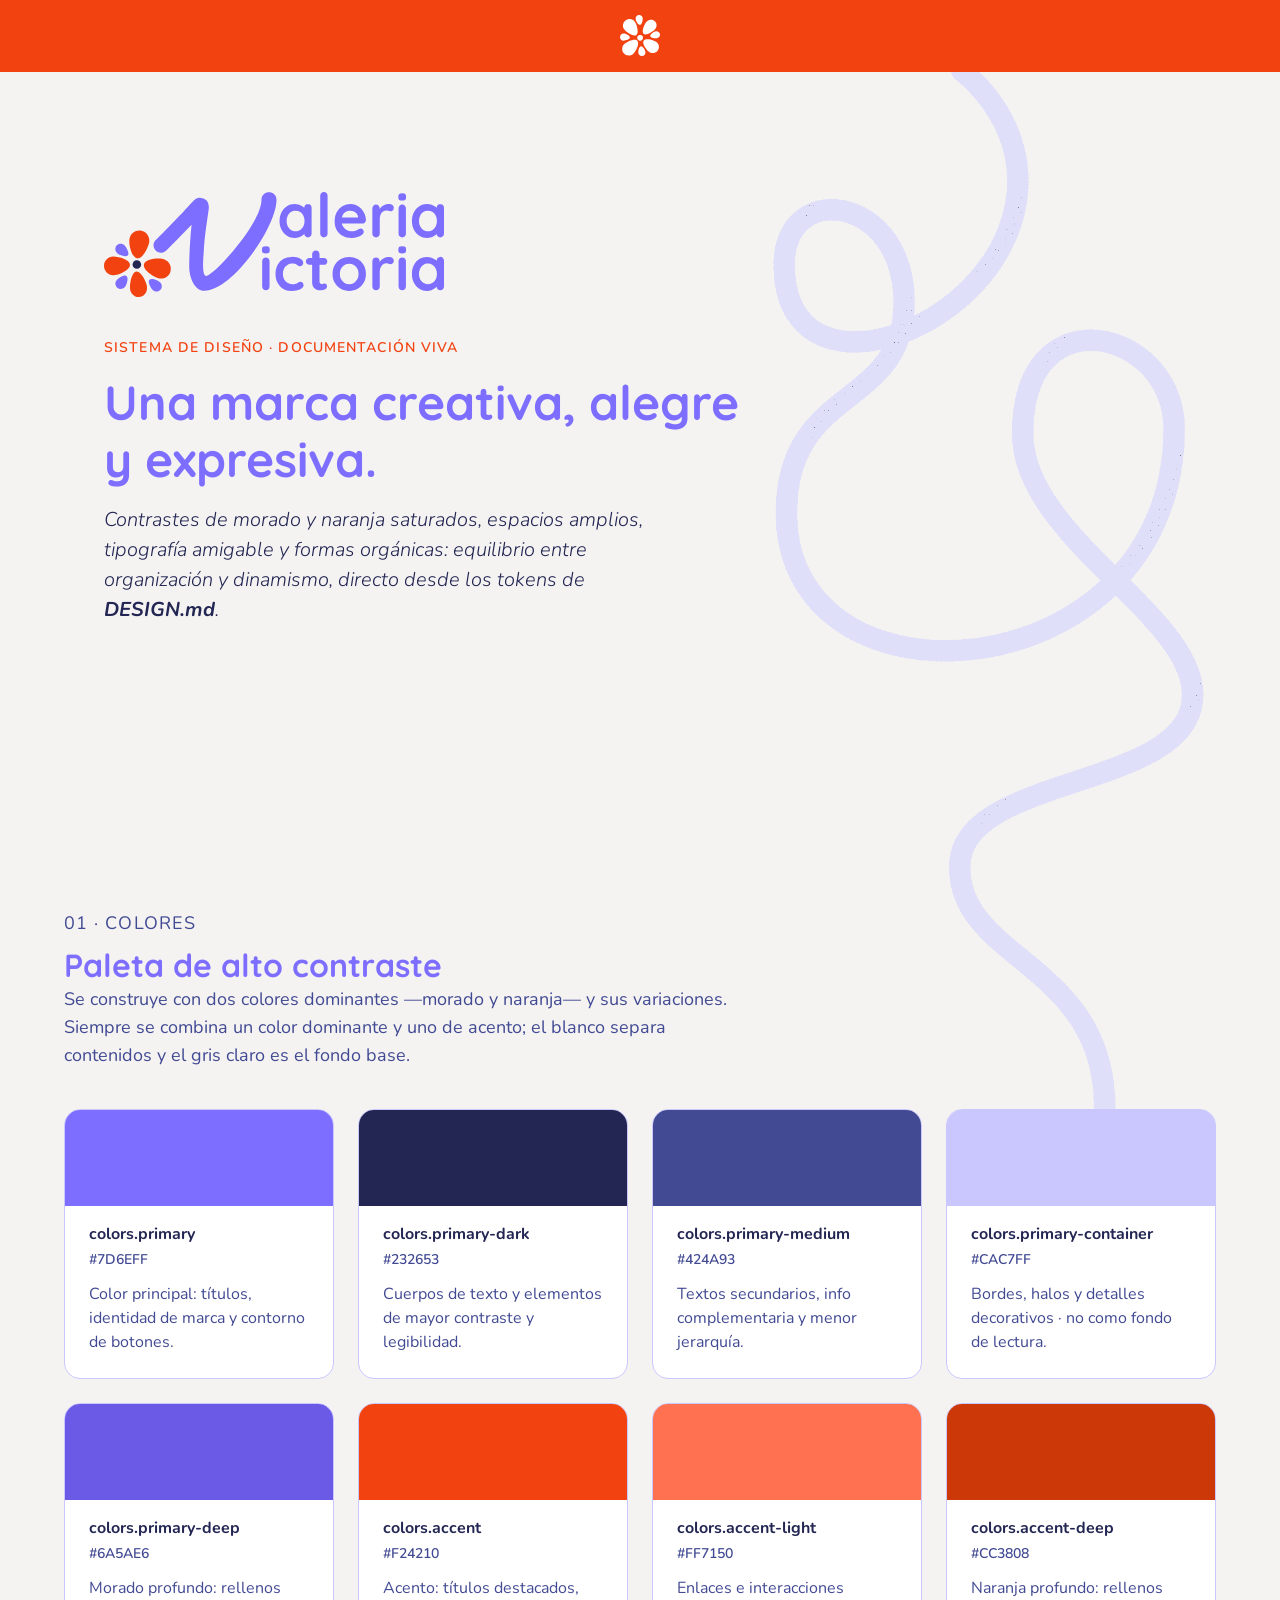
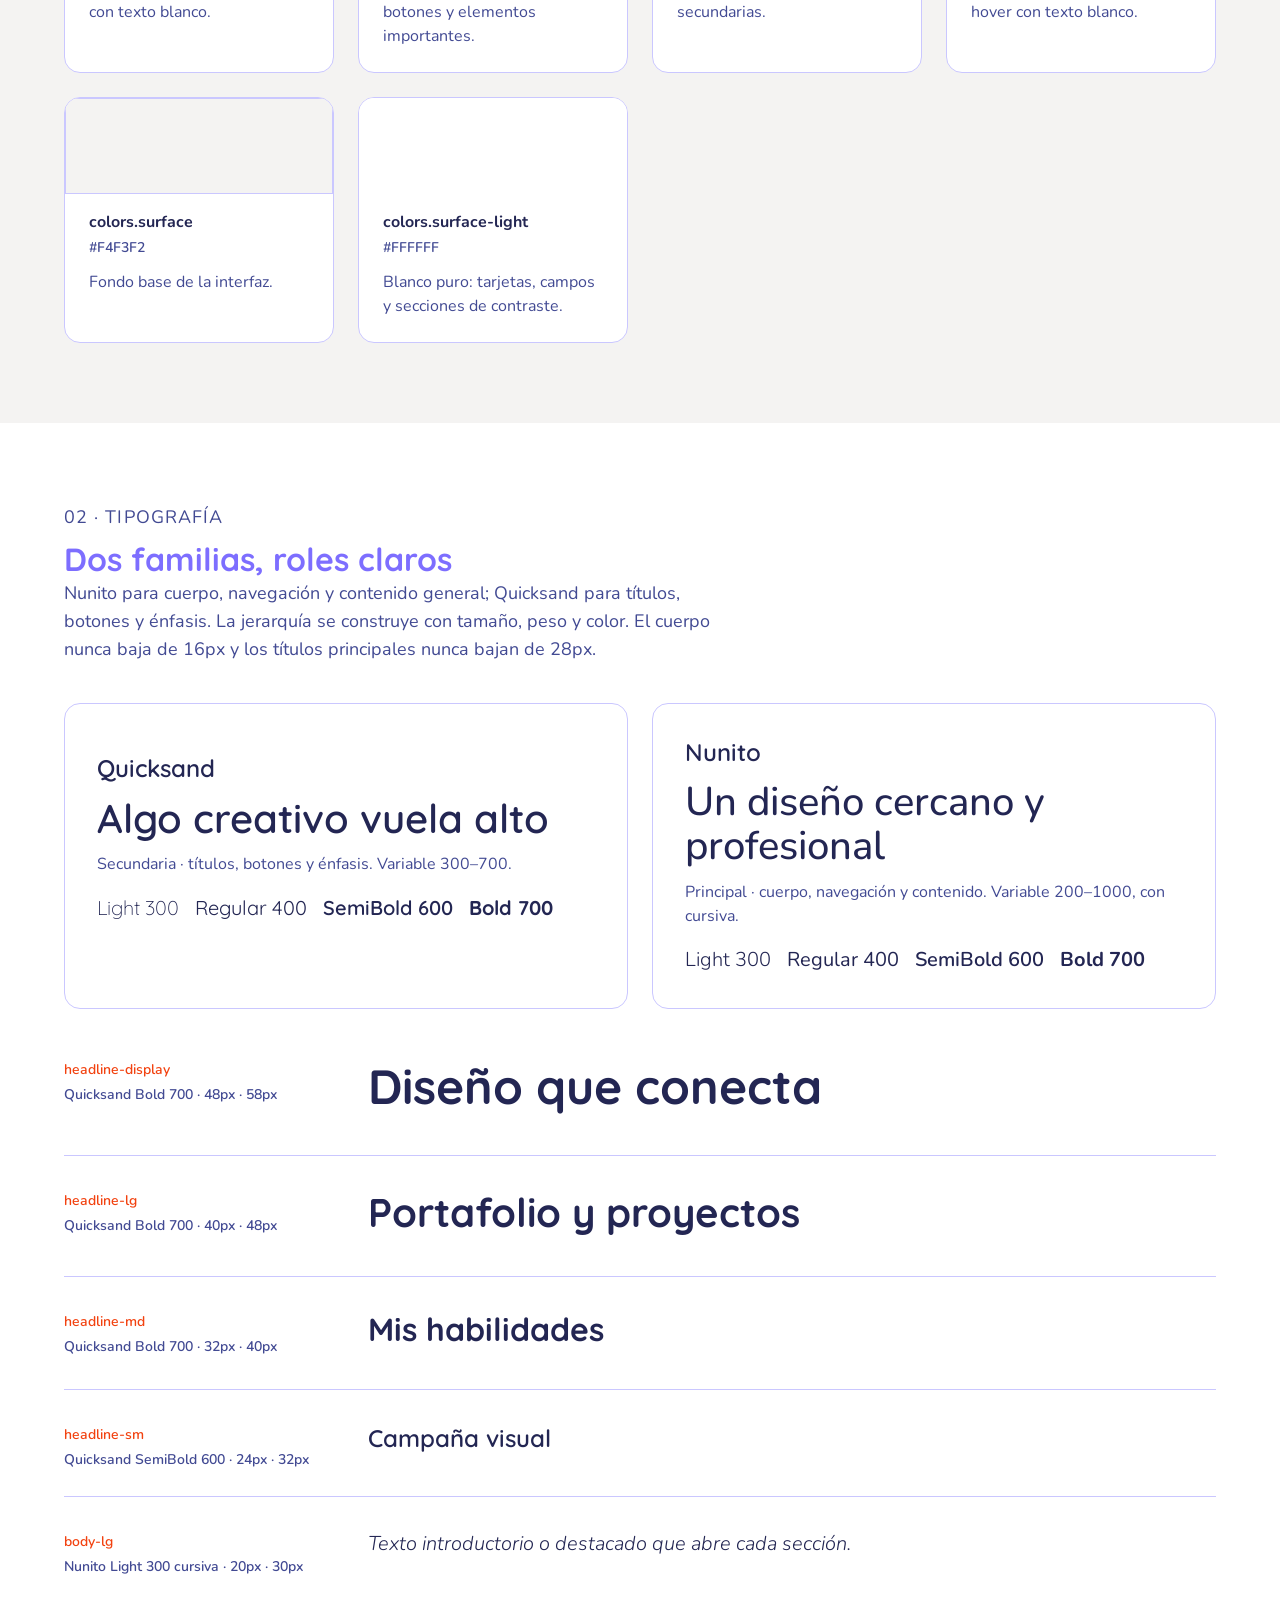
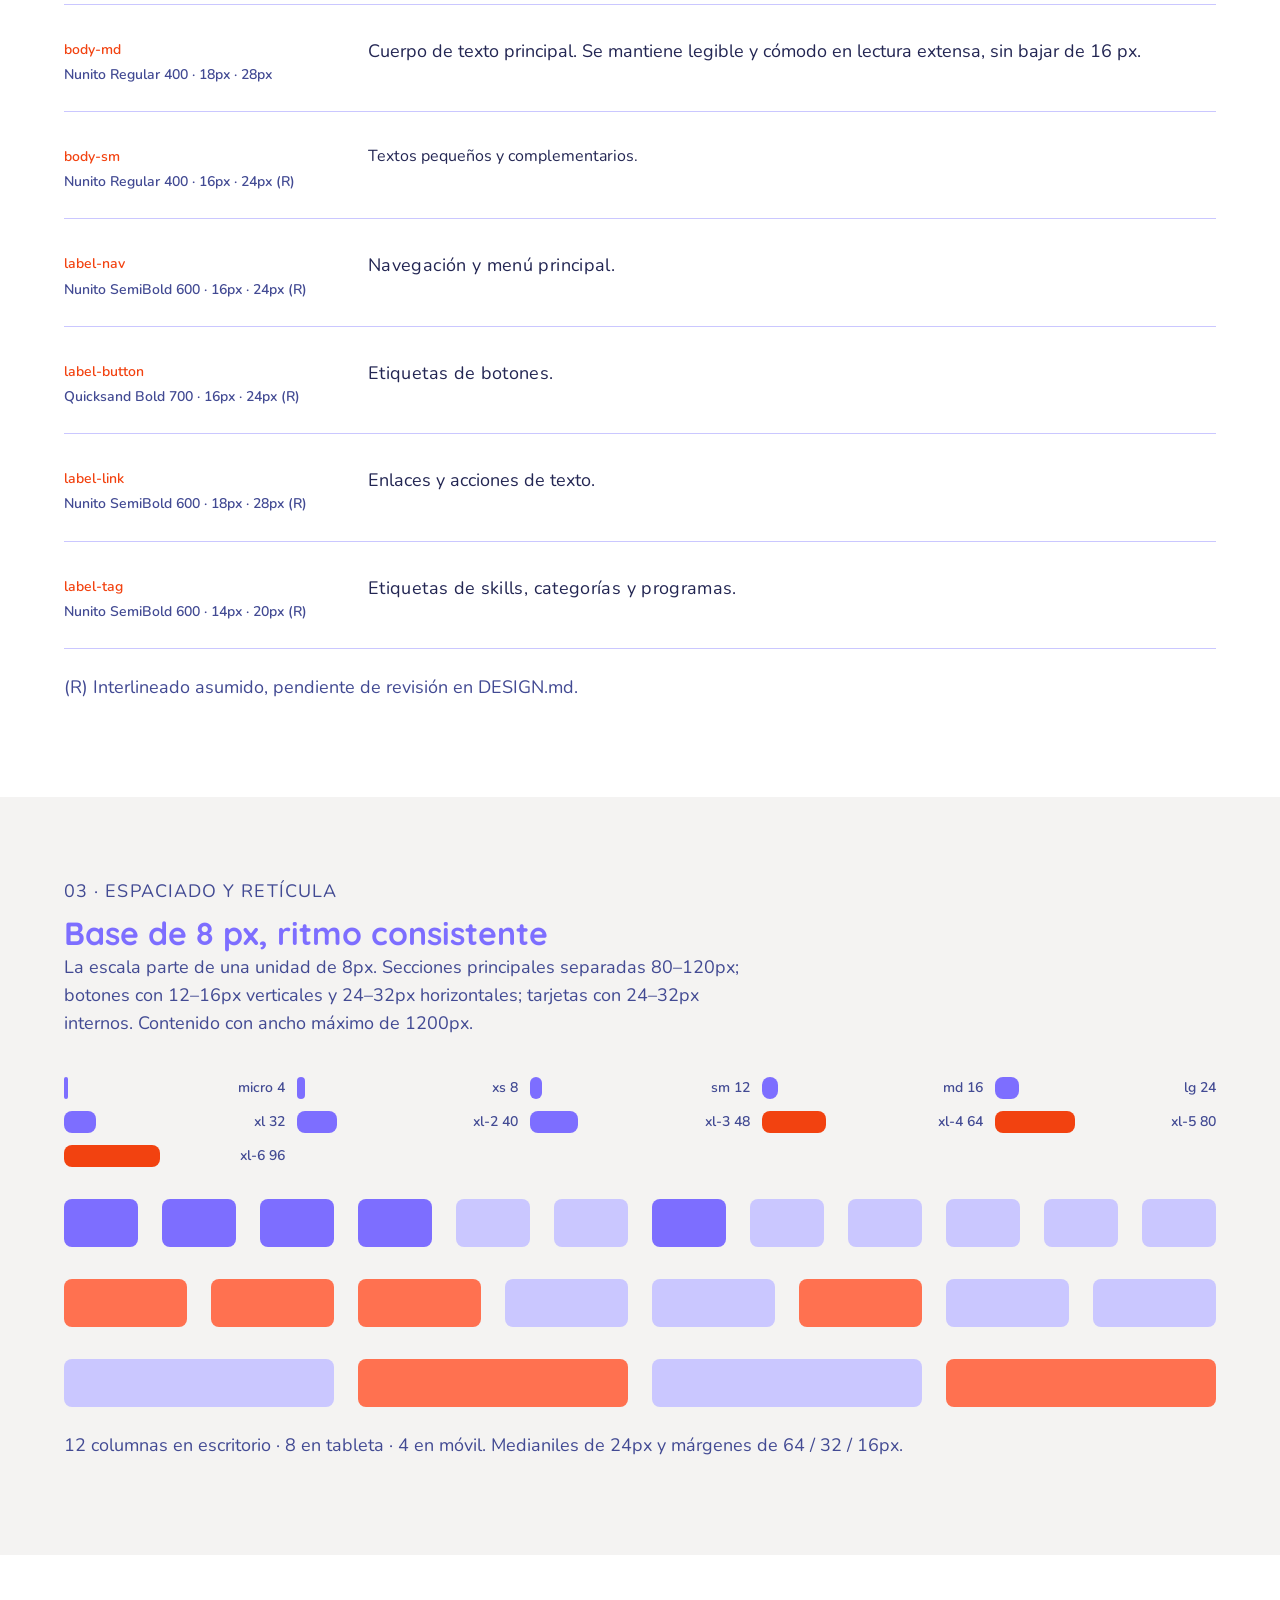
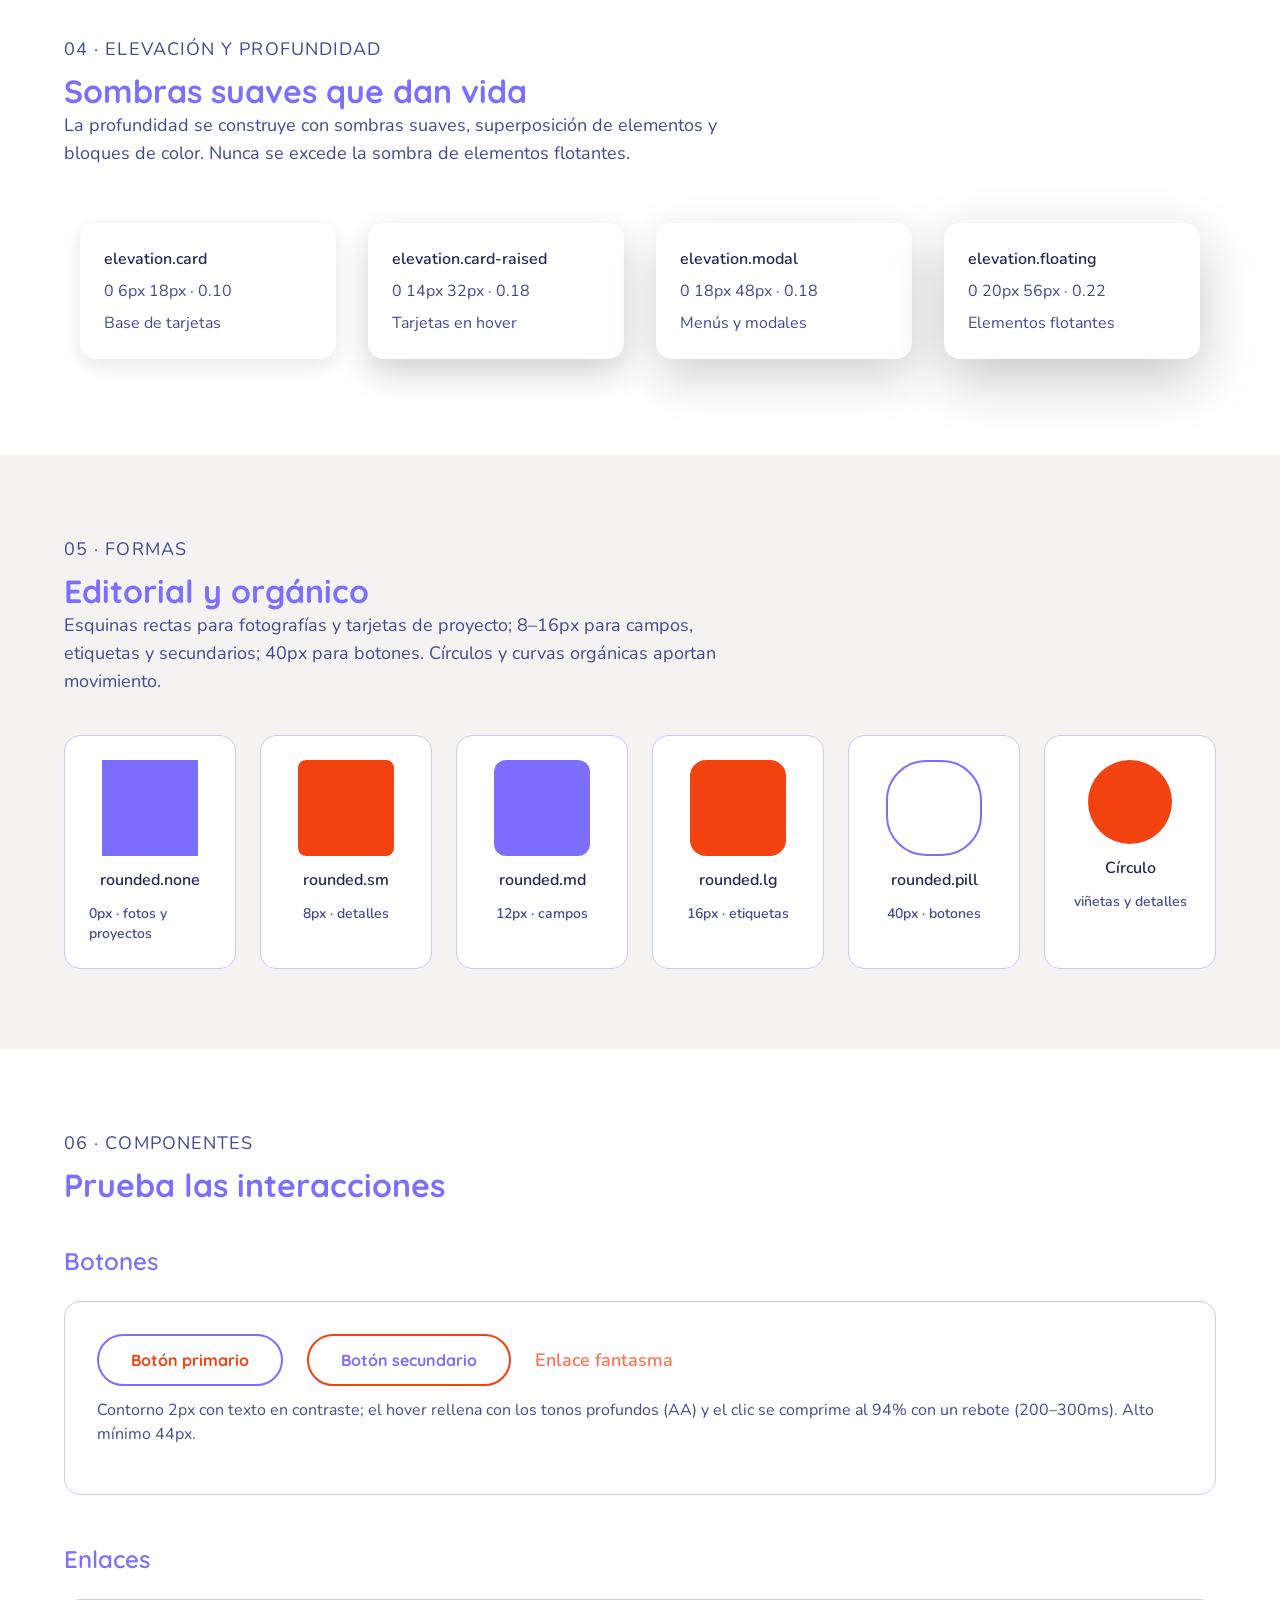
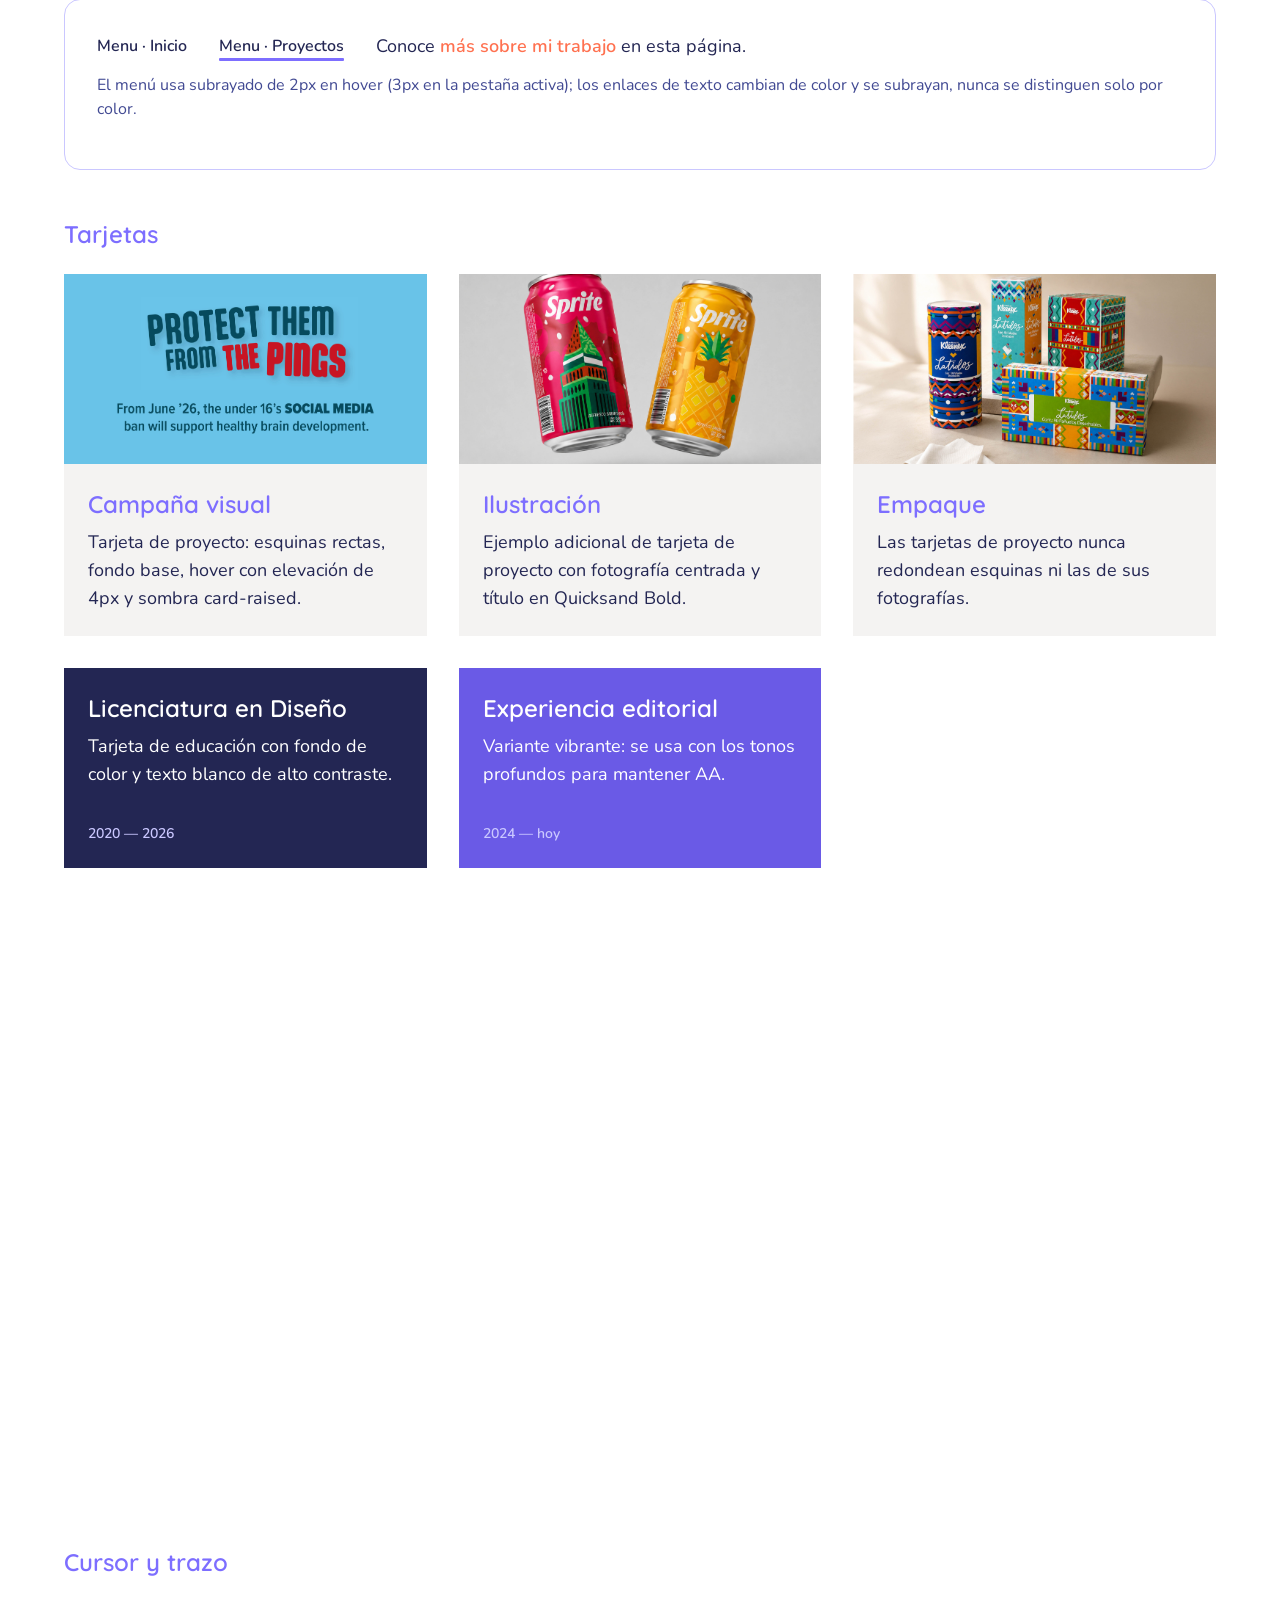
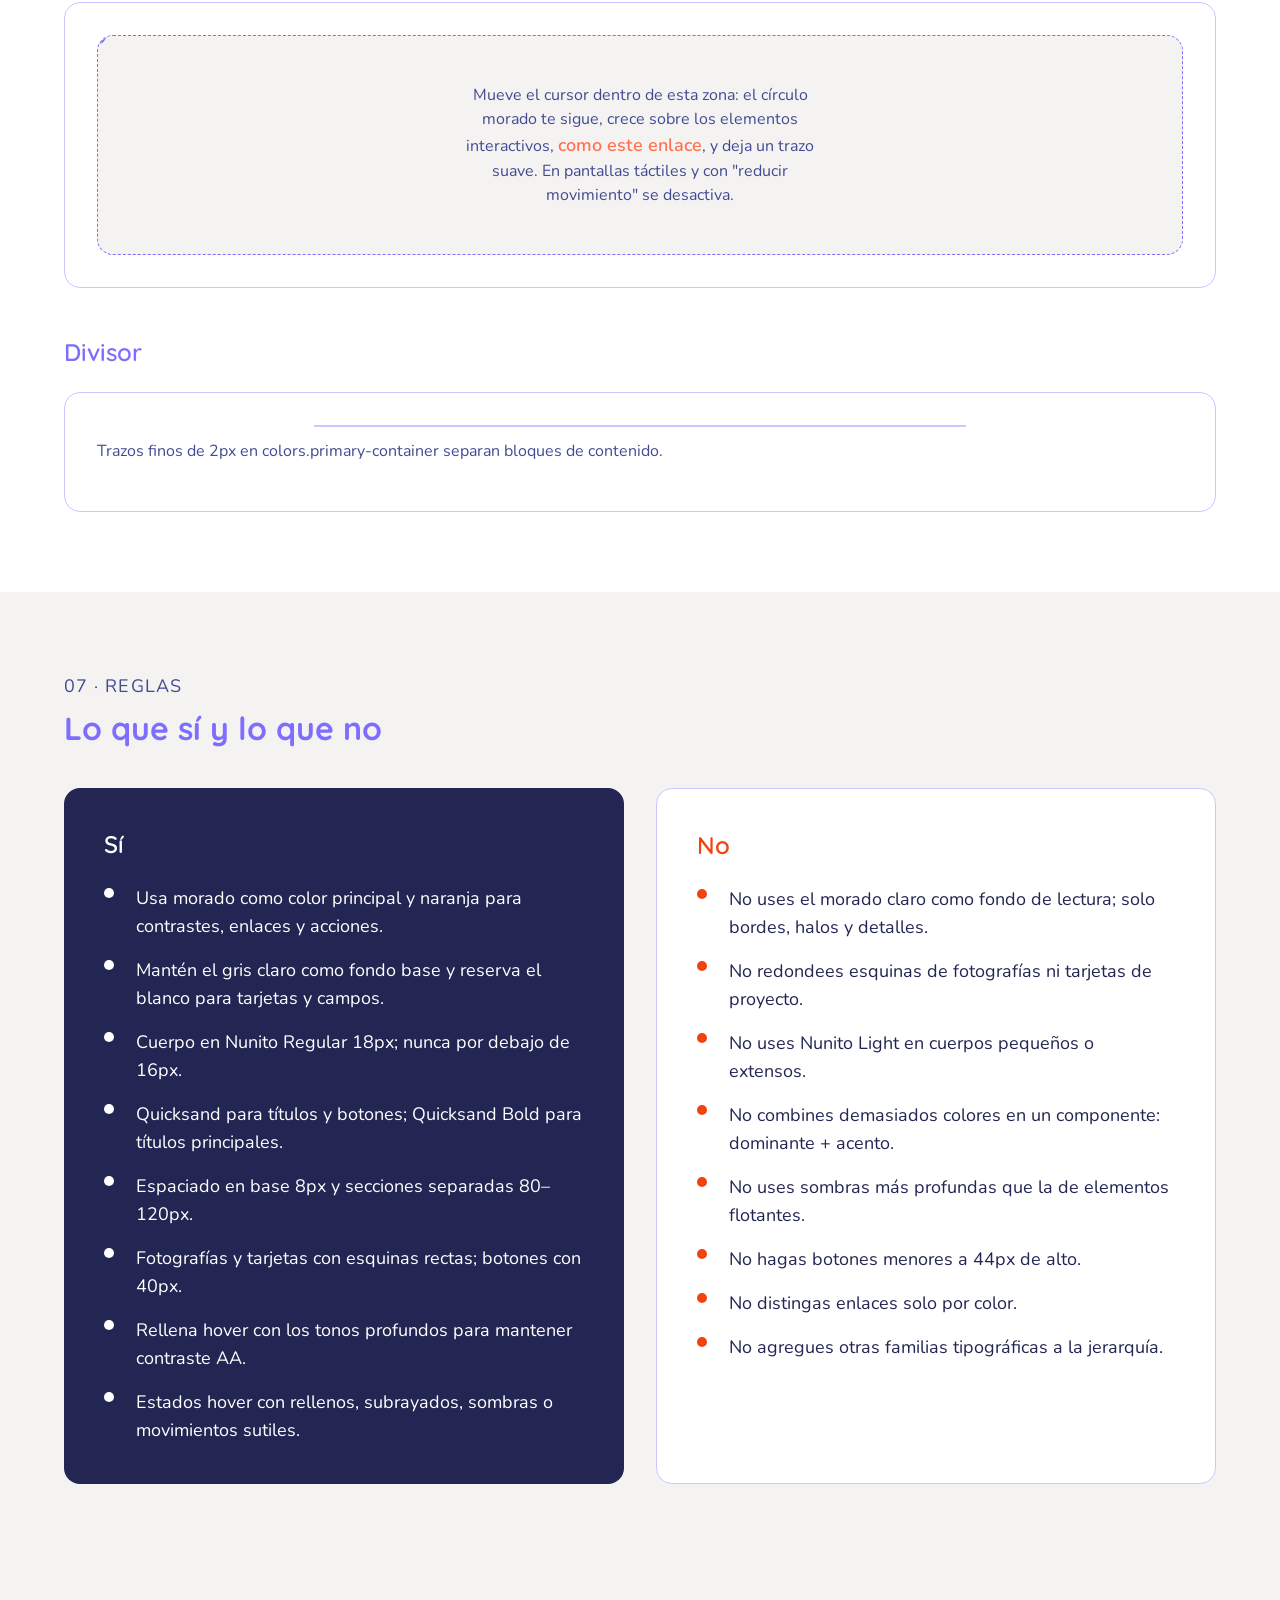
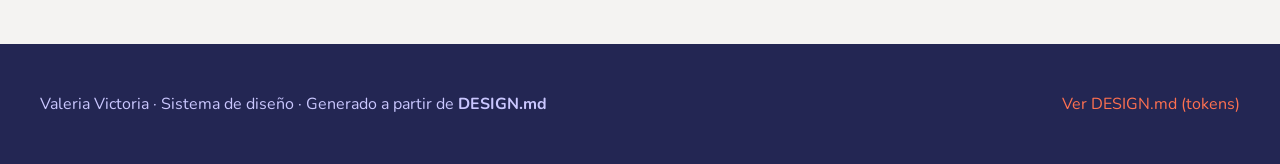
==== design.html @ 42f767d7 "Initial commit: sistema de diseño Valeria Victoria" ====
<!DOCTYPE html>
<html lang="es">
<head>
<meta charset="UTF-8">
<meta name="viewport" content="width=device-width, initial-scale=1">
<title>Valeria Victoria · Sistema de Diseño</title>
<meta name="description" content="Página de referencia del sistema de diseño Valeria Victoria: colores, tipografía, espaciado, elevación, formas y componentes.">
<style>
:root {
  --color-primary: #7d6eff;
  --color-primary-dark: #232653;
  --color-primary-medium: #424a93;
  --color-primary-container: #cac7ff;
  --color-primary-deep: #6a5ae6;
  --color-accent: #f24210;
  --color-accent-light: #ff7150;
  --color-accent-deep: #cc3808;
  --color-surface: #f4f3f2;
  --color-surface-light: #ffffff;
  --spacing-unit: 8px;
  --spacing-micro: 4px;
  --spacing-xs: 8px;
  --spacing-sm: 12px;
  --spacing-md: 16px;
  --spacing-lg: 24px;
  --spacing-xl: 32px;
  --spacing-xl-2: 40px;
  --spacing-xl-3: 48px;
  --spacing-xl-4: 64px;
  --spacing-xl-5: 80px;
  --spacing-xl-6: 96px;
  --spacing-xl-7: 120px;
  --spacing-content-width: 1200px;
  --spacing-gutter: 24px;
  --spacing-margin-desktop: 64px;
  --spacing-margin-tablet: 32px;
  --spacing-margin-mobile: 16px;
  --rounded-none: 0px;
  --rounded-sm: 8px;
  --rounded-md: 12px;
  --rounded-lg: 16px;
  --rounded-pill: 40px;
  --font-quicksand: 'Quicksand', 'Segoe UI', sans-serif;
  --font-nunito: 'Nunito', 'Segoe UI', sans-serif;
  --type-display: 700 48px/58px var(--font-quicksand);
  --type-h1: 700 40px/48px var(--font-quicksand);
  --type-h2: 700 32px/40px var(--font-quicksand);
  --type-h3: 600 24px/32px var(--font-quicksand);
  --type-body-lg: 300 20px/30px var(--font-nunito);
  --type-body-md: 400 18px/28px var(--font-nunito);
  --type-body-sm: 400 16px/24px var(--font-nunito);
  --type-label-nav: 600 16px/24px var(--font-nunito);
  --type-label-button: 700 16px/24px var(--font-quicksand);
  --type-label-link: 600 18px/28px var(--font-nunito);
  --type-label-tag: 600 14px/20px var(--font-nunito);
  --shadow-card: 0 6px 18px rgba(0, 0, 0, 0.10);
  --shadow-card-raised: 0 14px 32px rgba(0, 0, 0, 0.18);
  --shadow-modal: 0 18px 48px rgba(0, 0, 0, 0.18);
  --shadow-floating: 0 20px 56px rgba(0, 0, 0, 0.22);
  --text-on-primary-deep: #ffffff;
  --text-on-accent-deep: #ffffff;
  --text-on-primary-dark: #ffffff;
}

@font-face {
  font-family: 'Nunito';
  src: url('assets/fonts/Nunito-VariableFont_wght.woff2') format('woff2');
  font-weight: 200 1000;
  font-style: normal;
  font-display: swap;
}

@font-face {
  font-family: 'Nunito';
  src: url('assets/fonts/Nunito-Italic-VariableFont_wght.woff2') format('woff2');
  font-weight: 200 1000;
  font-style: italic;
  font-display: swap;
}

@font-face {
  font-family: 'Quicksand';
  src: url('assets/fonts/Quicksand-VariableFont_wght.woff2') format('woff2');
  font-weight: 300 700;
  font-style: normal;
  font-display: swap;
}

* { box-sizing: border-box; }

html { scroll-behavior: smooth; }
html, body { overflow-x: hidden; }
@supports (overflow: clip) { html, body { overflow-x: clip; } }

body {
  margin: 0;
  background: var(--color-surface);
  color: var(--color-primary-dark);
  font: var(--type-body-md);
  -webkit-font-smoothing: antialiased;
  line-height: 1.6;
}

html.is-preloading { overflow: hidden; }

.preloader {
  position: fixed;
  inset: 0;
  z-index: 1000;
  background: var(--color-accent);
  display: flex;
  align-items: center;
  justify-content: center;
  overflow: hidden;
  height: 100vh;
  transition: height .9s cubic-bezier(.4, .08, .2, 1);
  will-change: height;
}
.preloader__icon {
  width: 132px;
  height: auto;
  filter: brightness(0) invert(1);
  display: block;
  clip-path: circle(0% at 50% 50%);
  animation: preload-petals 1.4s cubic-bezier(.65, 0, .35, 1) .1s forwards;
  transition: width .8s cubic-bezier(.4, .08, .2, 1);
}
@keyframes preload-petals {
  from { clip-path: circle(0% at 50% 50%); transform: scale(.55); }
  55%  { transform: scale(1.12); }
  to   { clip-path: circle(62% at 50% 50%); transform: scale(1); }
}
.preloader.is-shrinking .preloader__icon {
  width: 40px;
  transform: scale(1);
  clip-path: none;
}
.preloader.is-done {
  opacity: 0;
  visibility: hidden;
  pointer-events: none;
  transition: opacity .5s ease, visibility 0s linear .5s;
}

@media (prefers-reduced-motion: reduce) {
  .preloader, .preloader__icon { display: none; animation: none; }
}

h1, h2, h3, h4 { font-family: var(--font-quicksand); color: var(--color-primary); margin: 0; }
h1 { font: 700 clamp(32px, 5vw, 48px)/1.2 var(--font-quicksand); }
h2 { font: var(--type-h2); }
h3 { font: var(--type-h3); color: var(--color-primary-dark); }

p { margin: 0 0 var(--spacing-md); }
a { color: var(--color-accent-light); font: var(--type-label-link); text-decoration: none; transition: color .2s ease; }
a:hover { color: var(--color-accent); text-decoration: underline; text-underline-offset: 4px; }

.skip-link {
  position: absolute;
  left: var(--spacing-sm);
  top: -60px;
  z-index: 100;
  background: var(--color-primary-dark);
  color: #fff;
  padding: var(--spacing-sm) var(--spacing-lg);
  border-radius: var(--rounded-pill);
  font: var(--type-label-button);
  transition: top .2s ease;
}
.skip-link:focus { top: var(--spacing-sm); text-decoration: none; color: #fff; }

:focus-visible {
  outline: none;
  box-shadow: 0 0 0 3px var(--color-surface), 0 0 0 6px var(--color-primary-dark);
  border-radius: var(--rounded-sm);
}

.site-header {
  position: sticky;
  top: 0;
  z-index: 50;
  background: var(--color-accent);
}
.site-header__inner {
  max-width: var(--spacing-content-width);
  margin: 0 auto;
  padding: var(--spacing-md) var(--spacing-margin-mobile);
  display: grid;
  grid-template-columns: 1fr auto 1fr;
  align-items: center;
  gap: var(--spacing-md);
}
@media (min-width: 1024px) {
  .site-header__inner { padding: var(--spacing-md) var(--spacing-margin-desktop); }
}
.brand { display: flex; align-items: center; justify-content: center; gap: var(--spacing-sm); }
.brand__logo-link { display: inline-flex; align-items: center; border-radius: var(--rounded-pill); }
.brand__logo { height: 40px; width: auto; filter: brightness(0) invert(1); display: block; }

.site-nav { font: var(--type-label-nav); }
.site-nav--left { justify-self: start; }
.site-nav--right { justify-self: end; }
.site-nav__list {
  list-style: none;
  margin: 0;
  padding: 0;
  display: flex;
  align-items: baseline;
  flex-wrap: wrap;
  gap: var(--spacing-md);
}
.site-nav--right .site-nav__list { justify-content: flex-end; }
.site-nav a { color: var(--color-surface-light); font: var(--type-label-nav); text-decoration: none; position: relative; transition: color .25s ease; }
.site-nav a::after {
  content: '';
  position: absolute;
  left: 0;
  bottom: -3px;
  width: 100%;
  height: 2px;
  background: var(--color-surface);
  transform: scaleX(0);
  transform-origin: left;
  transition: transform .3s ease;
}
.site-nav a:hover { color: var(--color-primary-container); text-decoration: none; }
.site-nav a:hover::after { transform: scaleX(1); }
.site-nav a[aria-current="true"] { color: var(--color-primary); }
.site-nav a[aria-current="true"]::after { transform: scaleX(1); height: 3px; }
.nav-toggle {
  display: none;
  background: transparent;
  border: 2px solid var(--color-surface-light);
  color: var(--color-surface-light);
  font: var(--type-label-button);
  border-radius: var(--rounded-pill);
  padding: var(--spacing-xs) var(--spacing-lg);
  cursor: pointer;
}
.nav-toggle:hover { background: var(--color-primary); color: #fff; border-color: var(--color-primary); }

main { display: block; }
main > section { scroll-margin-top: 96px; padding: var(--spacing-xl-5) var(--spacing-margin-mobile); }
@media (min-width: 1024px) { main > section { padding-left: var(--spacing-margin-desktop); padding-right: var(--spacing-margin-desktop); } }
.section { max-width: var(--spacing-content-width); margin: 0 auto; }
.section--editors { background: var(--color-surface-light); }
.section__head { max-width: 680px; margin-bottom: var(--spacing-xl-2); }
.section__kicker { font: var(--type-label-tag); color: var(--color-accent); text-transform: uppercase; letter-spacing: .06em; margin-bottom: var(--spacing-xs); }
.section__head h2 { color: var(--color-primary); }
.section__head p { color: var(--color-primary-medium); font: var(--type-body-md); }

.hero {
  background: var(--color-surface);
  position: relative;
}
.hero__inner {
  max-width: var(--spacing-content-width);
  margin: 0 auto;
  padding: var(--spacing-xl-6) var(--spacing-margin-mobile) var(--spacing-xl-5);
  position: relative;
  z-index: 2;
}
@media (min-width: 1024px) { .hero__inner { padding: var(--spacing-xl-7) var(--spacing-margin-desktop); } }
.hero__logo { width: min(340px, 80%); height: auto; margin-bottom: var(--spacing-xl); }
.hero__kicker { font: var(--type-label-tag); letter-spacing: .08em; text-transform: uppercase; color: var(--color-accent); }
.hero h1 { color: var(--color-primary); margin: var(--spacing-sm) 0 var(--spacing-md); }
.hero__lead { font: var(--type-body-lg); font-style: italic; color: var(--color-primary-dark); max-width: 560px; }
.hero__actions { display: flex; flex-wrap: wrap; gap: var(--spacing-md); margin-top: var(--spacing-xl); align-items: center; }
.hero__organic {
  position: absolute;
  right: -20px;
  top: -53px;
  width: auto;
  height: 155%;
  opacity: .55;
  z-index: 1;
  pointer-events: none;
}
#colores { position: relative; z-index: 2; }

.btn {
  display: inline-flex;
  align-items: center;
  justify-content: center;
  min-height: 44px;
  padding: var(--spacing-sm) var(--spacing-xl);
  border-radius: var(--rounded-pill);
  font: var(--type-label-button);
  text-decoration: none;
  cursor: pointer;
  border: 2px solid transparent;
  transition: transform .1s ease, background-color .2s ease, color .2s ease, border-color .2s ease, box-shadow .2s ease;
  will-change: transform;
}
.btn:focus-visible { box-shadow: 0 0 0 3px var(--color-surface), 0 0 0 6px var(--color-primary-dark); }
.btn-primary {
  background: transparent;
  border-color: var(--color-primary);
  color: var(--color-accent);
}
.btn-primary:hover { background: var(--color-primary-deep); border-color: var(--color-primary-deep); color: var(--text-on-primary-deep); }
.btn-secondary {
  background: transparent;
  border-color: var(--color-accent);
  color: var(--color-primary);
}
.btn-secondary:hover { background: var(--color-accent-deep); border-color: var(--color-accent-deep); color: var(--text-on-accent-deep); }
.btn-ghost { background: transparent; border: 0; color: var(--color-accent-light); font: var(--type-label-link); padding: 0; min-height: 0; }
.btn-ghost:hover { color: var(--color-accent); text-decoration: underline; text-underline-offset: 4px; }
.btn.is-pressed { transform: scale(.94) translateY(2px); }

.swatch-grid {
  display: grid;
  grid-template-columns: repeat(auto-fill, minmax(240px, 1fr));
  gap: var(--spacing-lg);
}
.swatch {
  background: var(--color-surface-light);
  border: 1px solid var(--color-primary-container);
  border-radius: var(--rounded-lg);
  overflow: hidden;
  display: flex;
  flex-direction: column;
}
.swatch__chip { height: 96px; position: relative; }
.swatch__chip--ring { box-shadow: inset 0 0 0 1px var(--color-primary-container); }
.swatch__body { padding: var(--spacing-md) var(--spacing-lg) var(--spacing-lg); display: flex; flex-direction: column; gap: var(--spacing-micro); flex: 1; }
.swatch__name { font: var(--type-label-button); color: var(--color-primary-dark); font-family: var(--font-nunito); font-weight: 700; }
.swatch__hex { font: var(--type-label-tag); color: var(--color-primary-medium); text-transform: uppercase; }
.swatch__role { font: var(--type-body-sm); color: var(--color-primary-medium); margin-top: var(--spacing-xs); }

.fam-grid { display: grid; gap: var(--spacing-lg); grid-template-columns: repeat(auto-fit, minmax(280px, 1fr)); }
.fam {
  background: var(--color-surface-light);
  border: 1px solid var(--color-primary-container);
  border-radius: var(--rounded-lg);
  padding: var(--spacing-xl);
}
.fam__sample { font-size: 40px; line-height: 1.1; margin: var(--spacing-sm) 0; color: var(--color-primary-dark); }
.fam--quicksand .fam__sample { font-family: var(--font-quicksand); font-weight: 600; }
.fam--nunito .fam__sample { font-family: var(--font-nunito); font-weight: 500; }
.fam__note { font: var(--type-body-sm); color: var(--color-primary-medium); }
.fam__weights { display: flex; gap: var(--spacing-md); flex-wrap: wrap; margin-top: var(--spacing-md); }
.fam__weights span { font-size: 20px; }
.fam--nunito .fam__weights span { font-family: var(--font-nunito); }
.fam--quicksand .fam__weights span { font-family: var(--font-quicksand); }

.type-list { display: grid; gap: var(--spacing-xl); }
.type-row {
  display: grid;
  grid-template-columns: minmax(160px, 280px) 1fr;
  gap: var(--spacing-lg);
  padding-bottom: var(--spacing-lg);
  border-bottom: 1px solid var(--color-primary-container);
  align-items: start;
}
@media (max-width: 640px) { .type-row { grid-template-columns: 1fr; } }
.type-row__spec { font: var(--type-label-tag); color: var(--color-primary-medium); line-height: 1.8; }
.type-row__spec code { font-family: var(--font-nunito); font-weight: 600; color: var(--color-accent); }
.type-row__sample { color: var(--color-primary-dark); }
.type-row__sample--display { font: var(--type-display); }
.type-row__sample--h1 { font: var(--type-h1); }
.type-row__sample--h2 { font: var(--type-h2); }
.type-row__sample--h3 { font: var(--type-h3); }
.type-row__sample--body-lg { font: var(--type-body-lg); font-style: italic; }
.type-row__sample--body-md { font: var(--type-body-md); }
.type-row__sample--body-sm { font: var(--type-body-sm); }
.type-row__sample--label-nav, .type-row__sample--label-button, .type-row__sample--label-tag { letter-spacing: .02em; }

.spacer-grid { display: grid; grid-template-columns: repeat(auto-fill, minmax(200px, 1fr)); gap: var(--spacing-sm); }
.spacer-item { display: flex; align-items: center; gap: var(--spacing-sm); }
.spacer-track { flex: 1; display: flex; flex-direction: column; gap: 2px; }
.spacer-track i { display: block; height: 22px; background: var(--color-primary); border-radius: var(--rounded-sm); max-width: 100%; }
.spacer-track i.is-accent { background: var(--color-accent); }
.spacer-item__label { font: var(--type-label-tag); color: var(--color-primary-medium); white-space: nowrap; }
.grid-demo { display: grid; gap: var(--spacing-gutter); margin-top: var(--spacing-xl); }
.grid-demo--12 { grid-template-columns: repeat(12, 1fr); }
.grid-demo--8 { grid-template-columns: repeat(8, 1fr); }
.grid-demo--4 { grid-template-columns: repeat(4, 1fr); }
.grid-demo i { display: block; height: 48px; border-radius: var(--rounded-sm); background: var(--color-primary-container); }
.grid-demo--12 i:nth-child(-n+4), .grid-demo--12 i:nth-child(7) { background: var(--color-primary); }
.grid-demo--8 i:nth-child(-n+3), .grid-demo--8 i:nth-child(6) { background: var(--color-accent-light); }
.grid-demo--4 i:nth-child(even) { background: var(--color-accent-light); }
.layout-notes { margin-top: var(--spacing-lg); color: var(--color-primary-medium); font: var(--type-body-md); }

.elev-grid { display: grid; grid-template-columns: repeat(auto-fit, minmax(220px, 1fr)); gap: var(--spacing-xl); padding: var(--spacing-md); }
.elev-card {
  background: var(--color-surface-light);
  border-radius: var(--rounded-lg);
  padding: var(--spacing-lg);
  font: var(--type-body-sm);
  color: var(--color-primary-medium);
  display: flex;
  flex-direction: column;
  gap: var(--spacing-xs);
}
.elev-card--card { box-shadow: var(--shadow-card); }
.elev-card--raised { box-shadow: var(--shadow-card-raised); }
.elev-card--modal { box-shadow: var(--shadow-modal); }
.elev-card--floating { box-shadow: var(--shadow-floating); }
.elev-card b { font: var(--type-label-nav); color: var(--color-primary-dark); }

.shape-grid { display: grid; grid-template-columns: repeat(auto-fit, minmax(160px, 1fr)); gap: var(--spacing-lg); }
.shape {
  background: var(--color-surface-light);
  border: 1px solid var(--color-primary-container);
  padding: var(--spacing-lg);
  display: flex;
  flex-direction: column;
  align-items: center;
  gap: var(--spacing-sm);
  border-radius: var(--rounded-lg);
}
.shape__box { width: 96px; height: 96px; background: var(--color-primary); }
.shape__box.is-accent { background: var(--color-accent); }
.shape__box.is-outline { background: transparent; border: 2px solid var(--color-primary); }
.shape--none .shape__box { border-radius: var(--rounded-none); }
.shape--sm .shape__box { border-radius: var(--rounded-sm); }
.shape--md .shape__box { border-radius: var(--rounded-md); }
.shape--lg .shape__box { border-radius: var(--rounded-lg); }
.shape--pill .shape__box { border-radius: var(--rounded-pill); }
.shape--circle .shape__box { border-radius: 50%; width: 84px; height: 84px; }
.shape__label { font: var(--type-label-tag); color: var(--color-primary-medium); }
.shape__value { font: var(--type-label-nav); color: var(--color-primary-dark); }

.comp-grid { display: grid; gap: var(--spacing-xl-3); }

.comp-block h3 { margin-bottom: var(--spacing-lg); color: var(--color-primary); }
.demo-panel {
  background: var(--color-surface-light);
  border: 1px solid var(--color-primary-container);
  border-radius: var(--rounded-lg);
  padding: var(--spacing-xl);
}
.demo-row { display: flex; flex-wrap: wrap; gap: var(--spacing-lg); align-items: center; }
.demo-caption { font: var(--type-body-sm); color: var(--color-primary-medium); margin-top: var(--spacing-sm); width: 100%; }

.links-demo { display: flex; flex-wrap: wrap; gap: var(--spacing-xl); align-items: center; }
.nav-link-demo { font: var(--type-label-nav); color: var(--color-primary-dark); text-decoration: none; position: relative; transition: color .25s ease; }
.nav-link-demo::after {
  content: '';
  position: absolute;
  left: 0;
  bottom: -3px;
  width: 100%;
  height: 2px;
  background: var(--color-accent);
  transform: scaleX(0);
  transform-origin: left;
  transition: transform .3s ease;
  border-radius: 1px;
}
.nav-link-demo:hover { color: var(--color-accent); text-decoration: none; }
.nav-link-demo:hover::after { transform: scaleX(1); }
.nav-link-demo.is-active { color: var(--color-primary-dark); }
.nav-link-demo.is-active::after { transform: scaleX(1); height: 3px; background: var(--color-primary); }
.link-inline-demo { font: var(--type-label-link); color: var(--color-accent-light); }
.link-inline-demo:hover { color: var(--color-accent); text-decoration: underline; }

.cards-demo { display: grid; grid-template-columns: repeat(auto-fit, minmax(280px, 1fr)); gap: var(--spacing-xl); }
.card-project {
  background: var(--color-surface);
  color: var(--color-primary-dark);
  border-radius: var(--rounded-none);
  overflow: hidden;
  box-shadow: none;
  transition: transform .25s ease, box-shadow .25s ease;
}
.card-project img { width: 100%; height: 190px; object-fit: cover; display: block; }
.card-project__body { padding: var(--spacing-lg); }
.card-project__title { font: var(--type-h3); color: var(--color-primary); margin-bottom: var(--spacing-xs); }
.card-project__text { font: var(--type-body-md); color: var(--color-primary-dark); margin: 0; }
.card-project:hover { transform: translateY(-4px); box-shadow: var(--shadow-card-raised); }
.card-education {
  background: var(--color-primary-dark);
  color: var(--text-on-primary-dark);
  border-radius: var(--rounded-none);
  padding: var(--spacing-lg);
  display: flex;
  flex-direction: column;
  justify-content: space-between;
  min-height: 200px;
}
.card-education.is-variant { background: var(--color-primary-deep); color: var(--text-on-primary-deep); }
.card-education h4 { font: var(--type-h3); color: #fff; margin-bottom: var(--spacing-xs); }
.card-education p { font: var(--type-body-md); margin: 0; color: #fff; }
.card-education__year { font: var(--type-label-tag); color: var(--color-primary-container); }

.tag-row { display: flex; flex-wrap: wrap; gap: var(--spacing-sm); }
.tag {
  background: var(--color-surface);
  color: var(--color-primary-dark);
  font: var(--type-label-tag);
  border: 1px solid var(--color-primary);
  border-radius: var(--rounded-lg);
  padding: 8px 12px;
  display: inline-flex;
  align-items: center;
  gap: 6px;
}
.tag[aria-hidden="true"] { position: absolute; width: 1px; height: 1px; overflow: hidden; clip-path: inset(50%); white-space: nowrap; }
.tag i { width: 8px; height: 8px; border-radius: 50%; background: var(--color-accent); display: inline-block; }
.tag i.is-primary { background: var(--color-primary); }

.field-demo { display: grid; gap: var(--spacing-md); max-width: 460px; }
.field-demo label { font: var(--type-label-nav); color: var(--color-primary-dark); }
.field-input {
  width: 100%;
  background: var(--color-surface-light);
  color: var(--color-primary-dark);
  font: var(--type-body-md);
  border: 2px solid var(--color-primary-container);
  border-radius: var(--rounded-md);
  padding: var(--spacing-sm) var(--spacing-md);
}
.field-input::placeholder { color: var(--color-primary-medium); }
.field-input:focus { outline: none; border-color: var(--color-primary); box-shadow: 0 0 0 4px rgba(125, 110, 255, 0.25); }
.field-note { font: var(--type-body-sm); color: var(--color-primary-medium); }

.divider-demo { height: 2px; background: var(--color-primary-container); width: 60%; margin: 0 auto; }

.cursor-demo {
  position: relative;
  background: var(--color-surface);
  border: 1px dashed var(--color-primary);
  border-radius: var(--rounded-lg);
  min-height: 220px;
  overflow: hidden;
  cursor: none;
  display: flex;
  align-items: center;
  justify-content: center;
  text-align: center;
  padding: var(--spacing-lg);
}
.cursor-demo p { font: var(--type-body-sm); color: var(--color-primary-medium); margin: 0; max-width: 380px; }
.cursor-demo .demo-hover { color: var(--color-accent-light); font: var(--type-label-link); }
.cursor__dot {
  position: absolute;
  top: 0;
  left: 0;
  width: 16px;
  height: 16px;
  border-radius: 50%;
  background: var(--color-primary);
  pointer-events: none;
  transform: translate(-50%, -50%);
  z-index: 3;
  transition: width .2s ease, height .2s ease, background-color .15s ease;
}
.cursor__dot.is-grow { width: 40px; height: 40px; background: var(--color-primary-deep); }
.cursor__dot.is-pressed { transform: translate(-50%, -50%) scale(.7); }
.cursor__trace {
  position: absolute;
  top: 0;
  left: 0;
  width: 16px;
  height: 16px;
  border-radius: 50%;
  background: var(--color-primary-container);
  pointer-events: none;
  z-index: 2;
  transform: translate(-50%, -50%);
  opacity: .7;
}
.cursor-demo.has-touch, .cursor-demo.has-touch * { cursor: auto; }

.rules-grid { display: grid; grid-template-columns: repeat(auto-fit, minmax(300px, 1fr)); gap: var(--spacing-xl); }
.rules-panel { border-radius: var(--rounded-lg); padding: var(--spacing-xl-2); }
.rules-panel--do { background: var(--color-primary-dark); color: #fff; }
.rules-panel--do h3 { color: #fff; margin-bottom: var(--spacing-lg); }
.rules-panel--dont { background: var(--color-surface-light); border: 1px solid var(--color-primary-container); color: var(--color-primary-dark); }
.rules-panel--dont h3 { color: var(--color-accent); margin-bottom: var(--spacing-lg); }
.rules-panel ul { list-style: none; margin: 0; padding: 0; display: grid; gap: var(--spacing-md); }
.rules-panel li { font: var(--type-body-md); padding-left: var(--spacing-xl); position: relative; }
.rules-panel li::before {
  position: absolute;
  left: 0;
  top: 4px;
  width: 10px;
  height: 10px;
  border-radius: 50%;
  background: var(--color-accent);
  content: '';
}
.rules-panel--do li::before { background: #fff; }

.site-footer {
  background: var(--color-primary-dark);
  color: var(--color-primary-container);
  padding: var(--spacing-xl-3) var(--spacing-margin-mobile);
  margin-top: var(--spacing-xl-5);
}
.site-footer__inner { max-width: var(--spacing-content-width); margin: 0 auto; display: flex; flex-direction: column; gap: var(--spacing-md); }
@media (min-width: 768px) { .site-footer__inner { flex-direction: row; justify-content: space-between; align-items: center; } }
.site-footer p { font: var(--type-body-sm); margin: 0; color: var(--color-primary-container); }
.site-footer a { font: var(--type-body-sm); color: var(--color-accent-light); }
.site-footer a:hover { color: var(--color-accent); }

@media (max-width: 767px) {
  .site-header__inner {
    display: flex;
    flex-wrap: wrap;
    align-items: center;
    justify-content: space-between;
    gap: var(--spacing-xs) var(--spacing-sm);
    padding: var(--spacing-sm) var(--spacing-margin-mobile);
  }
  .brand { order: 1; }
  .site-nav--right { order: 2; margin-left: auto; }
  .nav-toggle { display: inline-flex; }
  .site-nav__list { display: none; }
  .site-header.is-open .site-nav--left { order: 3; width: 100%; }
  .site-header.is-open .site-nav--right { order: 4; width: 100%; }
  .site-header.is-open .site-nav__list {
    display: flex;
    flex-direction: column;
    align-items: stretch;
    row-gap: var(--spacing-md);
    background: var(--color-surface-light);
    border: 1px solid var(--color-primary-container);
    border-radius: var(--rounded-lg);
    box-shadow: var(--shadow-card);
    padding: var(--spacing-lg);
    margin-top: var(--spacing-sm);
  }
}

.js-reveal .reveal {
  opacity: 0;
  transform: translateY(28px);
  transition: opacity 1s ease, transform 1s cubic-bezier(.22, .61, .36, 1);
}
.js-reveal .reveal.is-visible { opacity: 1; transform: none; }

.hero-reveal {
  opacity: 0;
  transform: translateX(-36px);
  transition: opacity 1.4s ease, transform 1.4s cubic-bezier(.22, .61, .36, 1);
}
.hero-reveal.is-visible { opacity: 1; transform: none; }

@media (prefers-reduced-motion: reduce) {
  html { scroll-behavior: auto; }
  *, *::before, *::after { animation: none !important; transition: none !important; }
}
</style>
</head>
<body>
<div class="preloader" id="preloader" aria-hidden="true">
  <img class="preloader__icon" src="assets/img/icon.svg" alt="">
</div>
<a class="skip-link" href="#principal">Saltar al contenido</a>

<header class="site-header">
  <div class="site-header__inner">
    <nav class="site-nav site-nav--left" aria-label="Secciones de la página">
      <ul class="site-nav__list" id="menu-izquierda">
        <li><a href="#colores">Colores</a></li>
        <li><a href="#tipografia">Tipografía</a></li>
        <li><a href="#layout">Espaciado</a></li>
      </ul>
    </nav>
    <div class="brand">
      <a class="brand__logo-link" href="#inicio" aria-label="Ir al inicio de la página">
        <img class="brand__logo" src="assets/img/icon.svg" alt="Ir al inicio">
      </a>
    </div>
    <nav class="site-nav site-nav--right" aria-label="Secciones de la página">
      <ul class="site-nav__list" id="menu-derecha">
        <li><a href="#elevacion">Elevación</a></li>
        <li><a href="#formas">Formas</a></li>
        <li><a href="#componentes">Componentes</a></li>
        <li><a href="#reglas">Reglas</a></li>
      </ul>
      <button class="nav-toggle" type="button" aria-expanded="false" aria-controls="menu-izquierda menu-derecha">Menú</button>
    </nav>
  </div>
</header>

<main id="principal">
  <div class="hero" id="inicio">
    <div class="hero__inner">
      <img class="hero__logo" src="assets/img/logo.svg" alt="Logotipo Valeria Victoria">
      <p class="hero__kicker">Sistema de diseño · Documentación viva</p>
      <h1>Una marca creativa, alegre<br>y expresiva.</h1>
      <p class="hero__lead">Contrastes de morado y naranja saturados, espacios amplios, tipografía amigable y formas orgánicas: equilibrio entre organización y dinamismo, directo desde los tokens de <strong>DESIGN.md</strong>.</p>
      <div class="hero__actions">
        <a class="btn btn-primary" href="#colores">Explorar colores</a>
        <a class="btn btn-ghost" href="#componentes">Ver componentes</a>
      </div>
    </div>
    <img class="hero__organic" src="assets/gif/forma-organica.gif" alt="" aria-hidden="true">
  </div>

  <section id="colores" aria-labelledby="colores-t">
    <div class="section">
      <div class="section__head">
        <p class="section__kicker">01 · Colores</p>
        <h2 id="colores-t">Paleta de alto contraste</h2>
        <p>Se construye con dos colores dominantes —morado y naranja— y sus variaciones. Siempre se combina un color dominante y uno de acento; el blanco separa contenidos y el gris claro es el fondo base.</p>
      </div>
      <div class="swatch-grid">
        <article class="swatch">
          <div class="swatch__chip" style="background:#7d6eff"></div>
          <div class="swatch__body">
            <span class="swatch__name">colors.primary</span>
            <span class="swatch__hex">#7D6EFF</span>
            <span class="swatch__role">Color principal: títulos, identidad de marca y contorno de botones.</span>
          </div>
        </article>
        <article class="swatch">
          <div class="swatch__chip" style="background:#232653"></div>
          <div class="swatch__body">
            <span class="swatch__name">colors.primary-dark</span>
            <span class="swatch__hex">#232653</span>
            <span class="swatch__role">Cuerpos de texto y elementos de mayor contraste y legibilidad.</span>
          </div>
        </article>
        <article class="swatch">
          <div class="swatch__chip" style="background:#424a93"></div>
          <div class="swatch__body">
            <span class="swatch__name">colors.primary-medium</span>
            <span class="swatch__hex">#424A93</span>
            <span class="swatch__role">Textos secundarios, info complementaria y menor jerarquía.</span>
          </div>
        </article>
        <article class="swatch">
          <div class="swatch__chip swatch__chip--ring" style="background:#cac7ff"></div>
          <div class="swatch__body">
            <span class="swatch__name">colors.primary-container</span>
            <span class="swatch__hex">#CAC7FF</span>
            <span class="swatch__role">Bordes, halos y detalles decorativos · no como fondo de lectura.</span>
          </div>
        </article>
        <article class="swatch">
          <div class="swatch__chip" style="background:#6a5ae6"></div>
          <div class="swatch__body">
            <span class="swatch__name">colors.primary-deep</span>
            <span class="swatch__hex">#6A5AE6</span>
            <span class="swatch__role">Morado profundo: rellenos con texto blanco.</span>
          </div>
        </article>
        <article class="swatch">
          <div class="swatch__chip" style="background:#f24210"></div>
          <div class="swatch__body">
            <span class="swatch__name">colors.accent</span>
            <span class="swatch__hex">#F24210</span>
            <span class="swatch__role">Acento: títulos destacados, botones y elementos importantes.</span>
          </div>
        </article>
        <article class="swatch">
          <div class="swatch__chip" style="background:#ff7150"></div>
          <div class="swatch__body">
            <span class="swatch__name">colors.accent-light</span>
            <span class="swatch__hex">#FF7150</span>
            <span class="swatch__role">Enlaces e interacciones secundarias.</span>
          </div>
        </article>
        <article class="swatch">
          <div class="swatch__chip" style="background:#cc3808"></div>
          <div class="swatch__body">
            <span class="swatch__name">colors.accent-deep</span>
            <span class="swatch__hex">#CC3808</span>
            <span class="swatch__role">Naranja profundo: rellenos hover con texto blanco.</span>
          </div>
        </article>
        <article class="swatch">
          <div class="swatch__chip swatch__chip--ring" style="background:#f4f3f2"></div>
          <div class="swatch__body">
            <span class="swatch__name">colors.surface</span>
            <span class="swatch__hex">#F4F3F2</span>
            <span class="swatch__role">Fondo base de la interfaz.</span>
          </div>
        </article>
        <article class="swatch">
          <div class="swatch__chip" style="background:#ffffff"></div>
          <div class="swatch__body">
            <span class="swatch__name">colors.surface-light</span>
            <span class="swatch__hex">#FFFFFF</span>
            <span class="swatch__role">Blanco puro: tarjetas, campos y secciones de contraste.</span>
          </div>
        </article>
      </div>
    </div>
  </section>

  <section id="tipografia" class="section--editors" aria-labelledby="tipografia-t">
    <div class="section">
      <div class="section__head">
        <p class="section__kicker">02 · Tipografía</p>
        <h2 id="tipografia-t">Dos familias, roles claros</h2>
        <p>Nunito para cuerpo, navegación y contenido general; Quicksand para títulos, botones y énfasis. La jerarquía se construye con tamaño, peso y color. El cuerpo nunca baja de 16px y los títulos principales nunca bajan de 28px.</p>
      </div>

      <div class="fam-grid">
        <div class="fam fam--quicksand">
          <p class="trivial" aria-hidden="true"></p>
          <h3>Quicksand</h3>
          <p class="fam__sample">Algo creativo vuela alto</p>
          <p class="fam__note">Secundaria · títulos, botones y énfasis. Variable 300–700.</p>
          <div class="fam__weights"><span style="font-weight:300">Light 300</span><span style="font-weight:400">Regular 400</span><span style="font-weight:600">SemiBold 600</span><span style="font-weight:700">Bold 700</span></div>
        </div>
        <div class="fam fam--nunito">
          <h3>Nunito</h3>
          <p class="fam__sample">Un diseño cercano y profesional</p>
          <p class="fam__note">Principal · cuerpo, navegación y contenido. Variable 200–1000, con cursiva.</p>
          <div class="fam__weights"><span style="font-weight:300">Light 300</span><span style="font-weight:400">Regular 400</span><span style="font-weight:600">SemiBold 600</span><span style="font-weight:700">Bold 700</span></div>
        </div>
      </div>

      <div class="type-list" style="margin-top: var(--spacing-xl-3);">
        <div class="type-row">
          <div class="type-row__spec"><code>headline-display</code><br>Quicksand Bold 700 · 48px · 58px</div>
          <p class="type-row__sample type-row__sample--display">Diseño que conecta</p>
        </div>
        <div class="type-row">
          <div class="type-row__spec"><code>headline-lg</code><br>Quicksand Bold 700 · 40px · 48px</div>
          <p class="type-row__sample type-row__sample--h1">Portafolio y proyectos</p>
        </div>
        <div class="type-row">
          <div class="type-row__spec"><code>headline-md</code><br>Quicksand Bold 700 · 32px · 40px</div>
          <p class="type-row__sample type-row__sample--h2">Mis habilidades</p>
        </div>
        <div class="type-row">
          <div class="type-row__spec"><code>headline-sm</code><br>Quicksand SemiBold 600 · 24px · 32px</div>
          <p class="type-row__sample type-row__sample--h3">Campaña visual</p>
        </div>
        <div class="type-row">
          <div class="type-row__spec"><code>body-lg</code><br>Nunito Light 300 cursiva · 20px · 30px</div>
          <p class="type-row__sample type-row__sample--body-lg">Texto introductorio o destacado que abre cada sección.</p>
        </div>
        <div class="type-row">
          <div class="type-row__spec"><code>body-md</code><br>Nunito Regular 400 · 18px · 28px</div>
          <p class="type-row__sample type-row__sample--body-md">Cuerpo de texto principal. Se mantiene legible y cómodo en lectura extensa, sin bajar de 16 px.</p>
        </div>
        <div class="type-row">
          <div class="type-row__spec"><code>body-sm</code><br>Nunito Regular 400 · 16px · 24px (R)</div>
          <p class="type-row__sample type-row__sample--body-sm">Textos pequeños y complementarios.</p>
        </div>
        <div class="type-row">
          <div class="type-row__spec"><code>label-nav</code><br>Nunito SemiBold 600 · 16px · 24px (R)</div>
          <p class="type-row__sample type-row__sample--label-nav">Navegación y menú principal.</p>
        </div>
        <div class="type-row">
          <div class="type-row__spec"><code>label-button</code><br>Quicksand Bold 700 · 16px · 24px (R)</div>
          <p class="type-row__sample type-row__sample--label-button">Etiquetas de botones.</p>
        </div>
        <div class="type-row">
          <div class="type-row__spec"><code>label-link</code><br>Nunito SemiBold 600 · 18px · 28px (R)</div>
          <p class="type-row__sample type-row__sample--label-link">Enlaces y acciones de texto.</p>
        </div>
        <div class="type-row">
          <div class="type-row__spec"><code>label-tag</code><br>Nunito SemiBold 600 · 14px · 20px (R)</div>
          <p class="type-row__sample type-row__sample--label-tag">Etiquetas de skills, categorías y programas.</p>
        </div>
      </div>
      <p class="layout-notes">(R) Interlineado asumido, pendiente de revisión en DESIGN.md.</p>
    </div>
  </section>

  <section id="layout" aria-labelledby="layout-t">
    <div class="section">
      <div class="section__head">
        <p class="section__kicker">03 · Espaciado y retícula</p>
        <h2 id="layout-t">Base de 8 px, ritmo consistente</h2>
        <p>La escala parte de una unidad de 8px. Secciones principales separadas 80–120px; botones con 12–16px verticales y 24–32px horizontales; tarjetas con 24–32px internos. Contenido con ancho máximo de 1200px.</p>
      </div>

      <div class="spacer-grid">
        <div class="spacer-item">
          <div class="spacer-track"><i style="width:4px"></i></div>
          <span class="spacer-item__label">micro 4</span>
        </div>
        <div class="spacer-item">
          <div class="spacer-track"><i style="width:8px"></i></div>
          <span class="spacer-item__label">xs 8</span>
        </div>
        <div class="spacer-item">
          <div class="spacer-track"><i style="width:12px"></i></div>
          <span class="spacer-item__label">sm 12</span>
        </div>
        <div class="spacer-item">
          <div class="spacer-track"><i style="width:16px"></i></div>
          <span class="spacer-item__label">md 16</span>
        </div>
        <div class="spacer-item">
          <div class="spacer-track"><i style="width:24px"></i></div>
          <span class="spacer-item__label">lg 24</span>
        </div>
        <div class="spacer-item">
          <div class="spacer-track"><i style="width:32px"></i></div>
          <span class="spacer-item__label">xl 32</span>
        </div>
        <div class="spacer-item">
          <div class="spacer-track"><i style="width:40px"></i></div>
          <span class="spacer-item__label">xl-2 40</span>
        </div>
        <div class="spacer-item">
          <div class="spacer-track"><i style="width:48px"></i></div>
          <span class="spacer-item__label">xl-3 48</span>
        </div>
        <div class="spacer-item">
          <div class="spacer-track"><i style="width:64px" class="is-accent"></i></div>
          <span class="spacer-item__label">xl-4 64</span>
        </div>
        <div class="spacer-item">
          <div class="spacer-track"><i style="width:80px" class="is-accent"></i></div>
          <span class="spacer-item__label">xl-5 80</span>
        </div>
        <div class="spacer-item">
          <div class="spacer-track"><i style="width:96px" class="is-accent"></i></div>
          <span class="spacer-item__label">xl-6 96</span>
        </div>
        <div class="spacer-item">
          <div class="spacer-track"><i style="width:120px" class="is-accent"></i></div>
          <span class="spacer-item__label">xl-7 120</span>
        </div>
      </div>

      <div class="grid-demo grid-demo--12" aria-hidden="true">
        <i></i><i></i><i></i><i></i><i></i><i></i><i></i><i></i><i></i><i></i><i></i><i></i>
      </div>
      <div class="grid-demo grid-demo--8" aria-hidden="true">
        <i></i><i></i><i></i><i></i><i></i><i></i><i></i><i></i>
      </div>
      <div class="grid-demo grid-demo--4" aria-hidden="true">
        <i></i><i></i><i></i><i></i>
      </div>
      <p class="layout-notes">12 columnas en escritorio · 8 en tableta · 4 en móvil. Medianiles de 24px y márgenes de 64 / 32 / 16px.</p>
    </div>
  </section>

  <section id="elevacion" class="section--editors" aria-labelledby="elevacion-t">
    <div class="section">
      <div class="section__head">
        <p class="section__kicker">04 · Elevación y profundidad</p>
        <h2 id="elevacion-t">Sombras suaves que dan vida</h2>
        <p>La profundidad se construye con sombras suaves, superposición de elementos y bloques de color. Nunca se excede la sombra de elementos flotantes.</p>
      </div>
      <div class="elev-grid">
        <div class="elev-card elev-card--card">
          <b>elevation.card</b>
          <span>0 6px 18px · 0.10</span>
          <span>Base de tarjetas</span>
        </div>
        <div class="elev-card elev-card--raised">
          <b>elevation.card-raised</b>
          <span>0 14px 32px · 0.18</span>
          <span>Tarjetas en hover</span>
        </div>
        <div class="elev-card elev-card--modal">
          <b>elevation.modal</b>
          <span>0 18px 48px · 0.18</span>
          <span>Menús y modales</span>
        </div>
        <div class="elev-card elev-card--floating">
          <b>elevation.floating</b>
          <span>0 20px 56px · 0.22</span>
          <span>Elementos flotantes</span>
        </div>
      </div>
    </div>
  </section>

  <section id="formas" aria-labelledby="formas-t">
    <div class="section">
      <div class="section__head">
        <p class="section__kicker">05 · Formas</p>
        <h2 id="formas-t">Editorial y orgánico</h2>
        <p>Esquinas rectas para fotografías y tarjetas de proyecto; 8–16px para campos, etiquetas y secundarios; 40px para botones. Círculos y curvas orgánicas aportan movimiento.</p>
      </div>
      <div class="shape-grid">
        <div class="shape shape--none">
          <div class="shape__box"></div>
          <span class="shape__value">rounded.none</span>
          <span class="shape__label">0px · fotos y proyectos</span>
        </div>
        <div class="shape shape--sm">
          <div class="shape__box is-accent"></div>
          <span class="shape__value">rounded.sm</span>
          <span class="shape__label">8px · detalles</span>
        </div>
        <div class="shape shape--md">
          <div class="shape__box"></div>
          <span class="shape__value">rounded.md</span>
          <span class="shape__label">12px · campos</span>
        </div>
        <div class="shape shape--lg">
          <div class="shape__box is-accent"></div>
          <span class="shape__value">rounded.lg</span>
          <span class="shape__label">16px · etiquetas</span>
        </div>
        <div class="shape shape--pill">
          <div class="shape__box is-outline"></div>
          <span class="shape__value">rounded.pill</span>
          <span class="shape__label">40px · botones</span>
        </div>
        <div class="shape shape--circle">
          <div class="shape__box is-accent"></div>
          <span class="shape__value">Círculo</span>
          <span class="shape__label">viñetas y detalles</span>
        </div>
      </div>
    </div>
  </section>

  <section id="componentes" class="section--editors" aria-labelledby="componentes-t">
    <div class="section">
      <div class="section__head">
        <p class="section__kicker">06 · Componentes</p>
        <h2 id="componentes-t">Prueba las interacciones</h2>
      </div>

      <div class="comp-grid">
        <div class="comp-block">
          <h3>Botones</h3>
          <div class="demo-panel">
            <div class="demo-row">
              <button class="btn btn-primary" type="button">Botón primario</button>
              <button class="btn btn-secondary" type="button">Botón secundario</button>
              <button class="btn btn-ghost" type="button">Enlace fantasma</button>
            </div>
            <p class="demo-caption">Contorno 2px con texto en contraste; el hover rellena con los tonos profundos (AA) y el clic se comprime al 94% con un rebote (200–300ms). Alto mínimo 44px.</p>
          </div>
        </div>

        <div class="comp-block">
          <h3>Enlaces</h3>
          <div class="demo-panel">
            <div class="links-demo">
              <a class="nav-link-demo" href="#" onclick="return false">Menu · Inicio</a>
              <a class="nav-link-demo is-active" href="#" onclick="return false" aria-current="true">Menu · Proyectos</a>
              <span>Conoce <a class="link-inline-demo" href="#" onclick="return false">más sobre mi trabajo</a> en esta página.</span>
            </div>
            <p class="demo-caption">El menú usa subrayado de 2px en hover (3px en la pestaña activa); los enlaces de texto cambian de color y se subrayan, nunca se distinguen solo por color.</p>
          </div>
        </div>

        <div class="comp-block">
          <h3>Tarjetas</h3>
          <div class="cards-demo">
            <article class="card-project">
                <img src="assets/img/campaña-01.jpg" alt="Fotografía del proyecto de campaña publicitaria">
                <div class="card-project__body">
                  <h4 class="card-project__title">Campaña visual</h4>
                  <p class="card-project__text">Tarjeta de proyecto: esquinas rectas, fondo base, hover con elevación de 4px y sombra card-raised.</p>
                </div>
              </article>
              <article class="card-project">
                <img src="assets/img/ilustracion-01.jpg" alt="Ilustración digital del proyecto">
                <div class="card-project__body">
                  <h4 class="card-project__title">Ilustración</h4>
                  <p class="card-project__text">Ejemplo adicional de tarjeta de proyecto con fotografía centrada y título en Quicksand Bold.</p>
                </div>
              </article>
              <article class="card-project">
                <img src="assets/img/empaque-01.jpg" alt="Fotografía del proyecto de empaque">
                <div class="card-project__body">
                  <h4 class="card-project__title">Empaque</h4>
                  <p class="card-project__text">Las tarjetas de proyecto nunca redondean esquinas ni las de sus fotografías.</p>
                </div>
              </article>
              <article class="card-education">
                <div>
                  <h4>Licenciatura en Diseño</h4>
                  <p>Tarjeta de educación con fondo de color y texto blanco de alto contraste.</p>
                </div>
                <span class="card-education__year">2020 — 2026</span>
              </article>
              <article class="card-education is-variant">
                <div>
                  <h4>Experiencia editorial</h4>
                  <p>Variante vibrante: se usa con los tonos profundos para mantener AA.</p>
                </div>
                <span class="card-education__year">2024 — hoy</span>
              </article>
          </div>
        </div>

        <div class="comp-block">
          <h3>Etiquetas y tags</h3>
          <div class="demo-panel">
            <div class="tag-row">
              <span class="tag"><i class="is-accent" aria-hidden="true"></i>Ilustración</span>
              <span class="tag"><i class="is-accent" aria-hidden="true"></i>Edición</span>
              <span class="tag"><i class="is-primary" aria-hidden="true"></i>Branding</span>
              <span class="tag"><i class="is-primary" aria-hidden="true"></i>Diseño editorial</span>
              <span class="tag"><i class="is-accent" aria-hidden="true"></i>Motion</span>
            </div>
            <p class="demo-caption">Fondo base, texto morado oscuro, contorno morado y redondeo de 16px. Los círculos pequeños actúan como viñetas.</p>
          </div>
        </div>

        <div class="comp-block">
          <h3>Campos y formularios</h3>
          <div class="demo-panel">
            <div class="field-demo">
              <label for="campo-nombre">Tu nombre</label>
              <input class="field-input" id="campo-nombre" type="text" placeholder="¿Cómo te llamas?" autocomplete="name">
              <p class="field-note">Borde morado claro de 2px, redondeo de 12px; al enfocar el borde cambia a morado vibrante con un halo suave. El placeholder usa morado medio.</p>
            </div>
          </div>
        </div>

        <div class="comp-block">
          <h3>Cursor y trazo</h3>
          <div class="demo-panel">
            <div class="cursor-demo" id="cursor-demo" data-cursor>
              <p>Mueve el cursor dentro de esta zona: el círculo morado te sigue, crece sobre los elementos interactivos, <a class="demo-hover" href="#" onclick="return false">como este enlace</a>, y deja un trazo suave. En pantallas táctiles y con "reducir movimiento" se desactiva.</p>
            </div>
          </div>
        </div>

        <div class="comp-block">
          <h3>Divisor</h3>
          <div class="demo-panel">
            <div class="divider-demo" role="presentation"></div>
            <p class="demo-caption">Trazos finos de 2px en colors.primary-container separan bloques de contenido.</p>
          </div>
        </div>
      </div>
    </div>
  </section>

  <section id="reglas" aria-labelledby="reglas-t">
    <div class="section">
      <div class="section__head">
        <p class="section__kicker">07 · Reglas</p>
        <h2 id="reglas-t">Lo que sí y lo que no</h2>
      </div>
      <div class="rules-grid">
        <div class="rules-panel rules-panel--do">
          <h3>Sí</h3>
          <ul>
            <li>Usa morado como color principal y naranja para contrastes, enlaces y acciones.</li>
            <li>Mantén el gris claro como fondo base y reserva el blanco para tarjetas y campos.</li>
            <li>Cuerpo en Nunito Regular 18px; nunca por debajo de 16px.</li>
            <li>Quicksand para títulos y botones; Quicksand Bold para títulos principales.</li>
            <li>Espaciado en base 8px y secciones separadas 80–120px.</li>
            <li>Fotografías y tarjetas con esquinas rectas; botones con 40px.</li>
            <li>Rellena hover con los tonos profundos para mantener contraste AA.</li>
            <li>Estados hover con rellenos, subrayados, sombras o movimientos sutiles.</li>
          </ul>
        </div>
        <div class="rules-panel rules-panel--dont">
          <h3>No</h3>
          <ul>
            <li>No uses el morado claro como fondo de lectura; solo bordes, halos y detalles.</li>
            <li>No redondees esquinas de fotografías ni tarjetas de proyecto.</li>
            <li>No uses Nunito Light en cuerpos pequeños o extensos.</li>
            <li>No combines demasiados colores en un componente: dominante + acento.</li>
            <li>No uses sombras más profundas que la de elementos flotantes.</li>
            <li>No hagas botones menores a 44px de alto.</li>
            <li>No distingas enlaces solo por color.</li>
            <li>No agregues otras familias tipográficas a la jerarquía.</li>
          </ul>
        </div>
      </div>
    </div>
  </section>
</main>

<footer class="site-footer">
  <div class="site-footer__inner">
    <p>Valeria Victoria · Sistema de diseño · Generado a partir de <strong>DESIGN.md</strong></p>
    <a href="DESIGN.md">Ver DESIGN.md (tokens)</a>
  </div>
</footer>

<script>
(function () {
  var reduceMotion = window.matchMedia('(prefers-reduced-motion: reduce)').matches;
  var anyHover = window.matchMedia('(hover: hover) and (pointer: fine)').matches;

  var preloader = document.getElementById('preloader');
  if (preloader && !reduceMotion) {
    var headerEl = document.querySelector('.site-header');
    var doc = document.documentElement;
    var scrollPad = window.innerWidth - doc.clientWidth;
    var heroEls = document.querySelectorAll('.hero__logo, .hero__kicker, .hero h1, .hero__lead, .hero__actions');
    heroEls.forEach(function (el) { el.classList.add('hero-reveal'); });
    doc.classList.add('is-preloading');
    if (scrollPad > 0) doc.style.paddingRight = scrollPad + 'px';
    window.setTimeout(function () {
      preloader.classList.add('is-shrinking');
      if (headerEl) preloader.style.height = (headerEl.offsetHeight) + 'px';
      heroEls.forEach(function (el, i) {
        window.setTimeout(function () { el.classList.add('is-visible'); }, i * 240);
      });
    }, 1700);
    window.setTimeout(function () {
      preloader.classList.add('is-done');
      doc.classList.remove('is-preloading');
      if (scrollPad > 0) doc.style.paddingRight = '0';
    }, 2700);
  }

  var header = document.querySelector('.site-header');
  var toggler = document.querySelector('.nav-toggle');
  if (toggler) {
    toggler.addEventListener('click', function () {
      var open = header.classList.toggle('is-open');
      toggler.setAttribute('aria-expanded', open ? 'true' : 'false');
    });
    header.querySelectorAll('.site-nav a').forEach(function (link) {
      link.addEventListener('click', function () {
        header.classList.remove('is-open');
        toggler.setAttribute('aria-expanded', 'false');
      });
    });
    document.addEventListener('keydown', function (e) {
      if (e.key === 'Escape' && header.classList.contains('is-open')) {
        header.classList.remove('is-open');
        toggler.setAttribute('aria-expanded', 'false');
        toggler.focus();
      }
    });
  }

  var buttons = document.querySelectorAll('.btn:not(.btn-ghost)');
  buttons.forEach(function (btn) {
    ['pointerdown', 'mousedown'].forEach(function (ev) {
      btn.addEventListener(ev, function () {
        if (reduceMotion) return;
        btn.classList.add('is-pressed');
        window.setTimeout(function () { btn.classList.remove('is-pressed'); }, 160);
      });
    });
  });

  if (!reduceMotion && 'IntersectionObserver' in window) {
    var revealEls = Array.prototype.filter.call(document.querySelectorAll('.section__head, #colores .swatch, .fam, .spacer-item, .elev-card, .shape, .comp-block, .rules-panel'), function (el) {
      return !(el.classList.contains('comp-block') && el.querySelector('.cards-demo'));
    });
    document.documentElement.classList.add('js-reveal');
    revealEls.forEach(function (el) { el.classList.add('reveal'); });
    var revealObserver = new IntersectionObserver(function (entries) {
      entries.forEach(function (entry, i) {
        if (entry.isIntersecting) {
          (function (el, delay) {
            window.setTimeout(function () { el.classList.add('is-visible'); }, delay);
          })(entry.target, i * 110);
          revealObserver.unobserve(entry.target);
        }
      });
    }, { threshold: 0.15, rootMargin: '0px 0px -6% 0px' });
    revealEls.forEach(function (el) { revealObserver.observe(el); });
  }

  var demo = document.getElementById('cursor-demo');
  if (demo && anyHover && !reduceMotion) {
    var dot = document.createElement('span');
    dot.className = 'cursor__dot';
    dot.setAttribute('aria-hidden', 'true');
    var trace = document.createElement('span');
    trace.className = 'cursor__trace';
    trace.setAttribute('aria-hidden', 'true');
    demo.appendChild(dot);
    demo.appendChild(trace);

    var pos = { x: 0, y: 0 };
    var dotPos = { x: 0, y: 0 };
    var tracePos = { x: 0, y: 0 };
    var inDemo = false;
    var raf = null;

    function update() {
      dotPos.x += (pos.x - dotPos.x) * 0.4;
      dotPos.y += (pos.y - dotPos.y) * 0.4;
      tracePos.x += (pos.x - tracePos.x) * 0.18;
      tracePos.y += (pos.y - tracePos.y) * 0.18;
      dot.style.left = dotPos.x + 'px';
      dot.style.top = dotPos.y + 'px';
      trace.style.left = tracePos.x + 'px';
      trace.style.top = tracePos.y + 'px';
      raf = requestAnimationFrame(update);
    }

    demo.addEventListener('pointerenter', function () {
      inDemo = true;
      dot.style.opacity = '1';
      trace.style.opacity = '0.7';
      raf = raf || requestAnimationFrame(update);
    });
    demo.addEventListener('pointerleave', function () {
      inDemo = false;
      dot.style.opacity = '0';
      trace.style.opacity = '0';
      if (raf) cancelAnimationFrame(raf);
      raf = null;
    });
    demo.addEventListener('pointermove', function (e) {
      var r = demo.getBoundingClientRect();
      pos.x = e.clientX - r.left;
      pos.y = e.clientY - r.top;
    });
    demo.addEventListener('pointerdown', function () {
      dot.classList.add('is-pressed');
      window.setTimeout(function () { dot.classList.remove('is-pressed'); }, 140);
    });
    demo.addEventListener('pointerover', function (e) {
      if (e.target.closest('a, button')) dot.classList.add('is-grow');
    });
    demo.addEventListener('pointerout', function (e) {
      if (e.target.closest('a, button')) dot.classList.remove('is-grow');
    });
  }

  var navLinks = document.querySelectorAll('.site-nav a');
  var sections = navLinks.map(function (a) {
    return document.querySelector(a.getAttribute('href'));
  }).filter(Boolean);
  if ('IntersectionObserver' in window) {
    var io = new IntersectionObserver(function (entries) {
      entries.forEach(function (entry) {
        if (!entry.isIntersecting) return;
        var id = '#' + entry.target.id;
        navLinks.forEach(function (a) {
          var active = a.getAttribute('href') === id;
          a.setAttribute('aria-current', active ? 'true' : 'false');
        });
      });
    }, { rootMargin: '-40% 0px -55% 0px' });
    sections.forEach(function (s) { io.observe(s); });
  }
})();
</script>
</body>
</html>
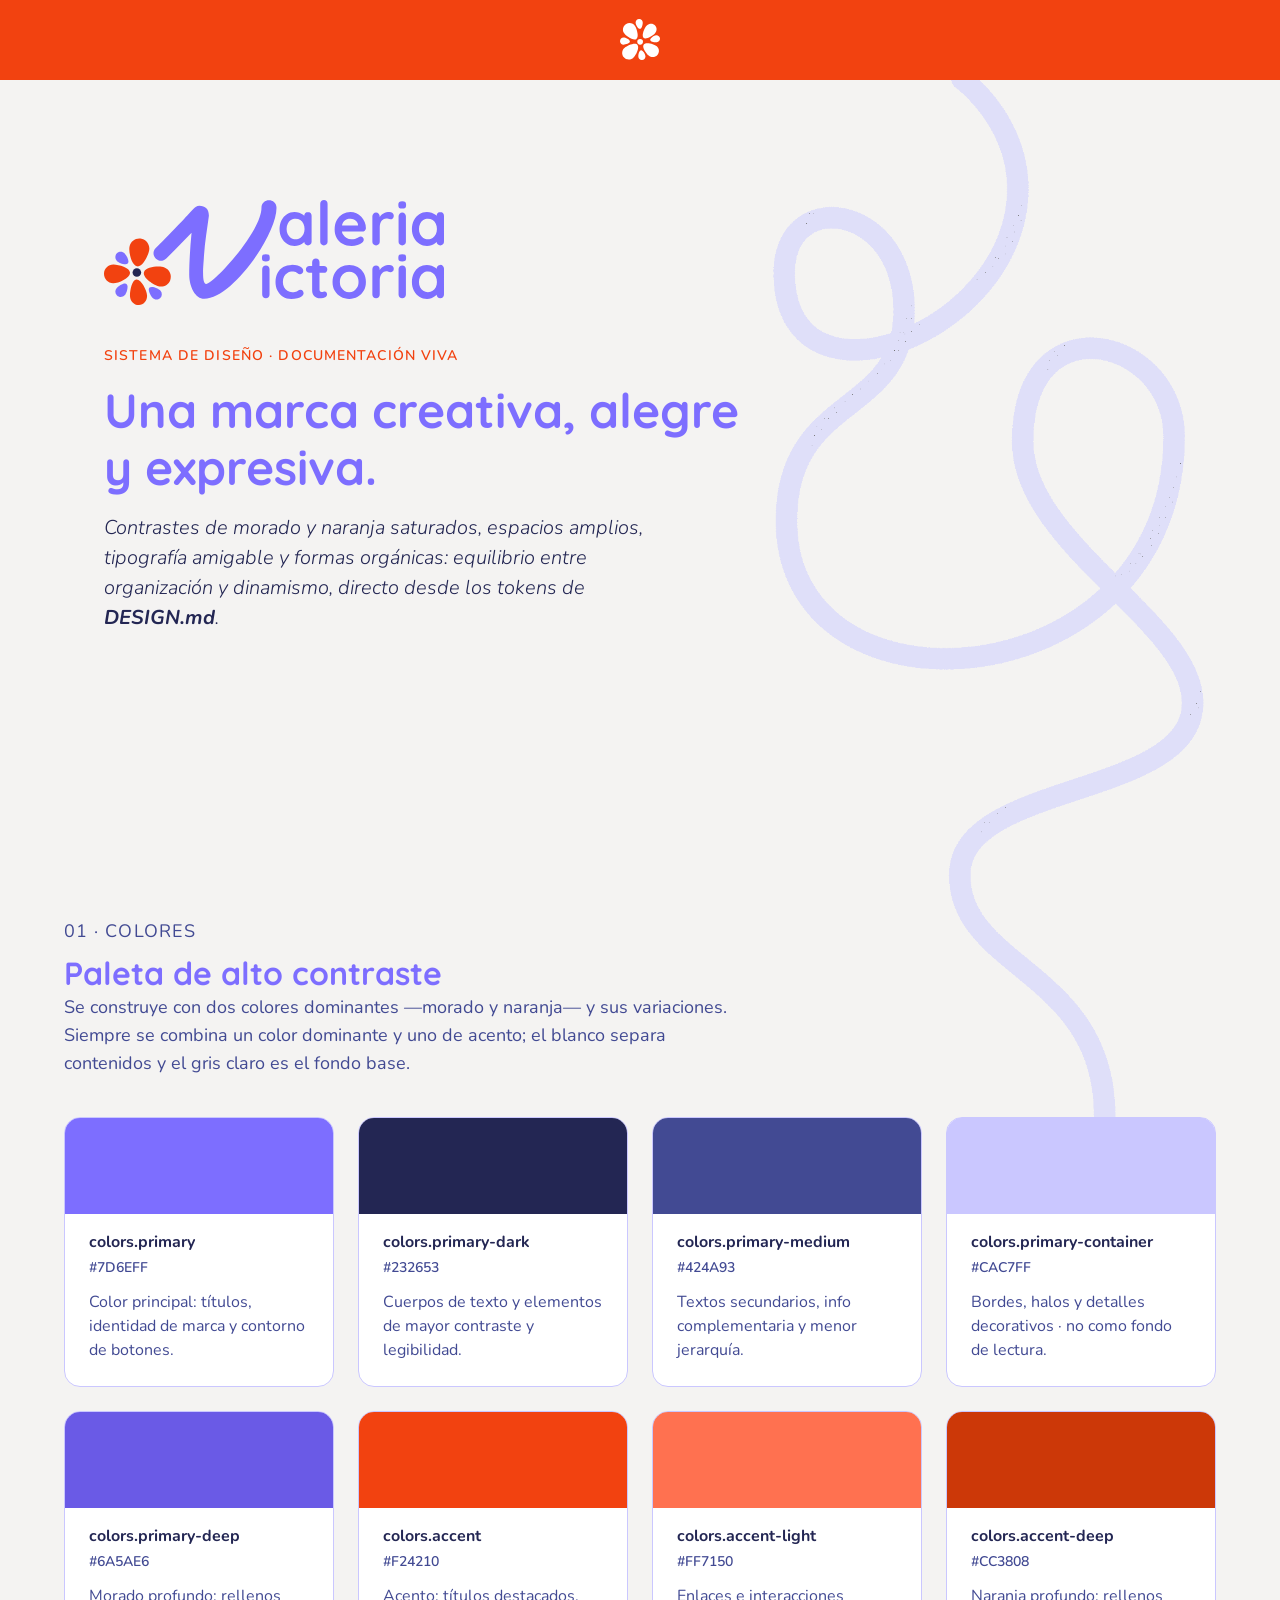
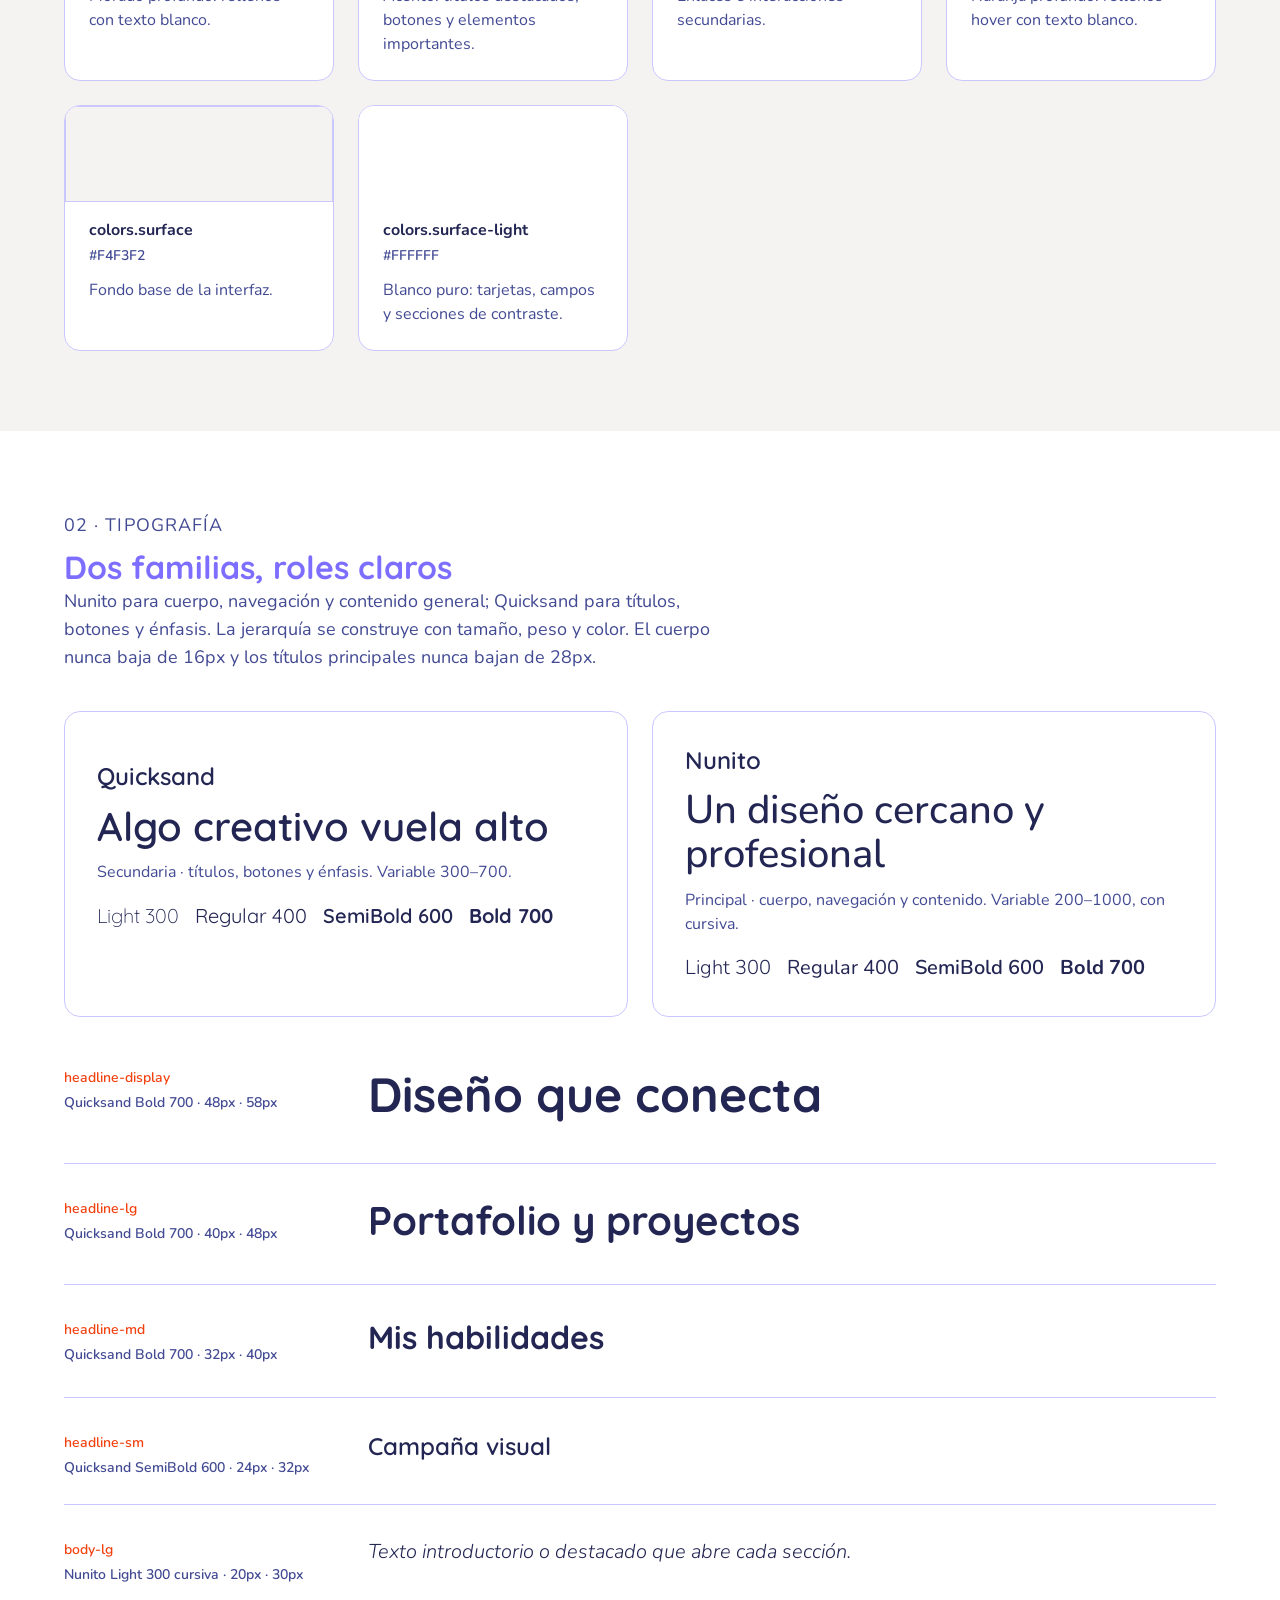
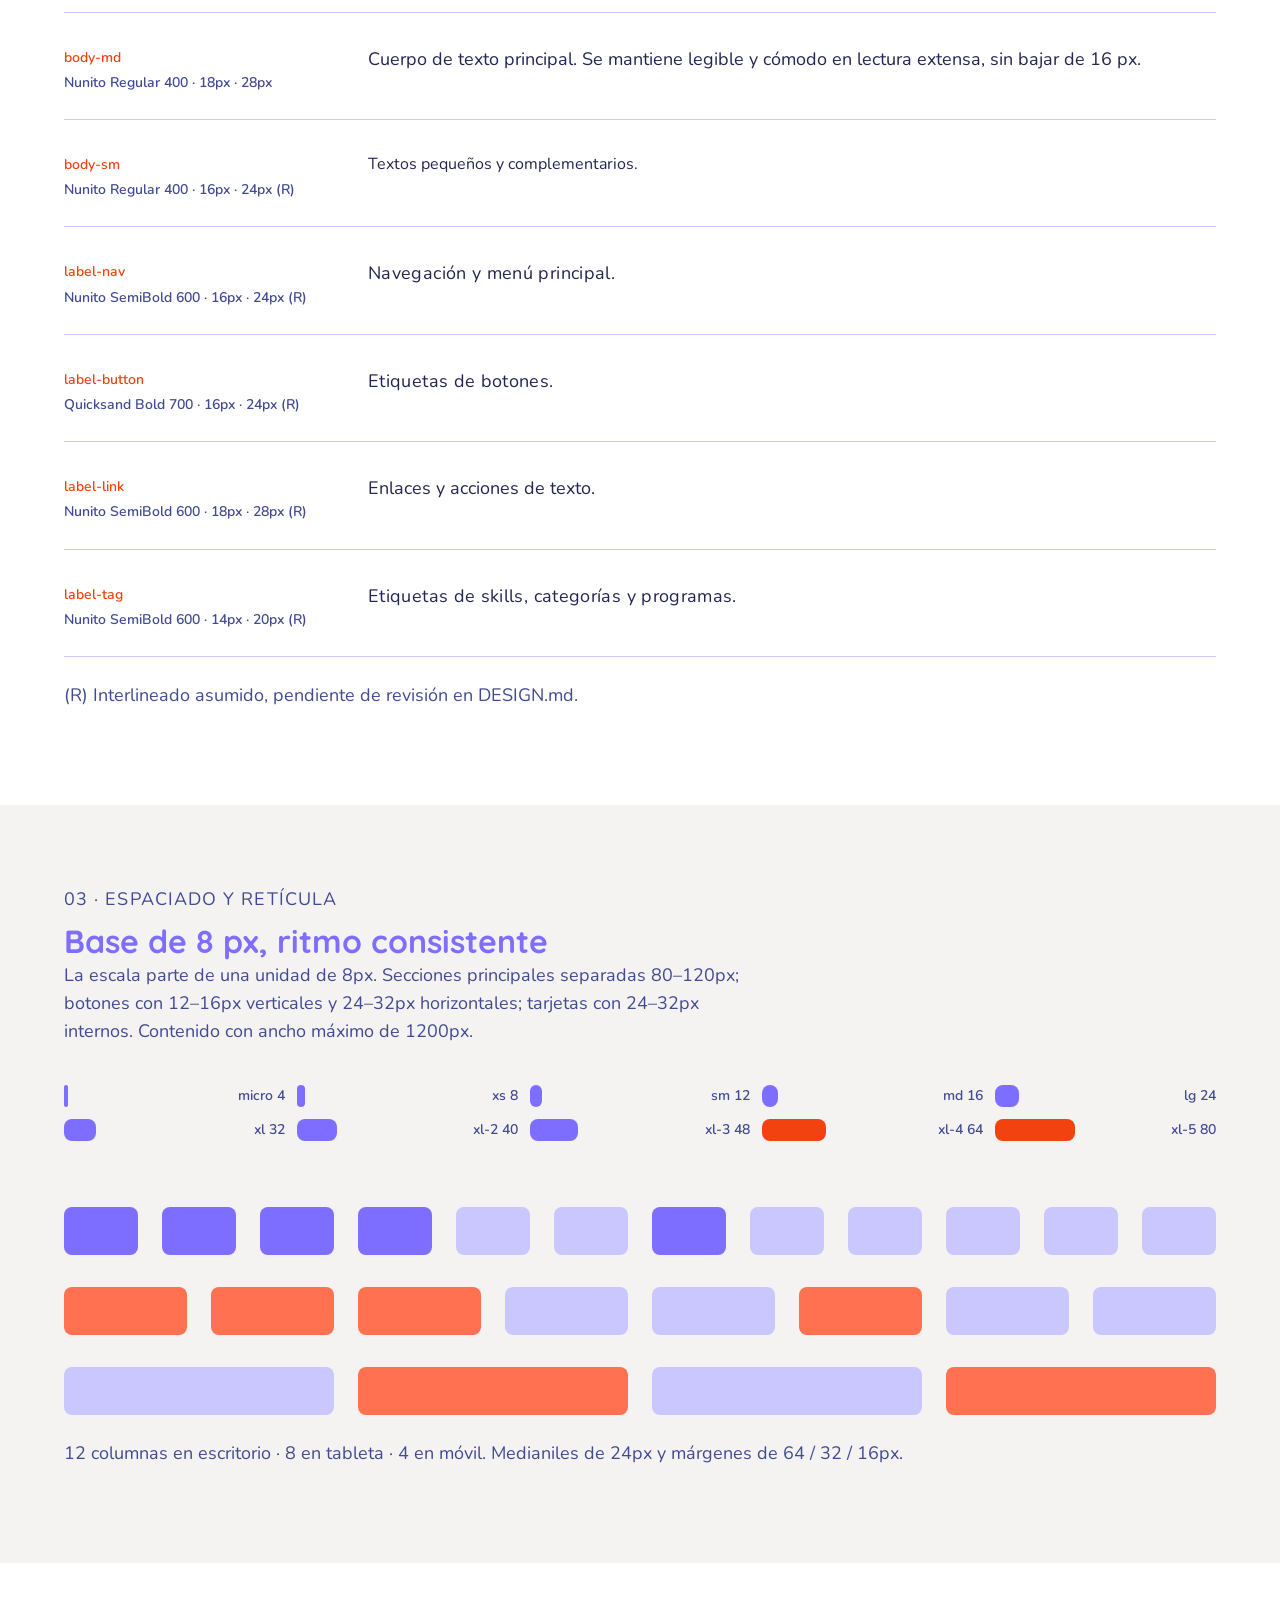
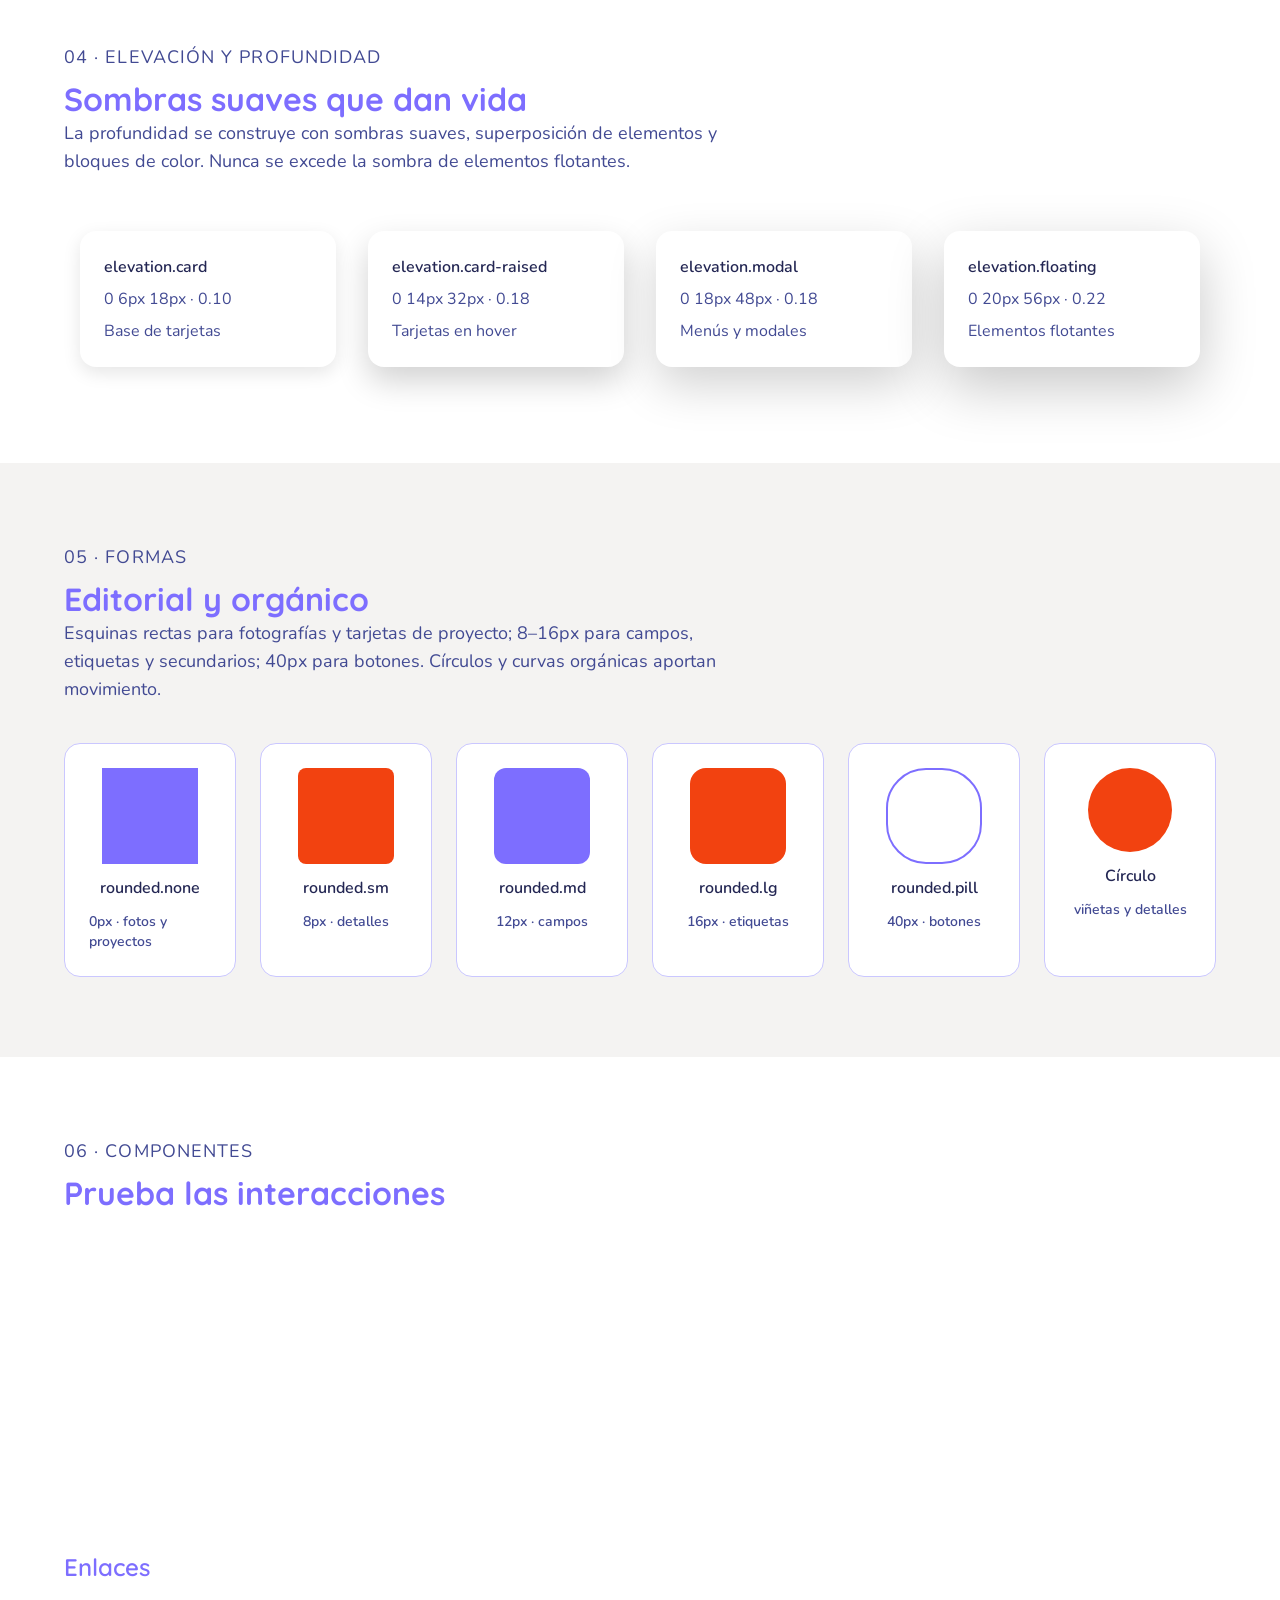
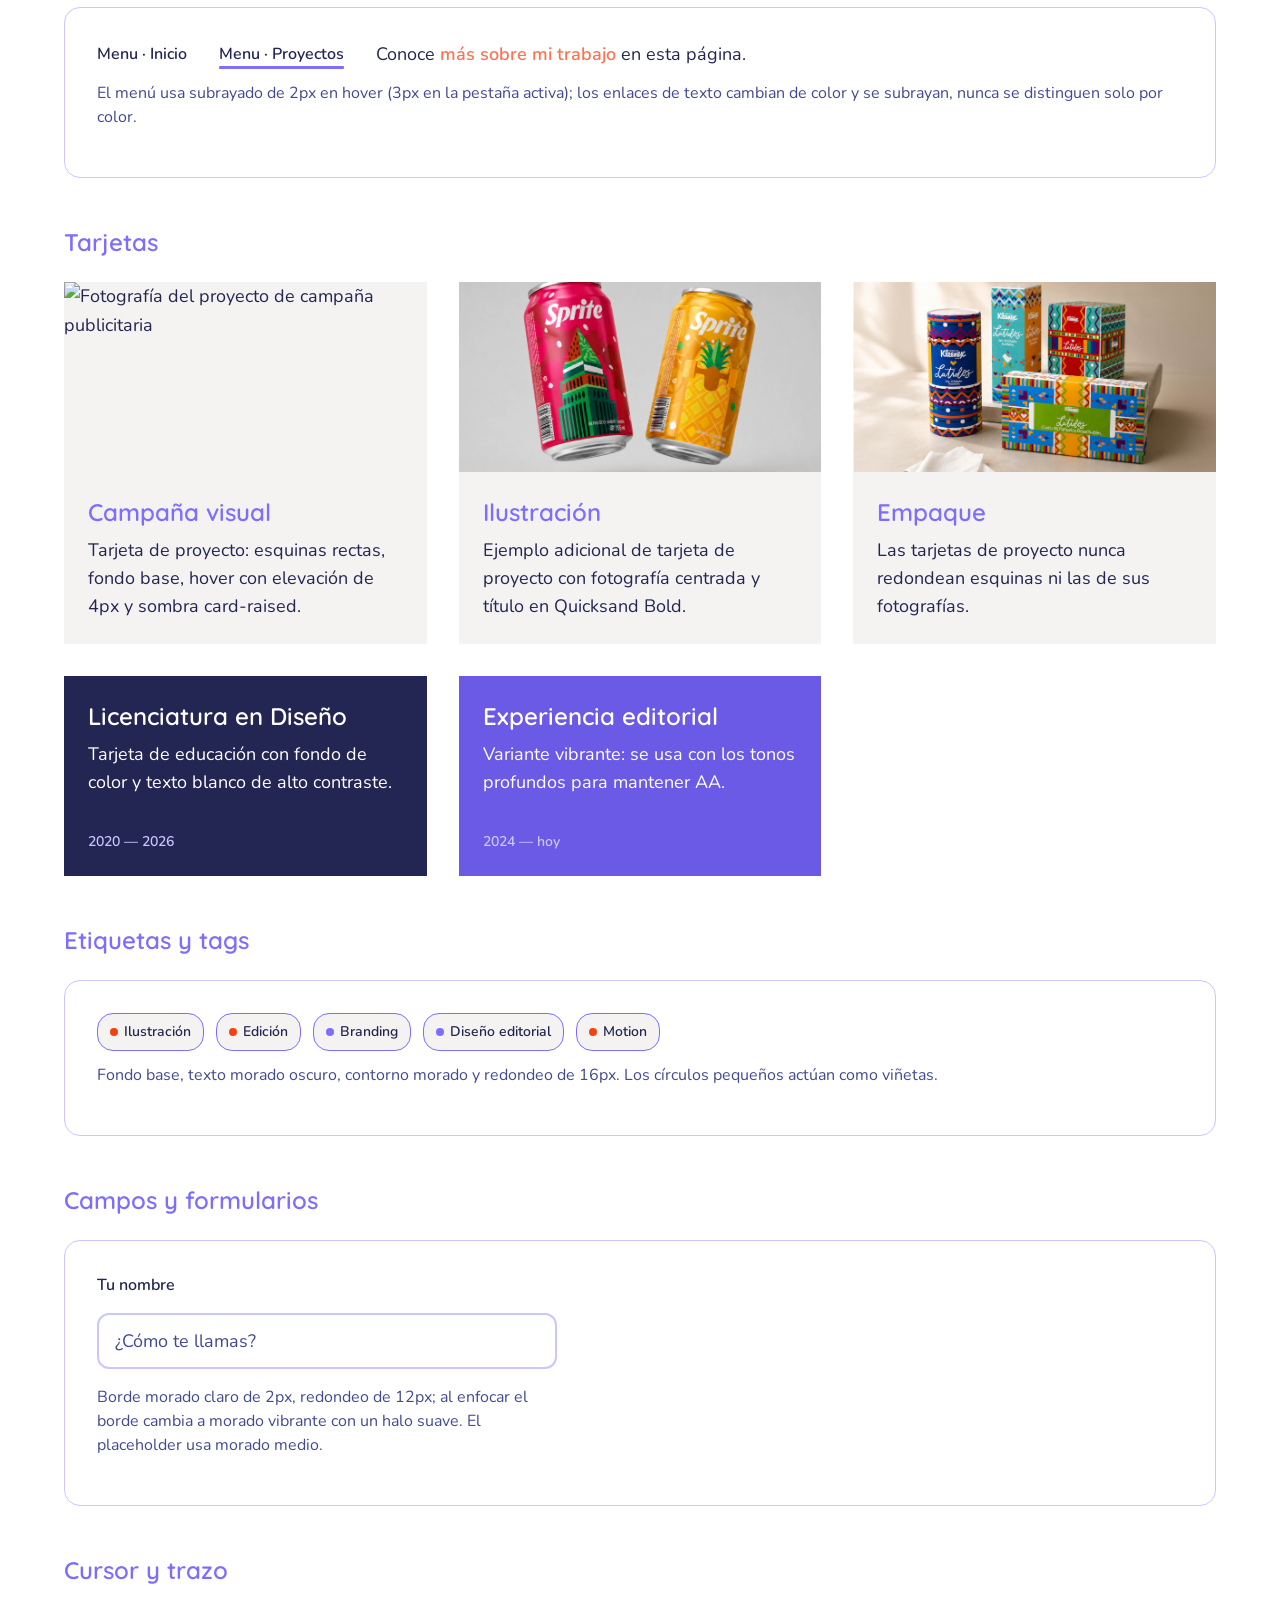
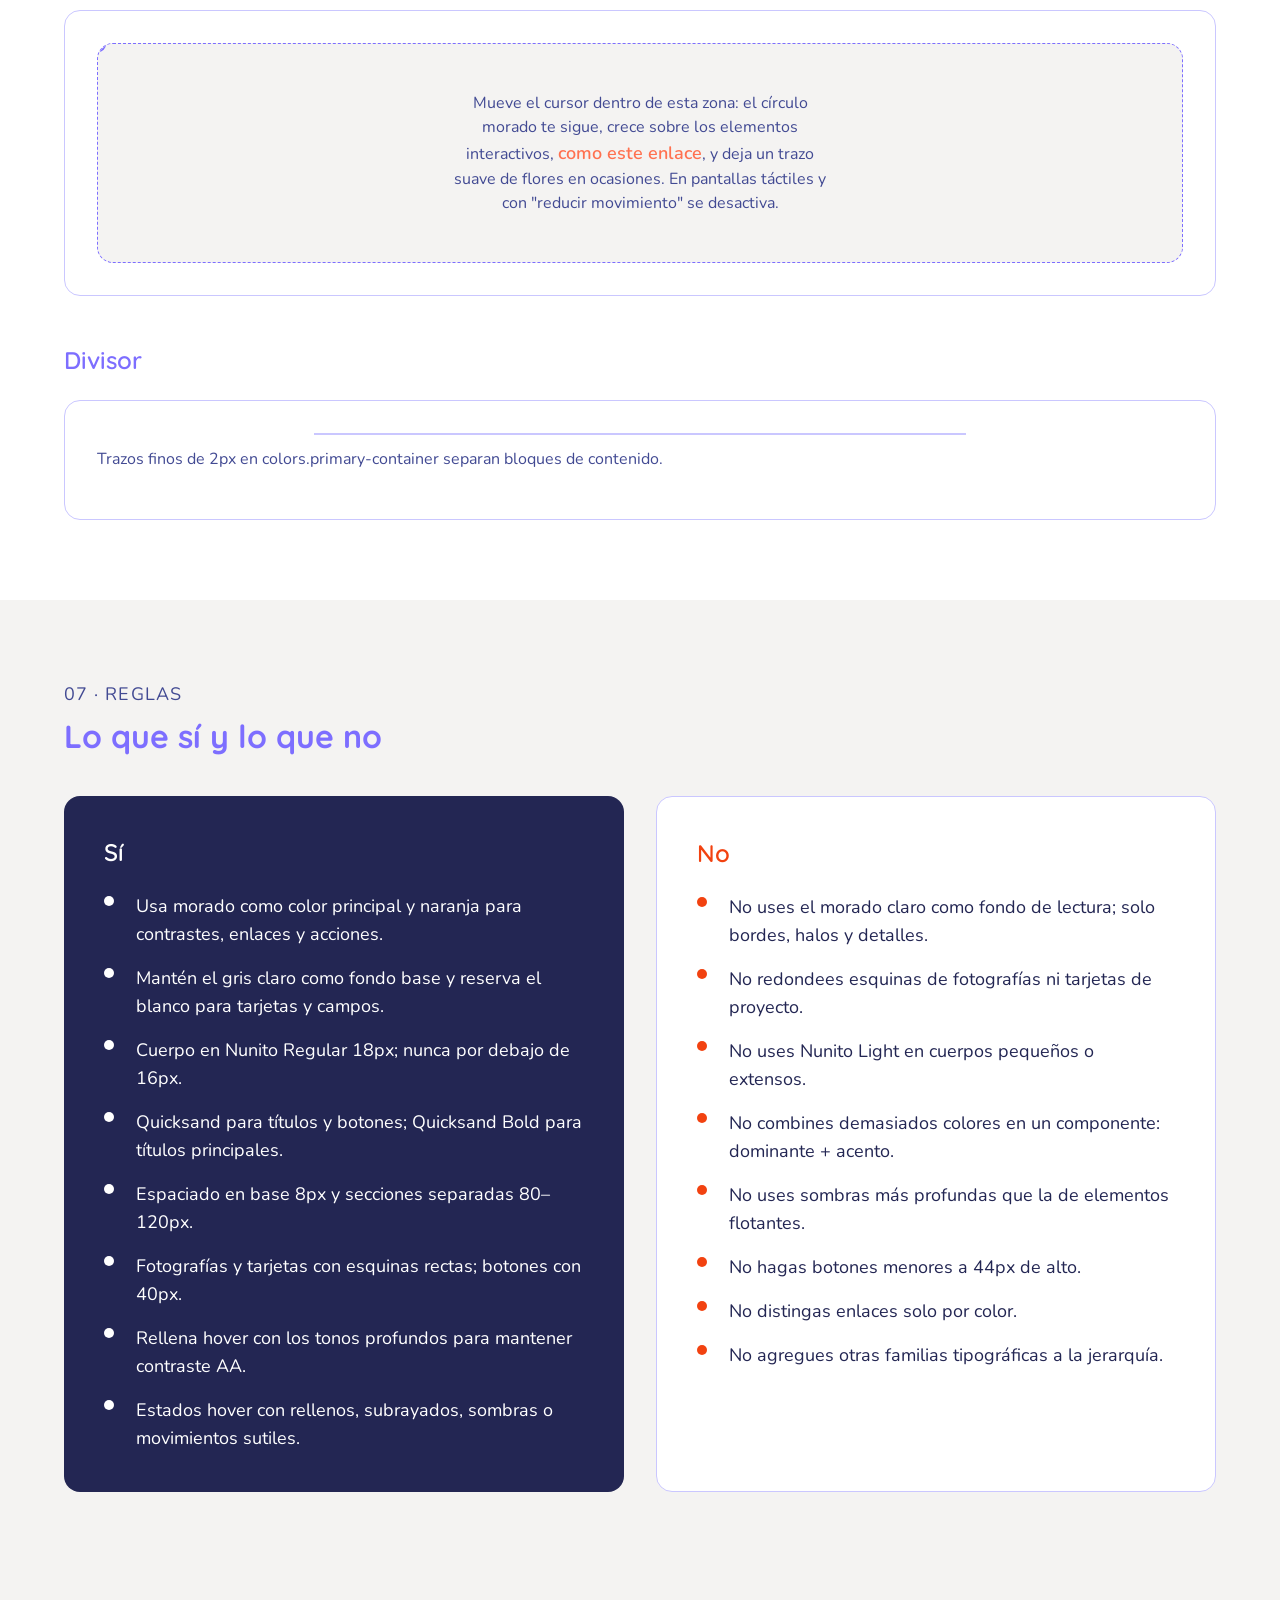
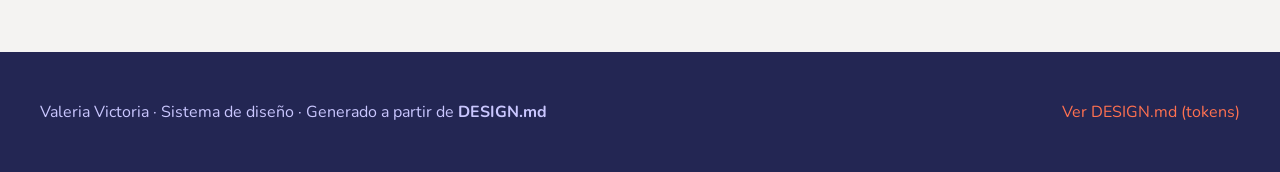
==== commit ece4638d: "Design.html alineado al index: trazo de flores en demo, tilt del ícono, favicon y menú fijo idéntico" ====
--- a/design.html
+++ b/design.html
@@ -4,6 +4,7 @@
 <meta charset="UTF-8">
 <meta name="viewport" content="width=device-width, initial-scale=1">
 <title>Valeria Victoria · Sistema de Diseño</title>
+<link rel="icon" href="assets/img/icon.svg" type="image/svg+xml">
 <meta name="description" content="Página de referencia del sistema de diseño Valeria Victoria: colores, tipografía, espaciado, elevación, formas y componentes.">
 <style>
 :root {
@@ -194,7 +195,13 @@
   .site-header__inner { padding: var(--spacing-md) var(--spacing-margin-desktop); }
 }
 .brand { display: flex; align-items: center; justify-content: center; gap: var(--spacing-sm); }
-.brand__logo-link { display: inline-flex; align-items: center; border-radius: var(--rounded-pill); }
+.brand__logo-link {
+  display: inline-flex; align-items: center;
+  border-radius: var(--rounded-pill);
+  padding: var(--spacing-micro, 4px);
+  transition: transform 0.3s cubic-bezier(0.22, 1, 0.36, 1);
+}
+.brand__logo-link:hover { transform: translateY(-3px) rotate(-6deg); }
 .brand__logo { height: 40px; width: auto; filter: brightness(0) invert(1); display: block; }
 
 .site-nav { font: var(--type-label-nav); }
@@ -225,19 +232,22 @@
 }
 .site-nav a:hover { color: var(--color-primary-container); text-decoration: none; }
 .site-nav a:hover::after { transform: scaleX(1); }
-.site-nav a[aria-current="true"] { color: var(--color-primary); }
+.site-nav a[aria-current="true"] { color: var(--color-primary-container); }
 .site-nav a[aria-current="true"]::after { transform: scaleX(1); height: 3px; }
 .nav-toggle {
   display: none;
+  width: 44px; height: 44px;
+  border: 2px solid var(--color-surface-light);
+  border-radius: var(--rounded-sm);
   background: transparent;
-  border: 2px solid var(--color-surface-light);
   color: var(--color-surface-light);
-  font: var(--type-label-button);
-  border-radius: var(--rounded-pill);
-  padding: var(--spacing-xs) var(--spacing-lg);
   cursor: pointer;
-}
-.nav-toggle:hover { background: var(--color-primary); color: #fff; border-color: var(--color-primary); }
+  place-items: center;
+}
+.nav-toggle svg { width: 22px; height: 22px; stroke: currentColor; fill: none; }
+.nav-toggle .icon-close { display: none; }
+.nav-toggle[aria-expanded='true'] .icon-open { display: none; }
+.nav-toggle[aria-expanded='true'] .icon-close { display: block; }
 
 main { display: block; }
 main > section { scroll-margin-top: 96px; padding: var(--spacing-xl-5) var(--spacing-margin-mobile); }
@@ -564,6 +574,22 @@
   opacity: .7;
 }
 .cursor-demo.has-touch, .cursor-demo.has-touch * { cursor: auto; }
+
+/* Trazo de flores (igual que en index.html) */
+.cursor__flower {
+  position: absolute;
+  z-index: 2;
+  width: 44px; height: 44px;
+  margin: -22px 0 0 -22px;
+  pointer-events: none;
+  opacity: 0;
+  animation: demo-flower-fade 1.15s ease-out forwards;
+}
+@keyframes demo-flower-fade {
+  0%   { opacity: 0; transform: scale(calc(var(--sc, 1) * 0.4)) rotate(0deg); }
+  18%  { opacity: 0.95; }
+  100% { opacity: 0; transform: scale(var(--sc, 1)) rotate(var(--rot, 0deg)) translateY(-22px); }
+}
 
 .rules-grid { display: grid; grid-template-columns: repeat(auto-fit, minmax(300px, 1fr)); gap: var(--spacing-xl); }
 .rules-panel { border-radius: var(--rounded-lg); padding: var(--spacing-xl-2); }
@@ -608,21 +634,44 @@
   }
   .brand { order: 1; }
   .site-nav--right { order: 2; margin-left: auto; }
-  .nav-toggle { display: inline-flex; }
+  .nav-toggle { display: grid; padding: 0; justify-items: center; }
   .site-nav__list { display: none; }
-  .site-header.is-open .site-nav--left { order: 3; width: 100%; }
+  .site-header.is-open .site-nav--left { order: 3; width: 100%; margin-top: var(--spacing-sm); }
   .site-header.is-open .site-nav--right { order: 4; width: 100%; }
+  /* Panel desplegable único, como en index.html */
   .site-header.is-open .site-nav__list {
     display: flex;
     flex-direction: column;
     align-items: stretch;
-    row-gap: var(--spacing-md);
+    row-gap: 0;
     background: var(--color-surface-light);
+    box-shadow: var(--shadow-card);
     border: 1px solid var(--color-primary-container);
-    border-radius: var(--rounded-lg);
-    box-shadow: var(--shadow-card);
-    padding: var(--spacing-lg);
-    margin-top: var(--spacing-sm);
+  }
+  .site-header.is-open .site-nav--left .site-nav__list {
+    border-radius: var(--rounded-lg) var(--rounded-lg) 0 0;
+    border-bottom: 0;
+    padding: var(--spacing-sm) var(--spacing-lg) 0;
+  }
+  .site-header.is-open .site-nav--right .site-nav__list {
+    border-radius: 0 0 var(--rounded-lg) var(--rounded-lg);
+    border-top: 0;
+    padding: 0 var(--spacing-lg) var(--spacing-sm);
+  }
+  .site-header.is-open .site-nav a {
+    min-height: 44px;
+    display: flex;
+    align-items: center;
+    color: var(--color-primary-dark);
+    font: var(--type-label-button);
+    border-bottom: 1px solid var(--color-primary-container);
+  }
+  .site-header.is-open .site-nav a::after { display: none; }
+  .site-header.is-open .site-nav a:hover { color: var(--color-accent); }
+  .site-header.is-open .site-nav--right .site-nav__list li:last-child a { border-bottom: 0; }
+  .site-header.is-open .site-nav a[aria-current="true"] {
+    color: var(--color-primary-container);
+    border-left: 4px solid var(--color-primary);
   }
 }
 
@@ -673,7 +722,10 @@
         <li><a href="#componentes">Componentes</a></li>
         <li><a href="#reglas">Reglas</a></li>
       </ul>
-      <button class="nav-toggle" type="button" aria-expanded="false" aria-controls="menu-izquierda menu-derecha">Menú</button>
+      <button class="nav-toggle" type="button" aria-expanded="false" aria-controls="menu-izquierda menu-derecha" aria-label="Abrir menú">
+        <svg class="icon-open" viewBox="0 0 24 24" stroke-linecap="round" aria-hidden="true"><path d="M4 7h16M4 12h16M4 17h16"/></svg>
+        <svg class="icon-close" viewBox="0 0 24 24" stroke-linecap="round" aria-hidden="true"><path d="M6 6l12 12M18 6L6 18"/></svg>
+      </button>
     </nav>
   </div>
 </header>
@@ -1107,7 +1159,7 @@
           <h3>Cursor y trazo</h3>
           <div class="demo-panel">
             <div class="cursor-demo" id="cursor-demo" data-cursor>
-              <p>Mueve el cursor dentro de esta zona: el círculo morado te sigue, crece sobre los elementos interactivos, <a class="demo-hover" href="#" onclick="return false">como este enlace</a>, y deja un trazo suave. En pantallas táctiles y con "reducir movimiento" se desactiva.</p>
+              <p>Mueve el cursor dentro de esta zona: el círculo morado te sigue, crece sobre los elementos interactivos, <a class="demo-hover" href="#" onclick="return false">como este enlace</a>, y deja un trazo suave de flores en ocasiones. En pantallas táctiles y con "reducir movimiento" se desactiva.</p>
             </div>
           </div>
         </div>
@@ -1262,8 +1314,23 @@
     var pos = { x: 0, y: 0 };
     var dotPos = { x: 0, y: 0 };
     var tracePos = { x: 0, y: 0 };
+    var lastFX = -999, lastFY = -999;
     var inDemo = false;
     var raf = null;
+
+    function spawnFlower(x, y) {
+      if (demo.querySelectorAll('.cursor__flower').length >= 22) return;
+      var f = document.createElement('img');
+      f.src = 'assets/img/icon.svg';
+      f.alt = '';
+      f.className = 'cursor__flower';
+      f.style.left = x + 'px';
+      f.style.top = y + 'px';
+      f.style.setProperty('--rot', (Math.random() * 60 - 30).toFixed(1) + 'deg');
+      f.style.setProperty('--sc', (0.75 + Math.random() * 0.5).toFixed(2));
+      f.addEventListener('animationend', function () { f.remove(); });
+      demo.appendChild(f);
+    }
 
     function update() {
       dotPos.x += (pos.x - dotPos.x) * 0.4;
@@ -1294,6 +1361,12 @@
       var r = demo.getBoundingClientRect();
       pos.x = e.clientX - r.left;
       pos.y = e.clientY - r.top;
+      /* Trazo de flores: brotan cada cierto recorrido del cursor */
+      var dx = pos.x - lastFX, dy = pos.y - lastFY;
+      if (dx * dx + dy * dy > 90 * 90) {
+        lastFX = pos.x; lastFY = pos.y;
+        spawnFlower(pos.x, pos.y);
+      }
     });
     demo.addEventListener('pointerdown', function () {
       dot.classList.add('is-pressed');
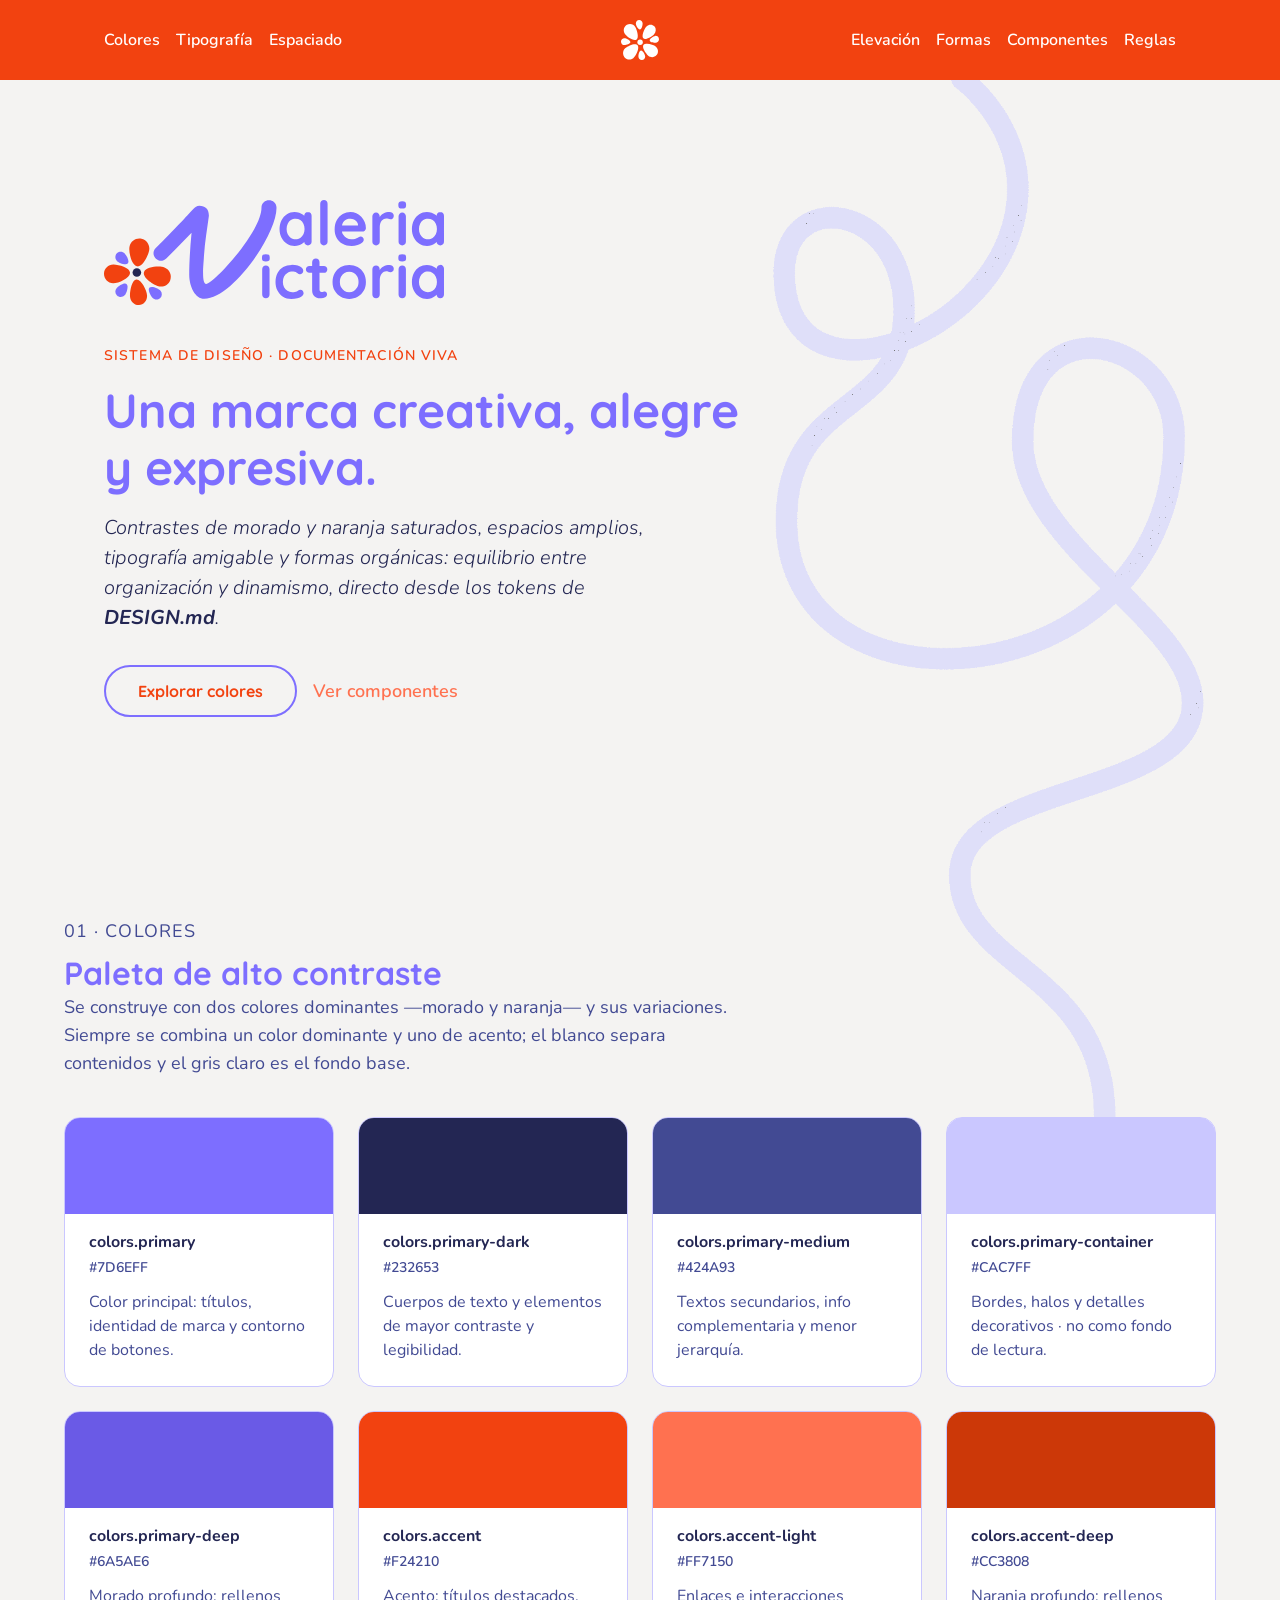
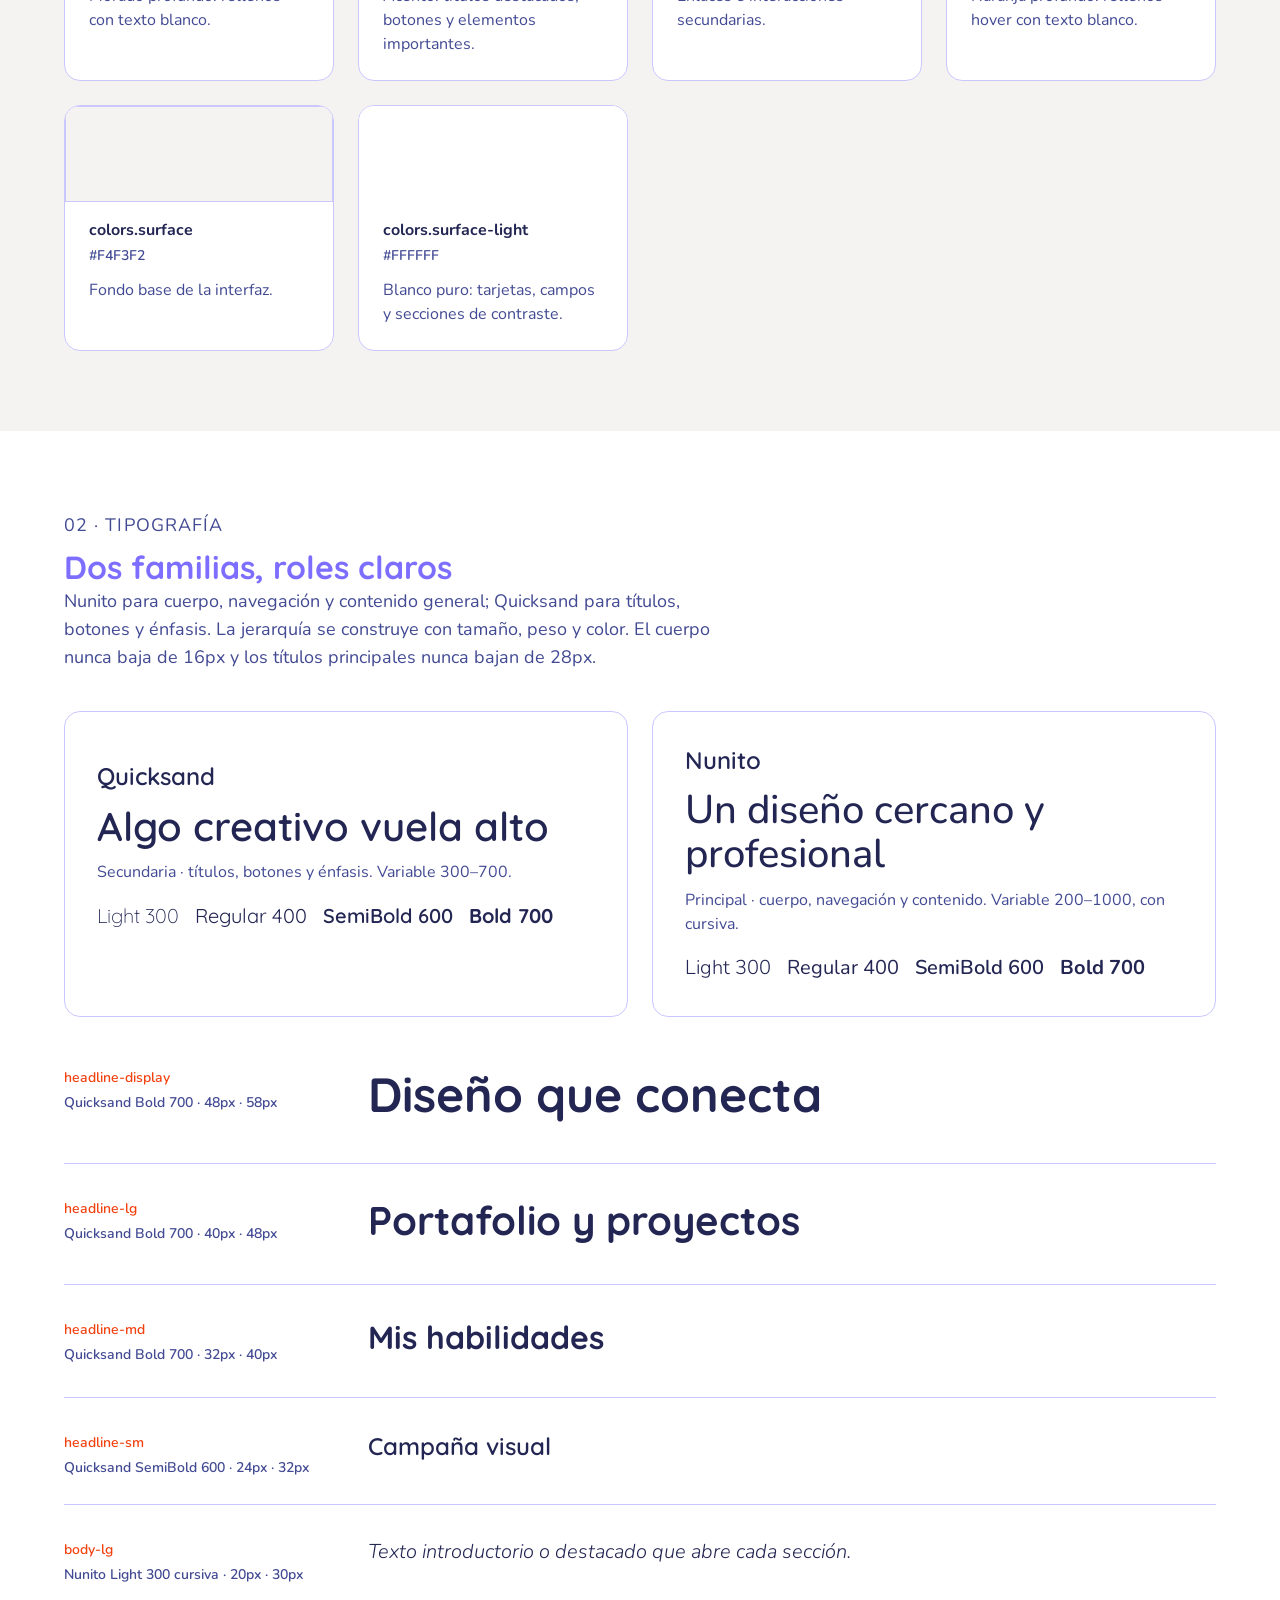
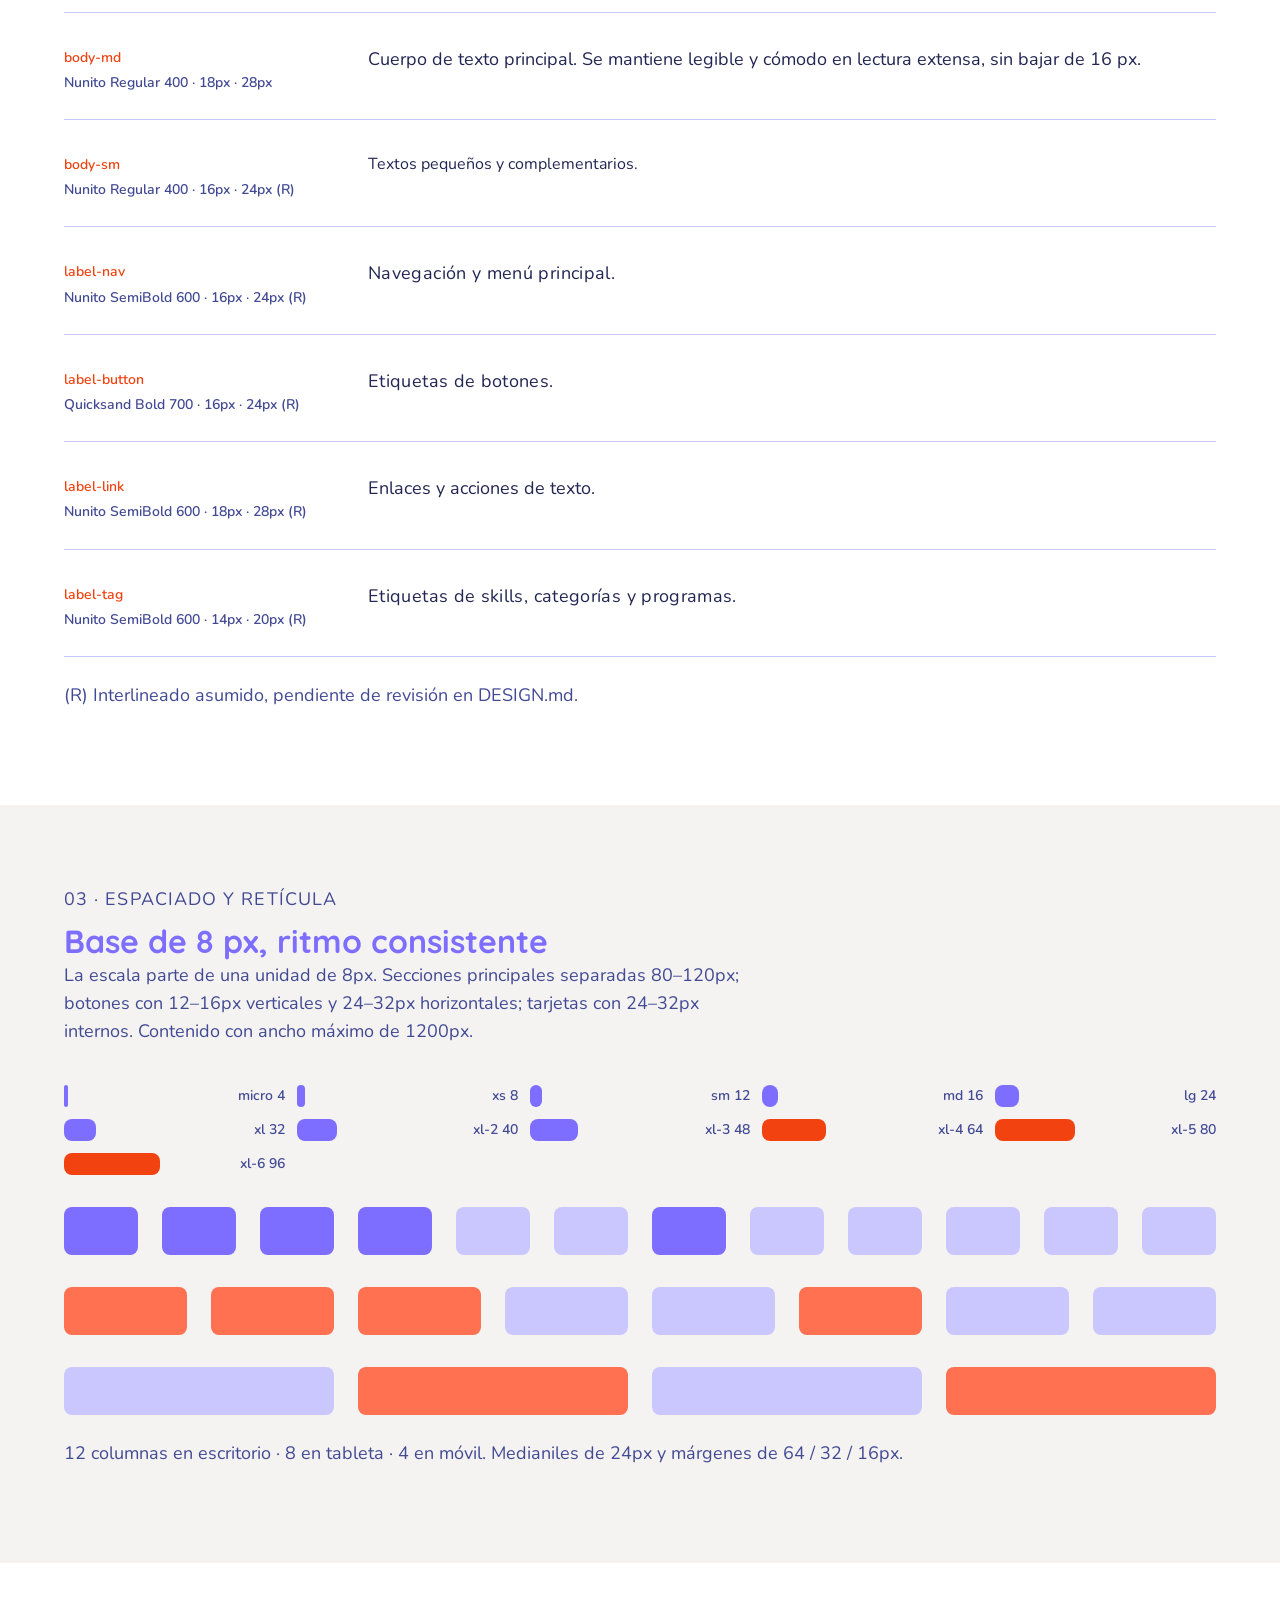
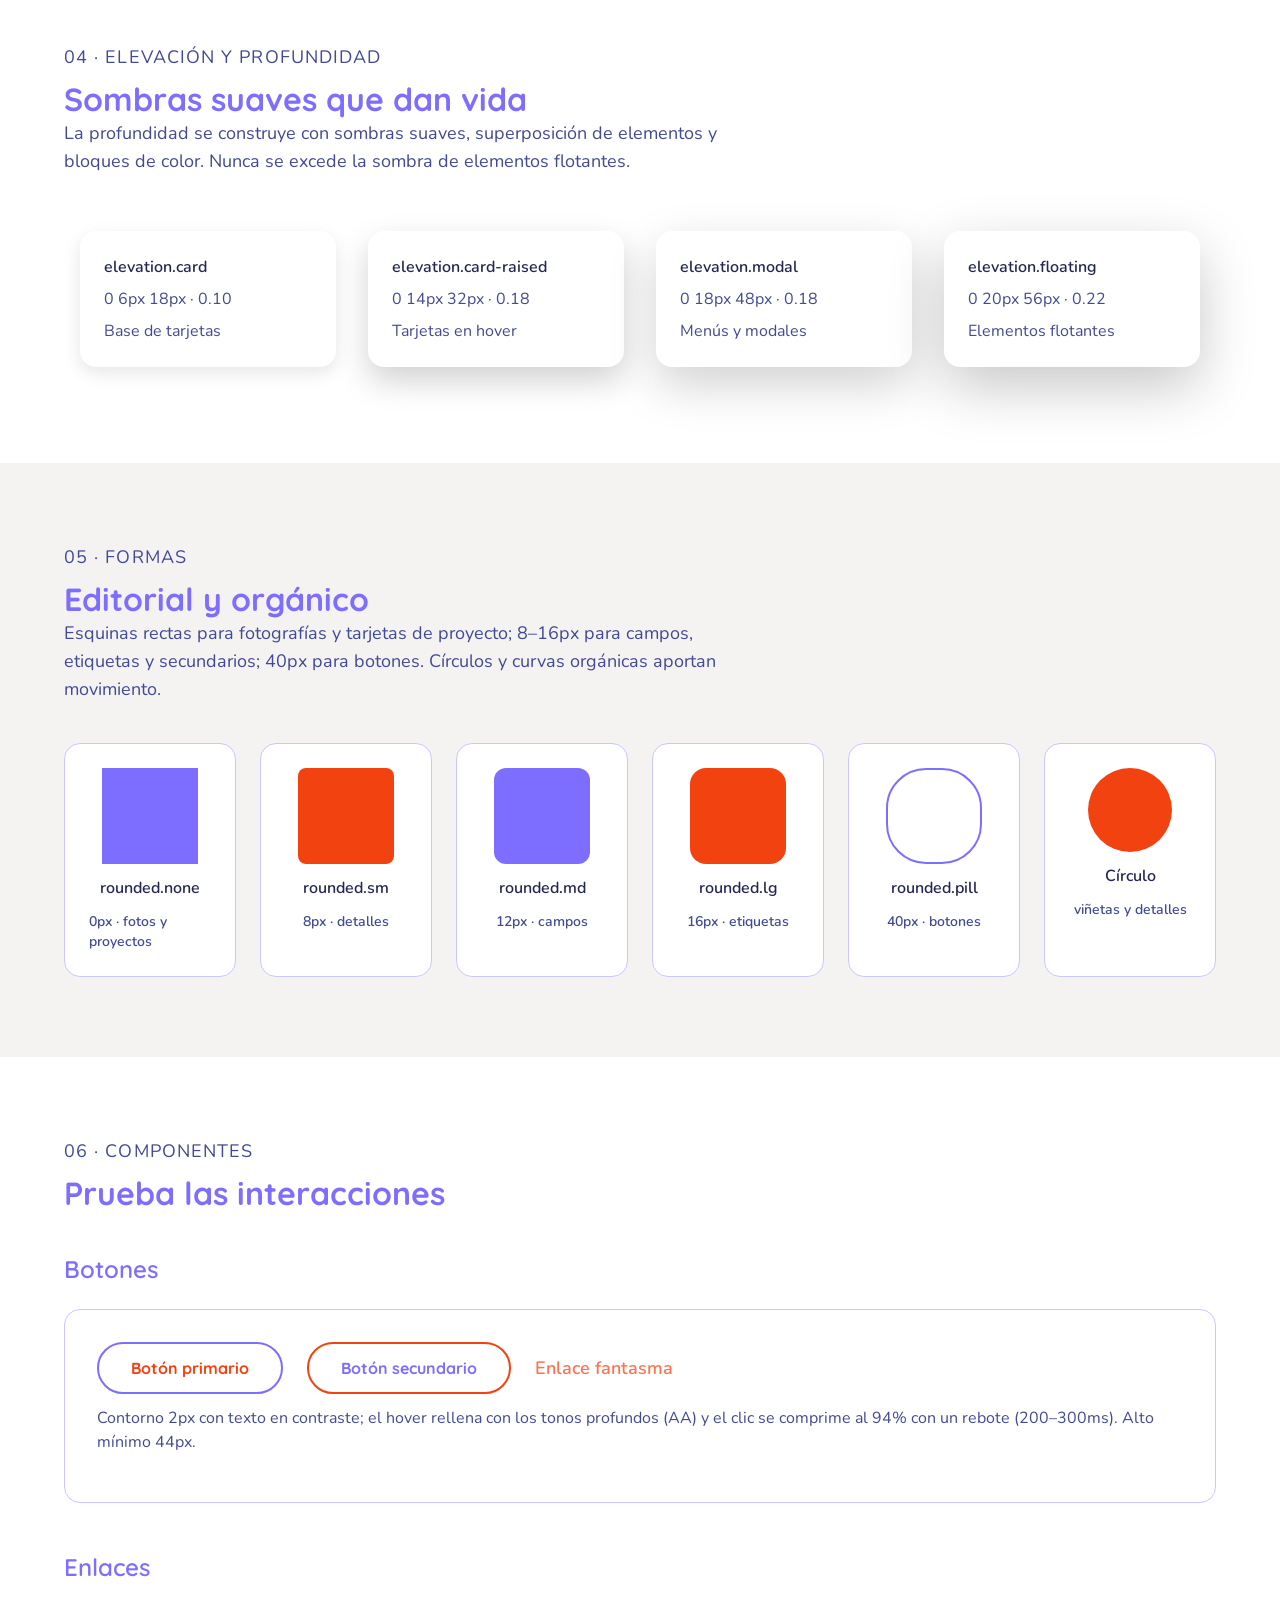
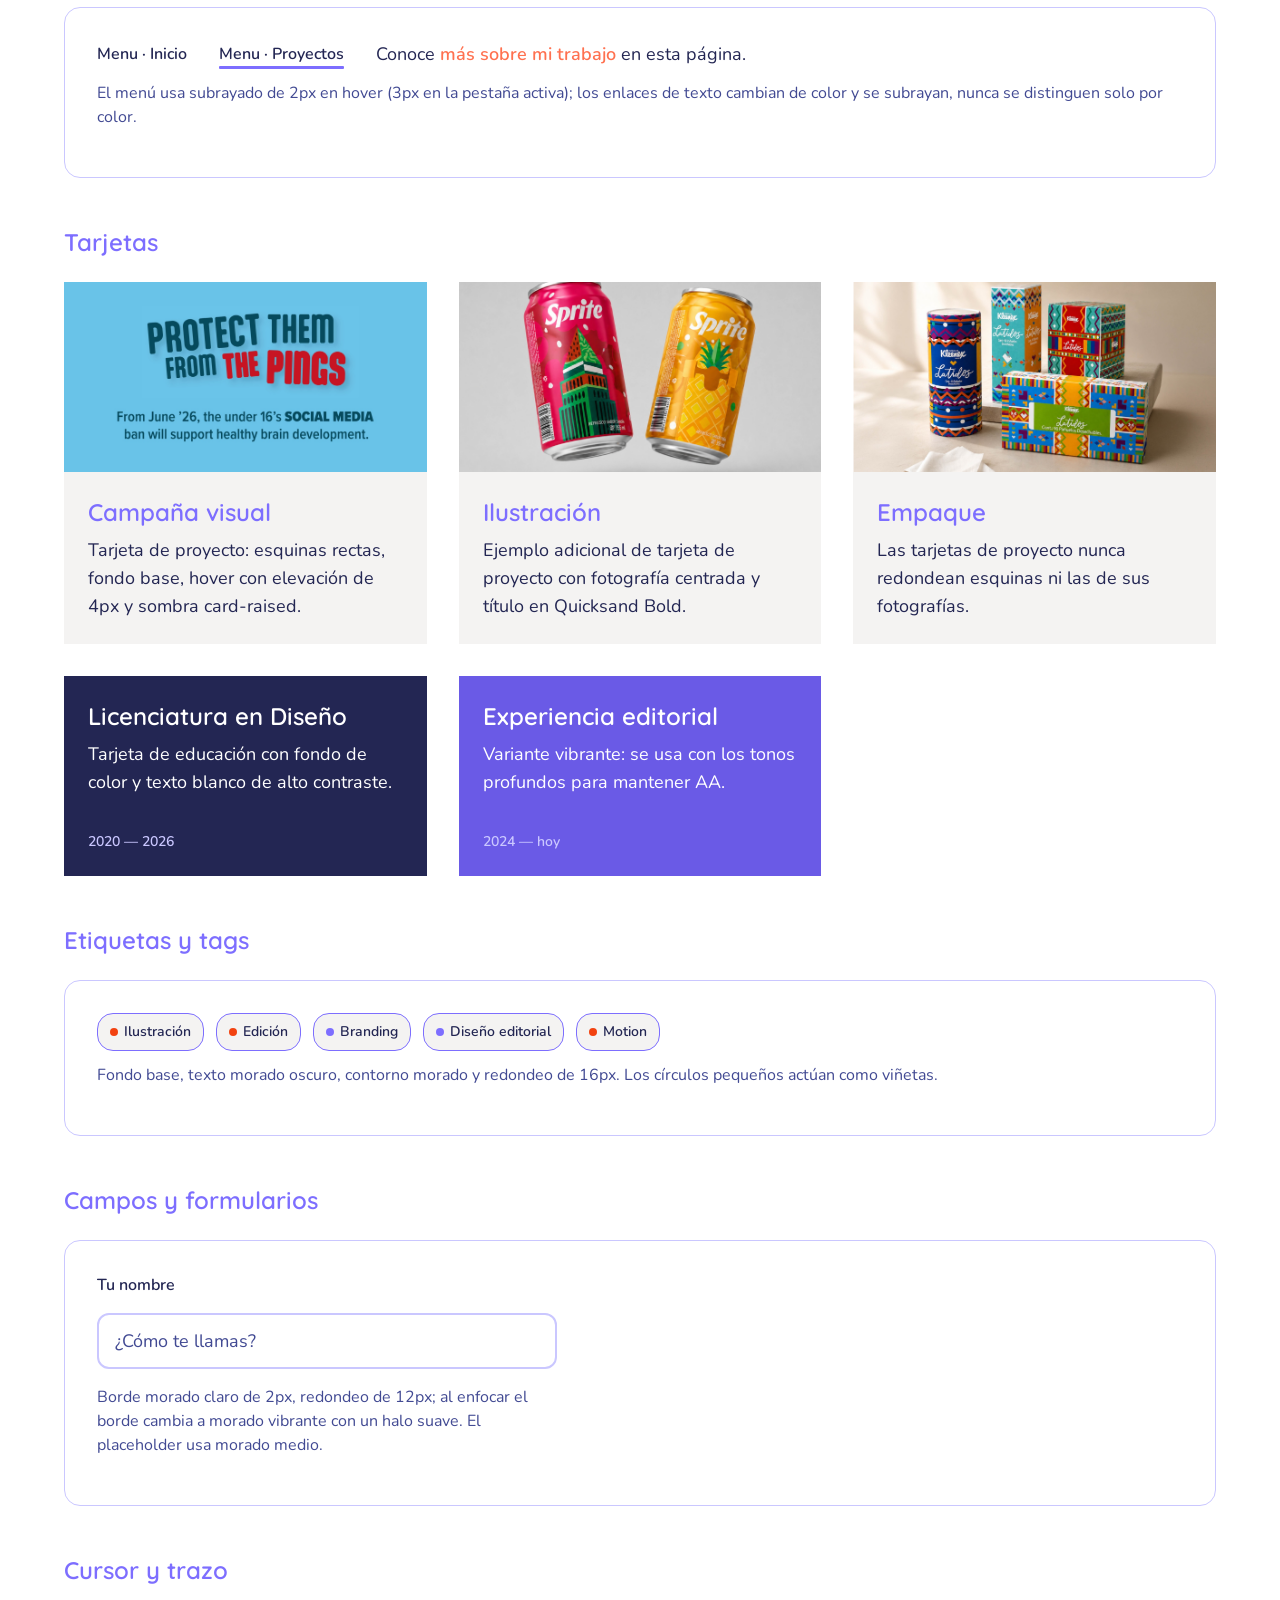
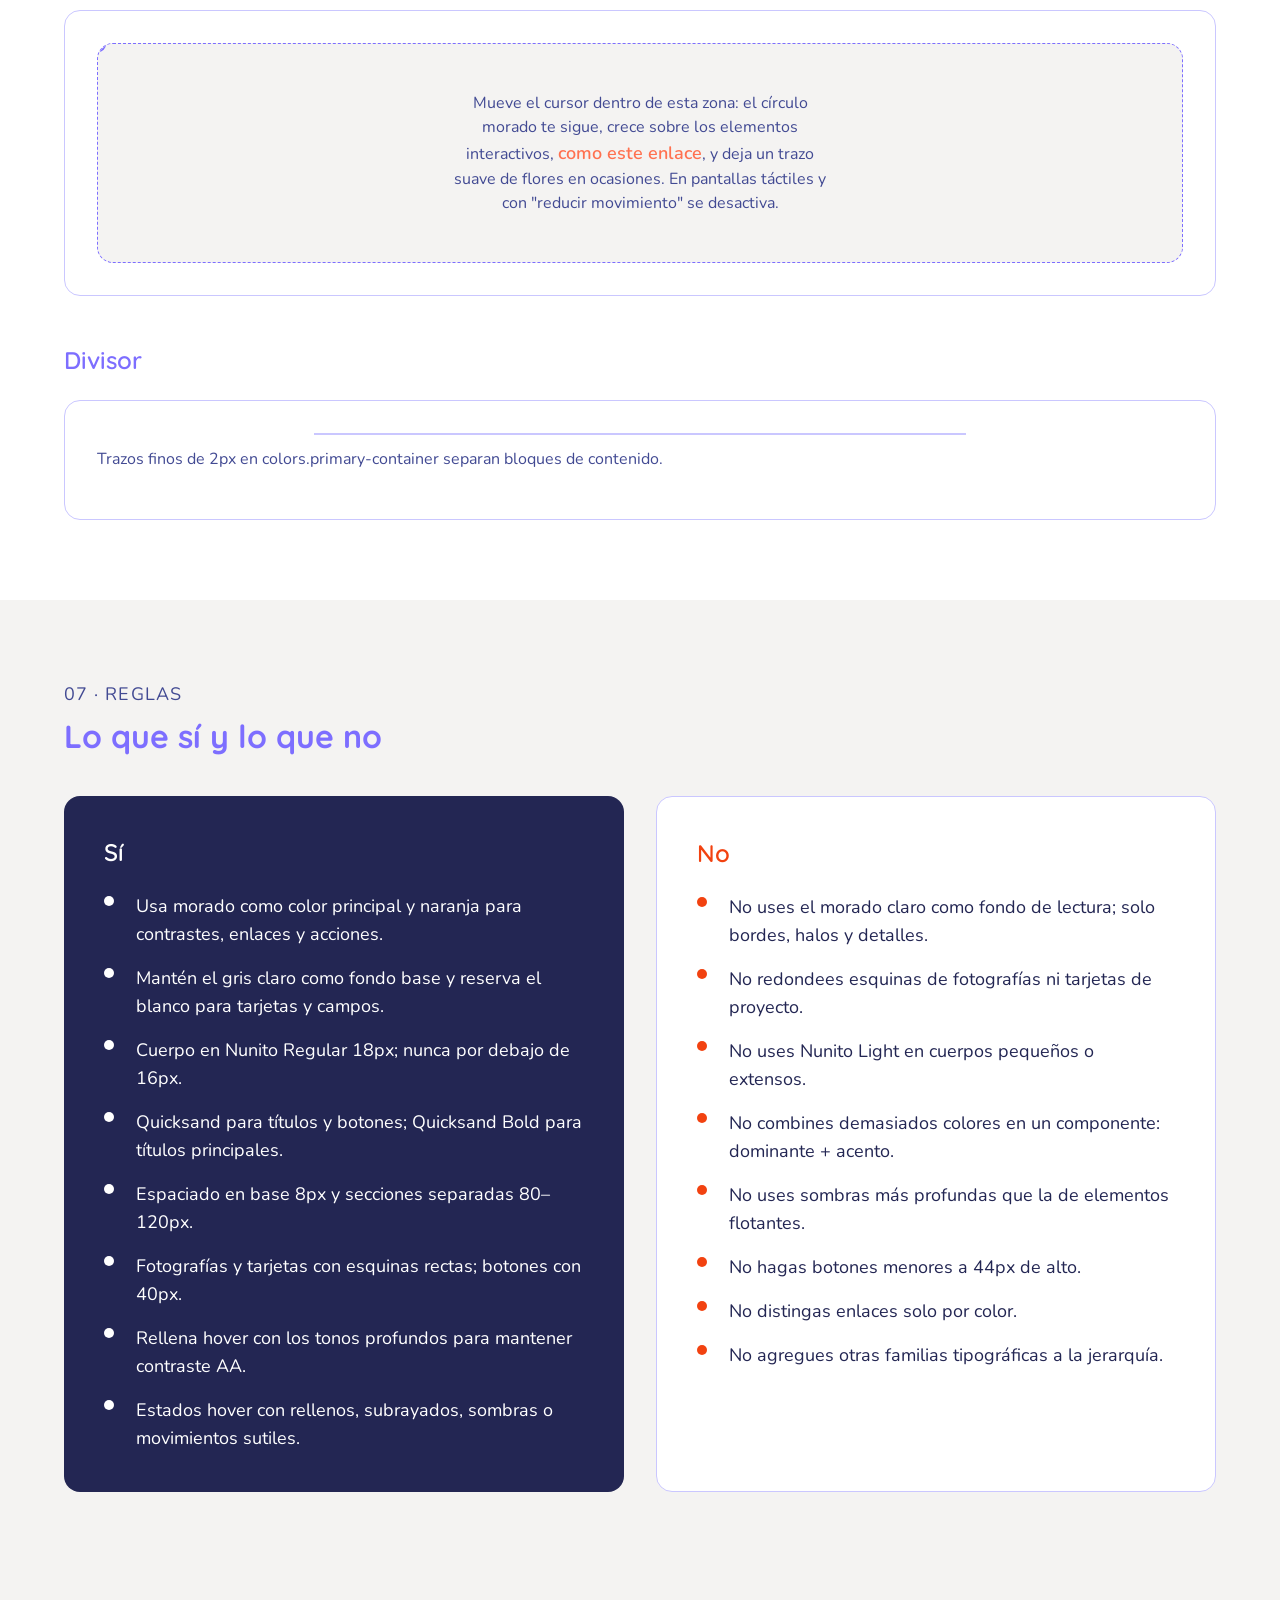
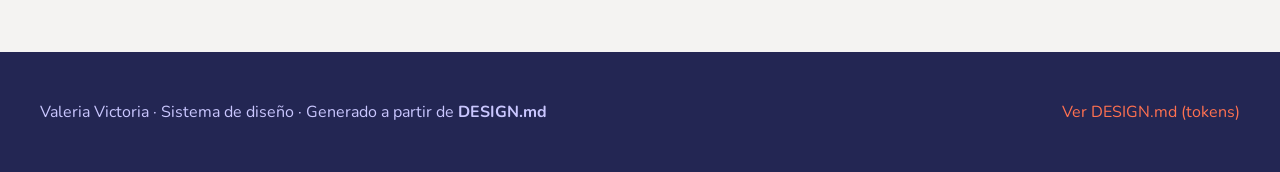
==== commit 3b092b0c: "Ajustes de contenido: texto de Sobre mí, tag Sistemas de empaque, flechas de carrusel y tarjeta de C" ====
--- a/design.html
+++ b/design.html
@@ -1093,7 +1093,7 @@
           <h3>Tarjetas</h3>
           <div class="cards-demo">
             <article class="card-project">
-                <img src="assets/img/campaña-01.jpg" alt="Fotografía del proyecto de campaña publicitaria">
+                <img src="assets/img/campana-01.jpg" alt="Fotografía del proyecto de campaña publicitaria">
                 <div class="card-project__body">
                   <h4 class="card-project__title">Campaña visual</h4>
                   <p class="card-project__text">Tarjeta de proyecto: esquinas rectas, fondo base, hover con elevación de 4px y sombra card-raised.</p>
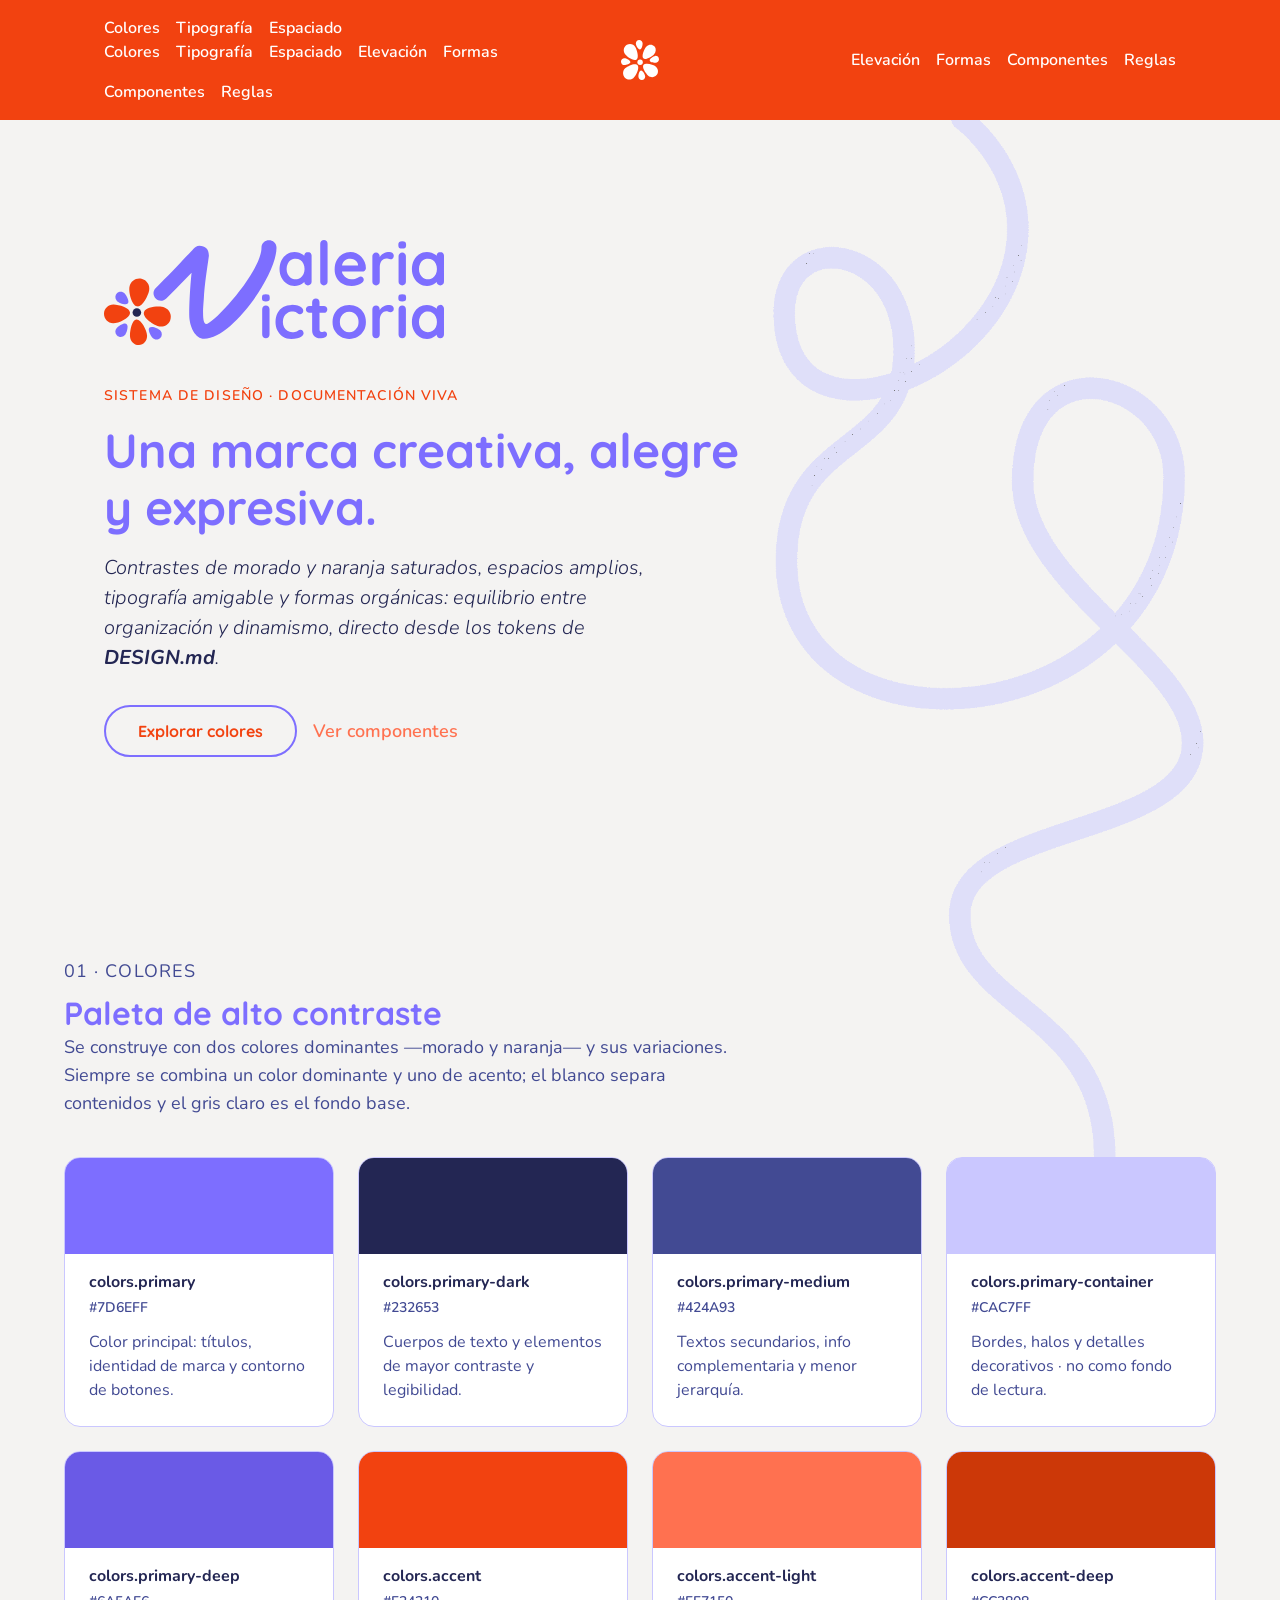
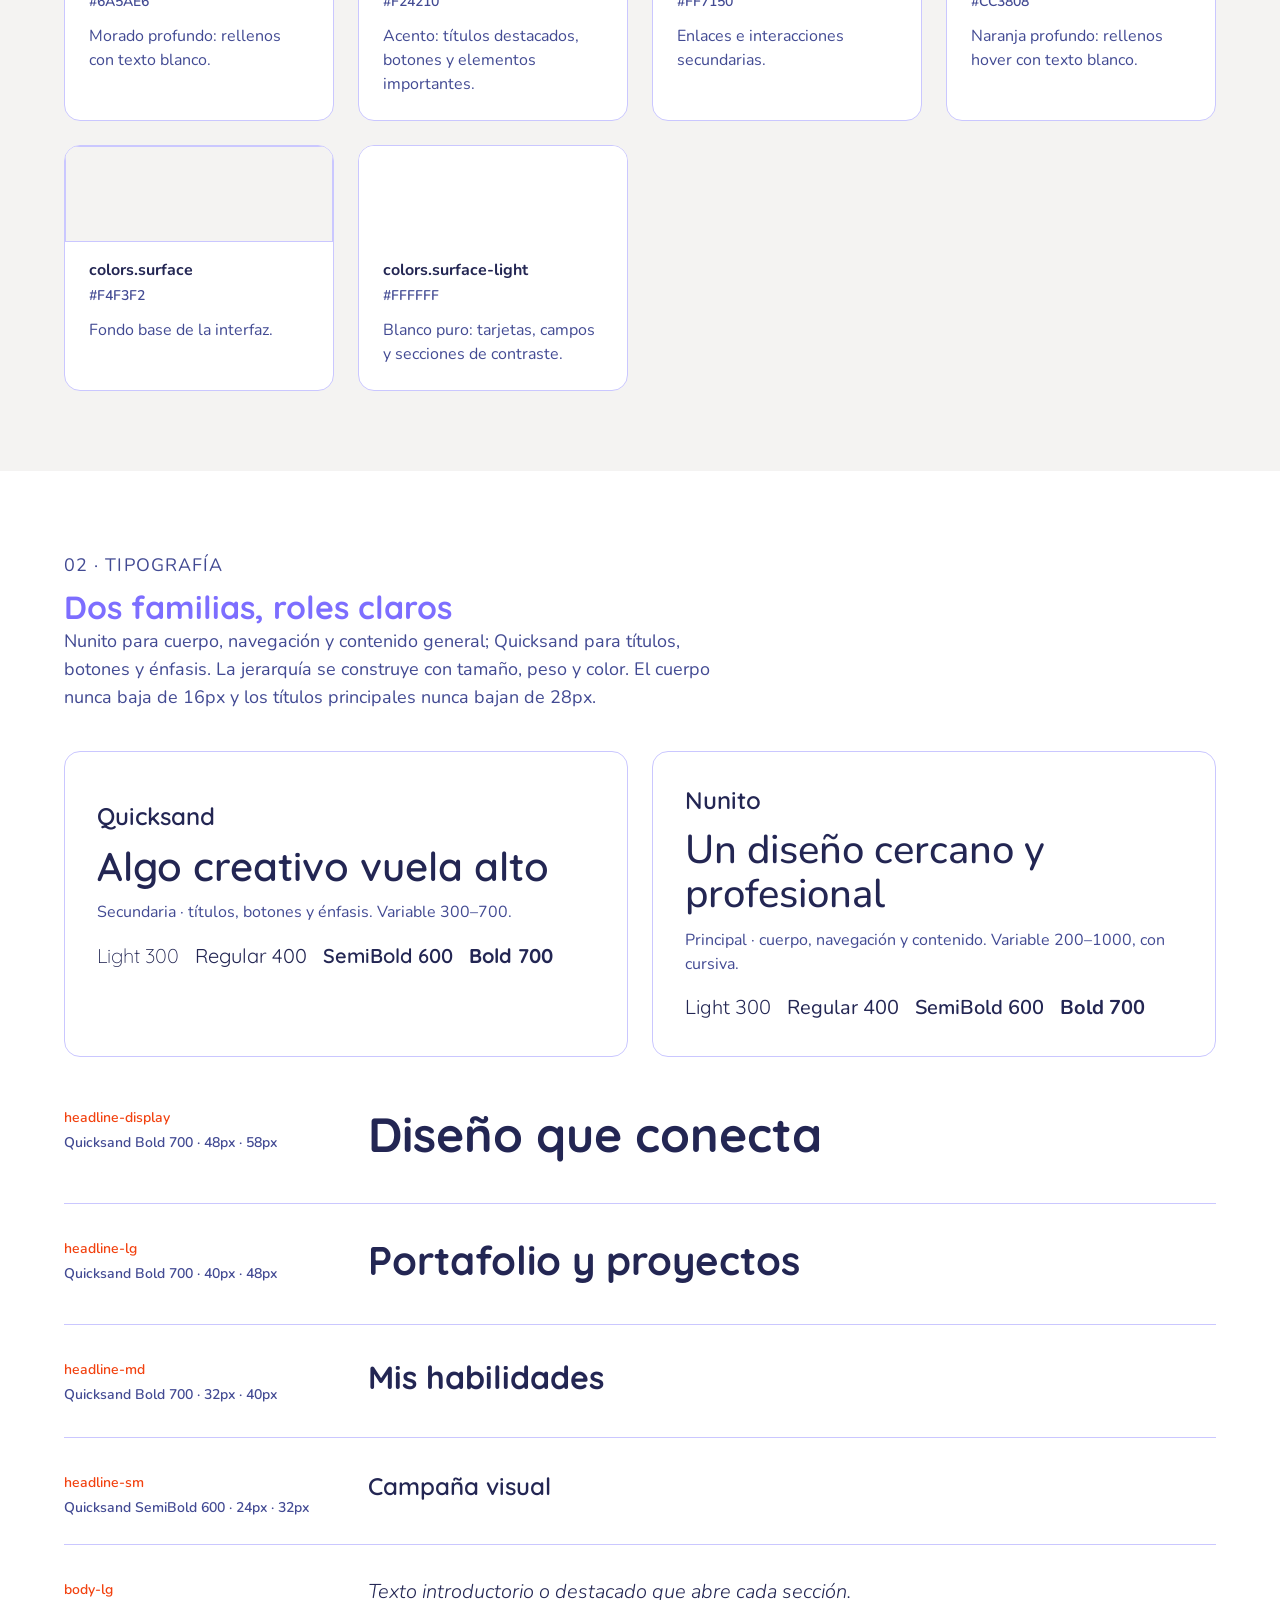
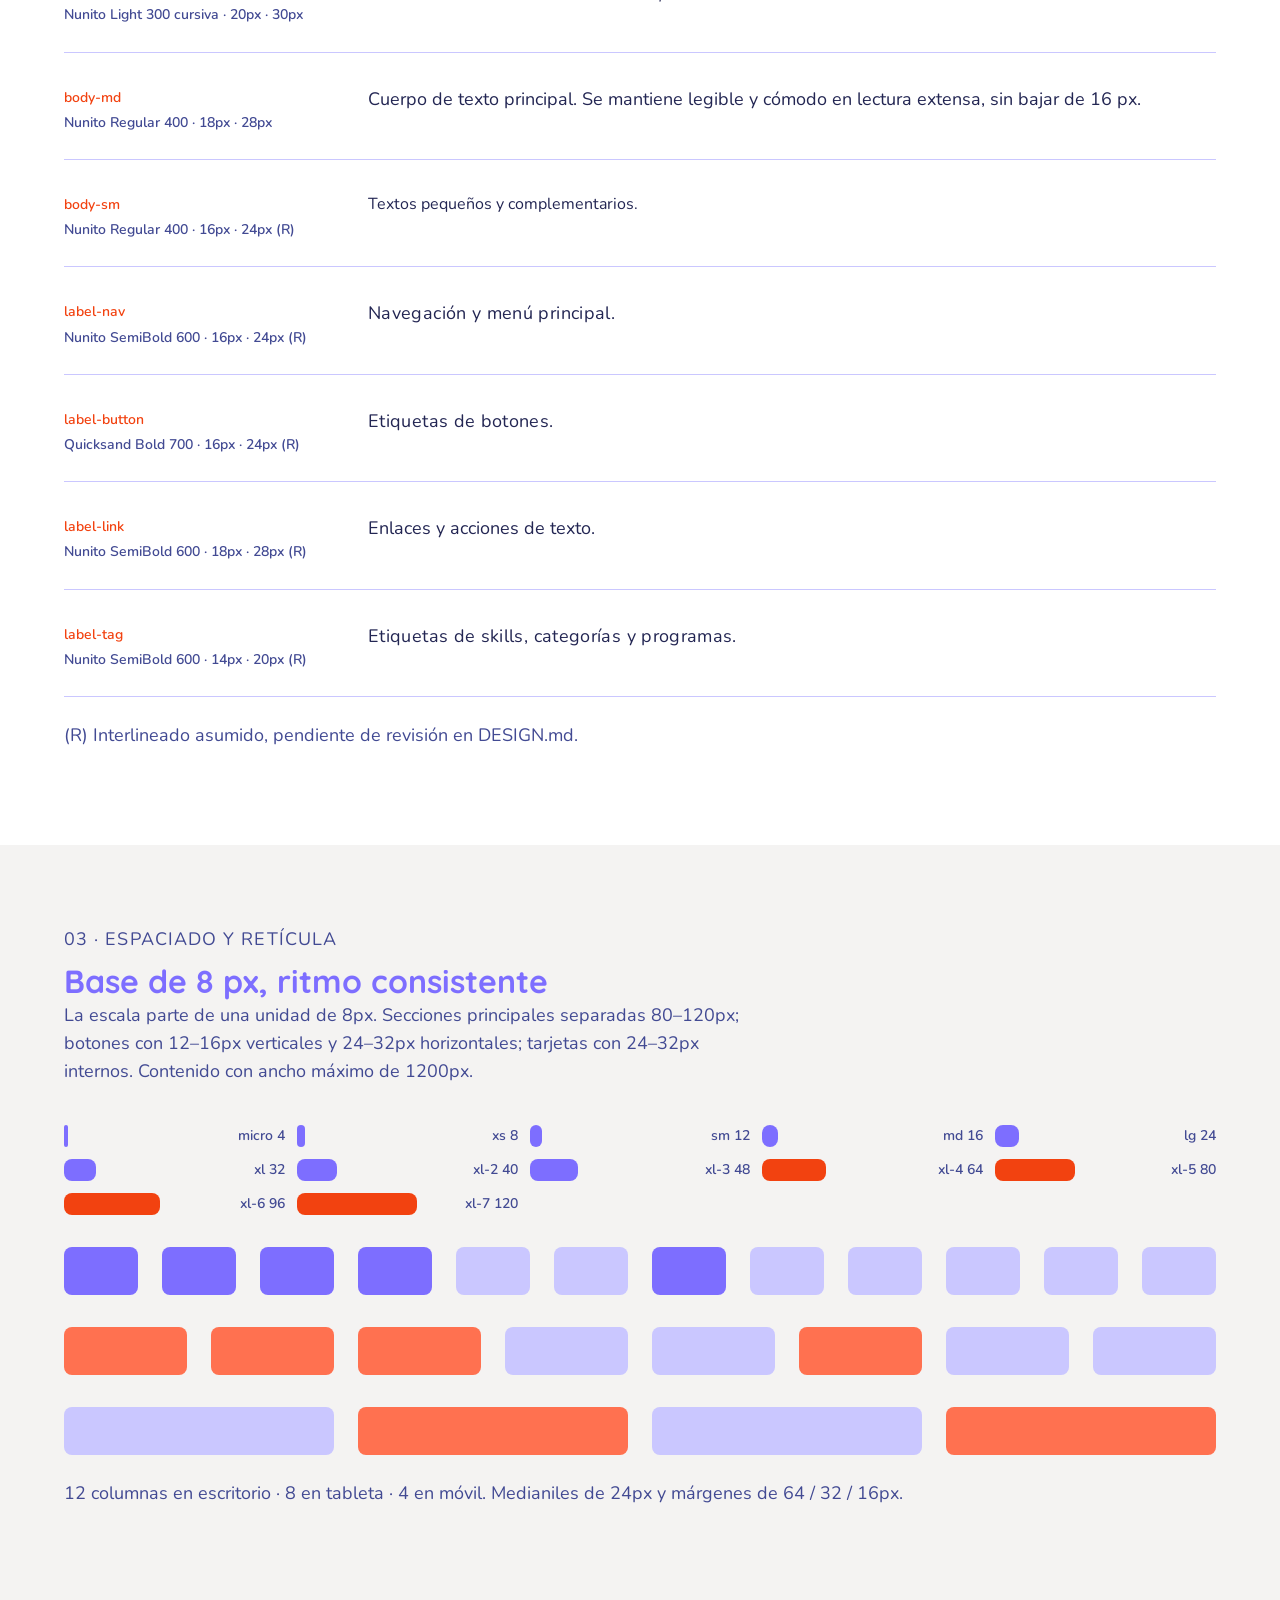
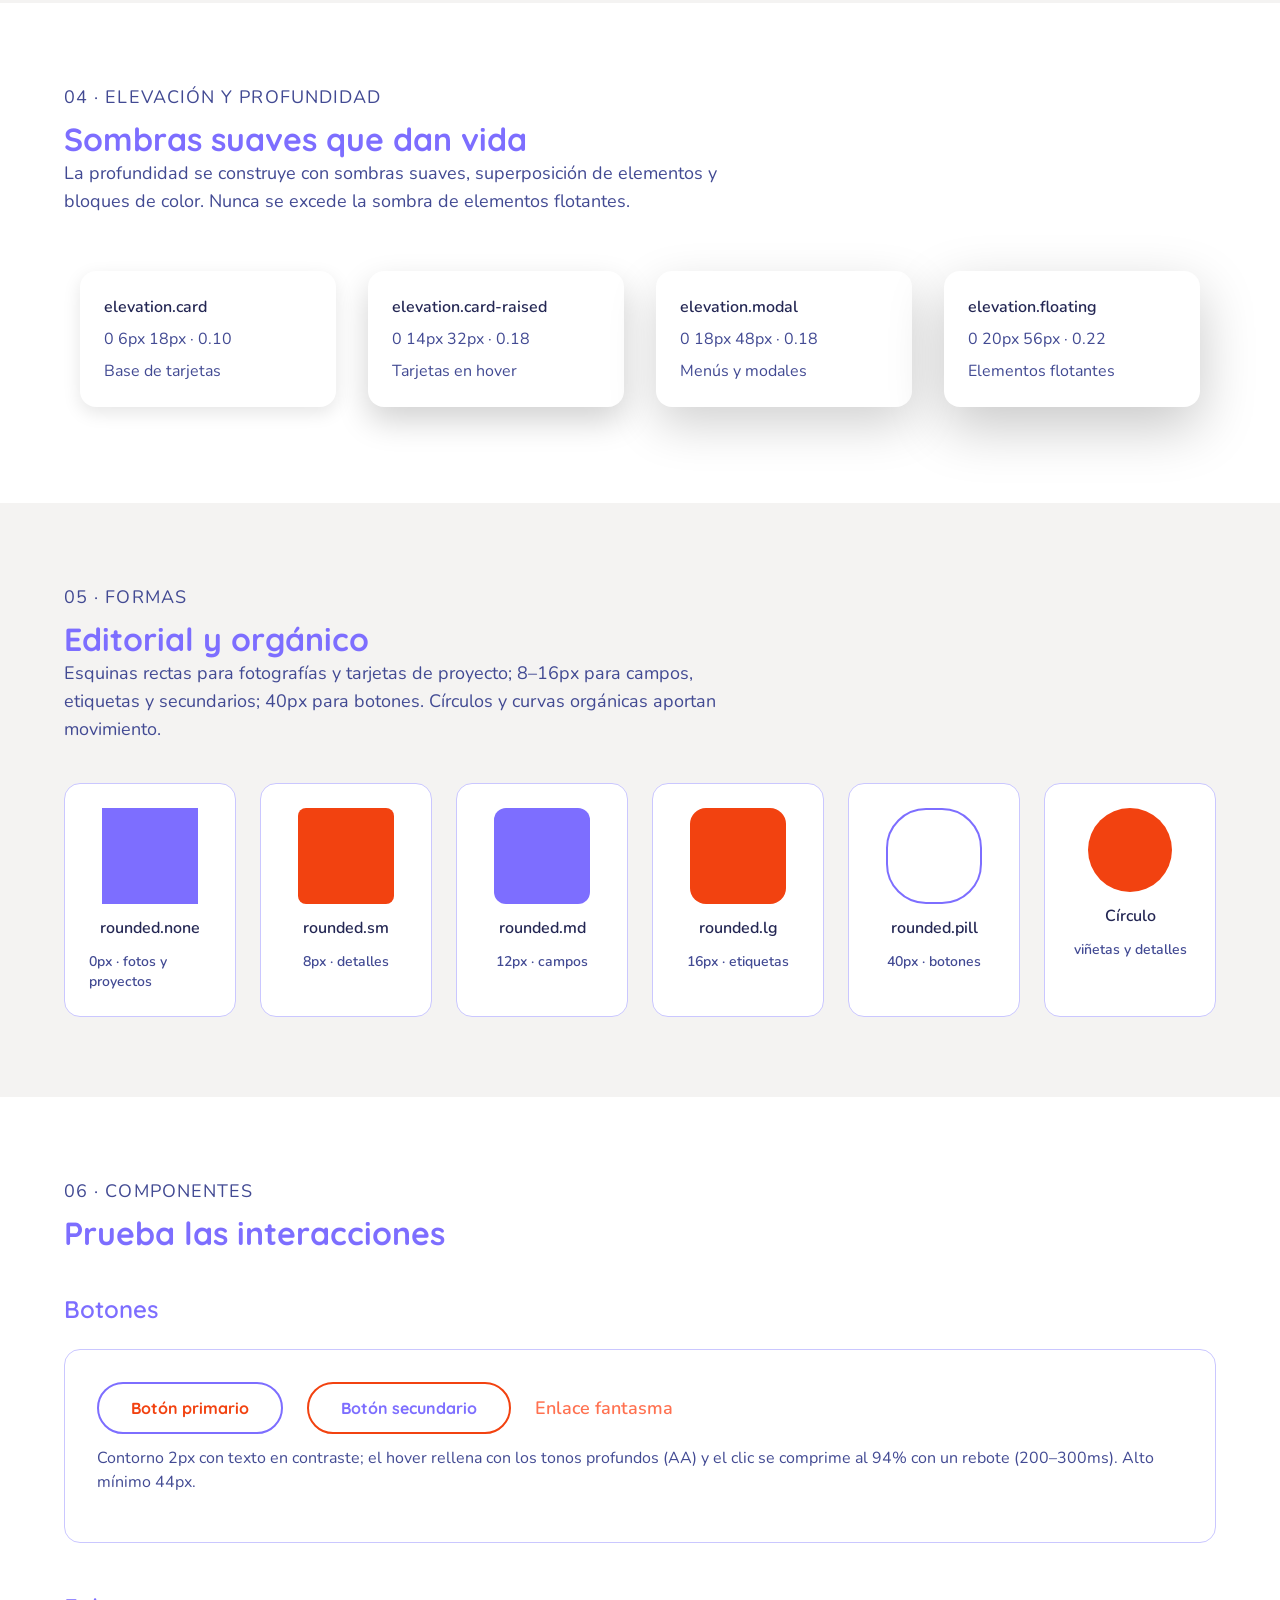
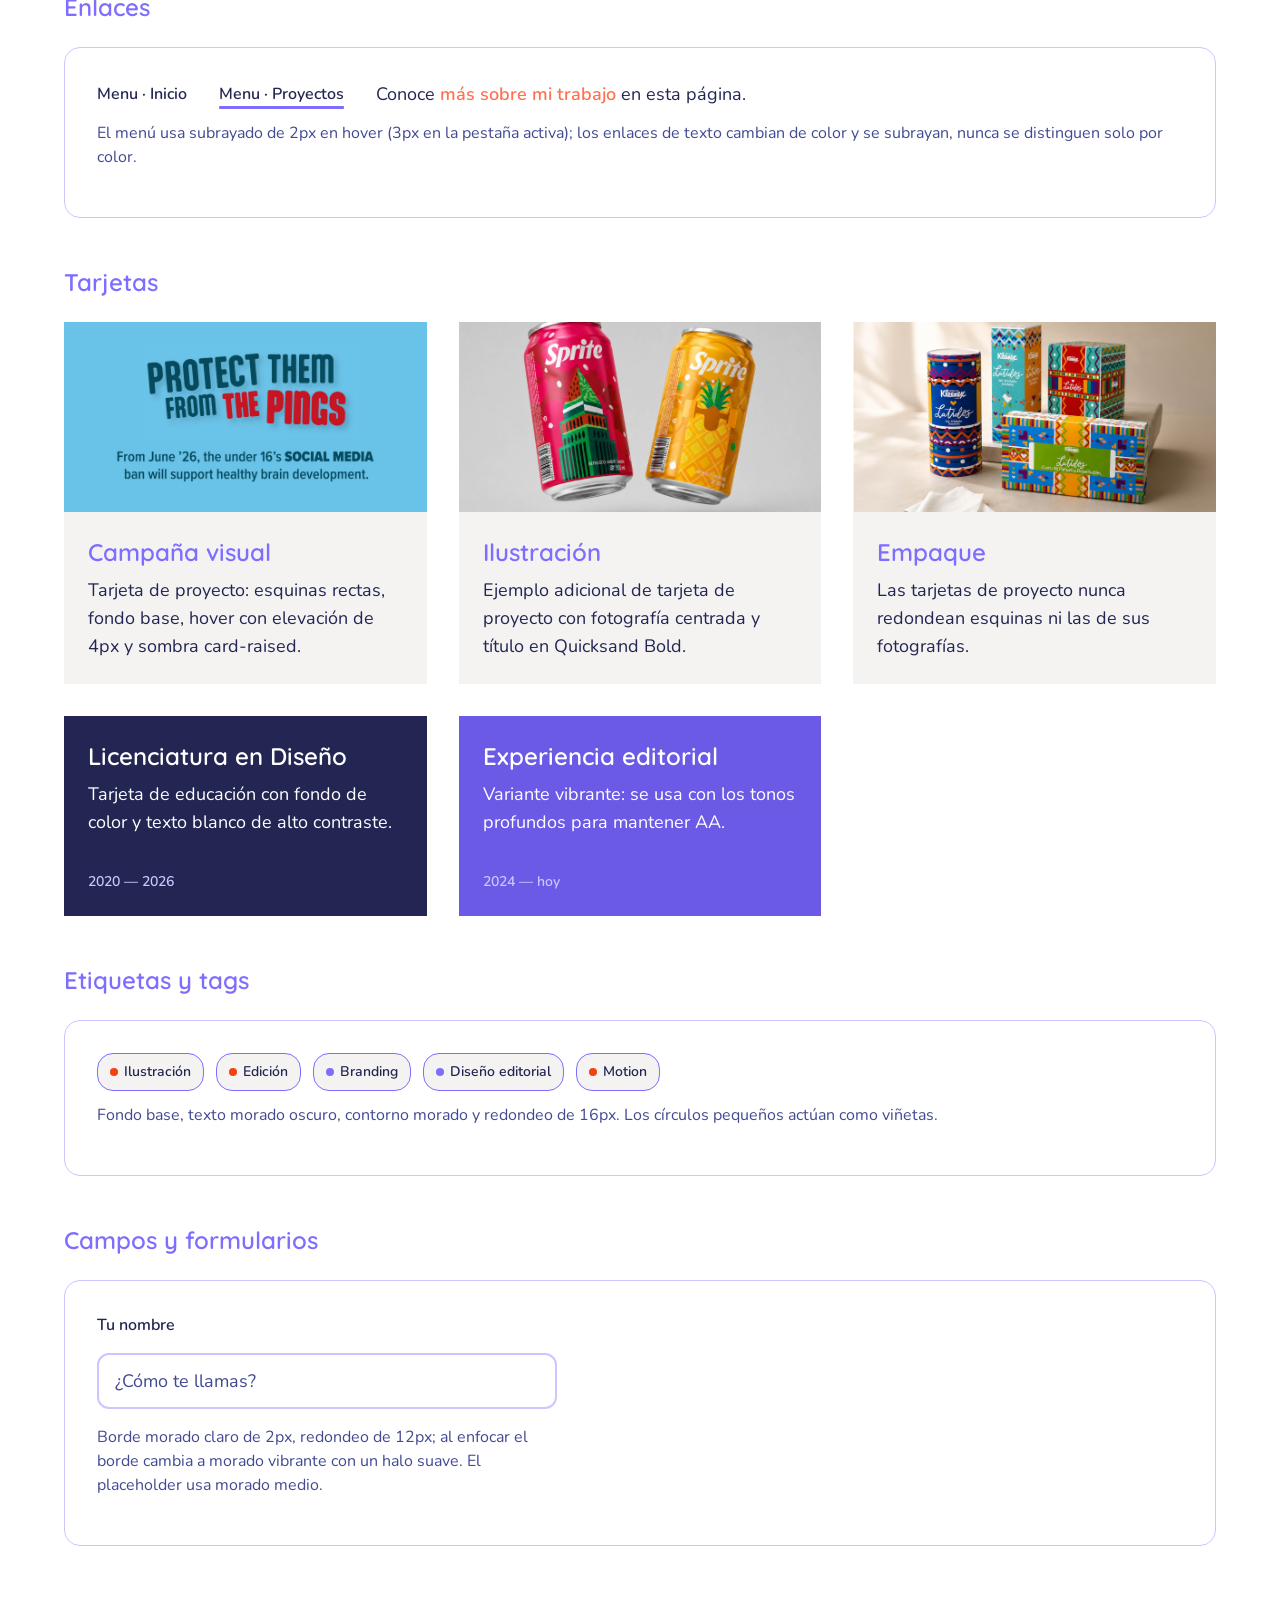
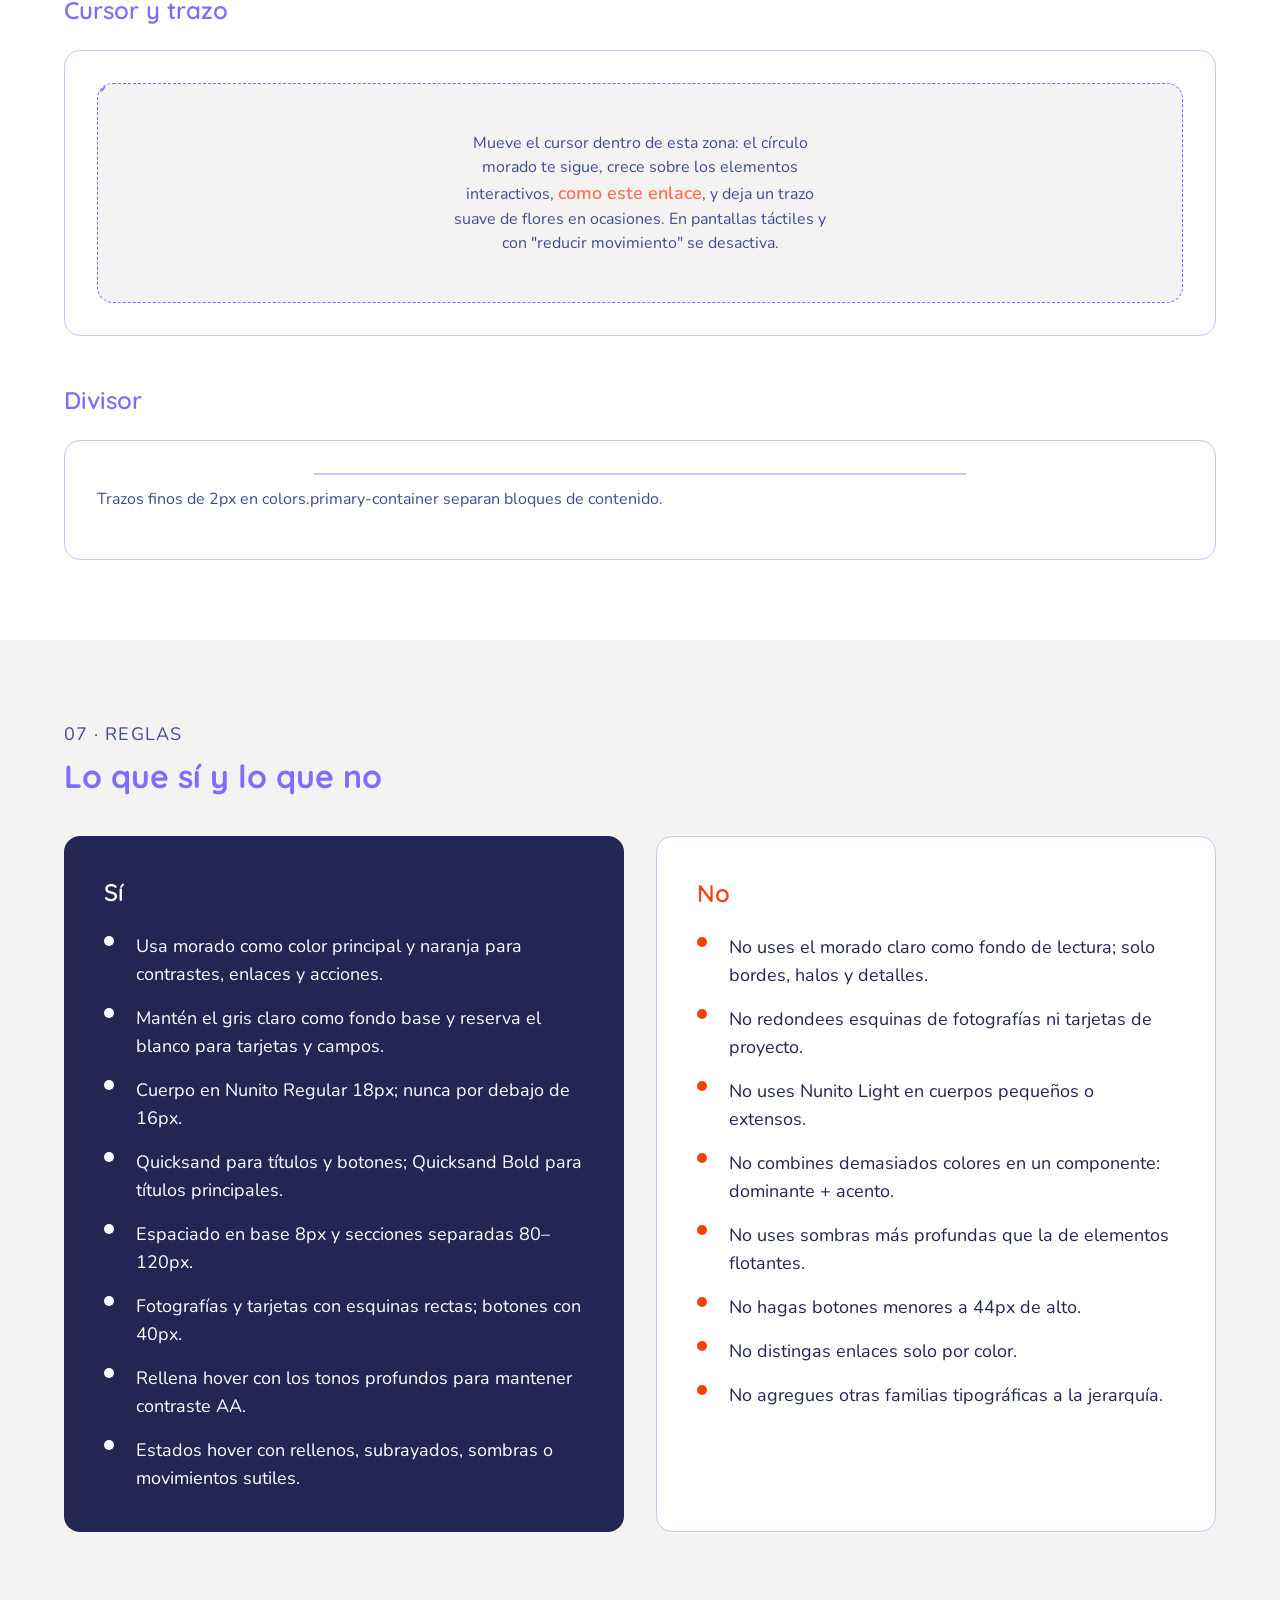
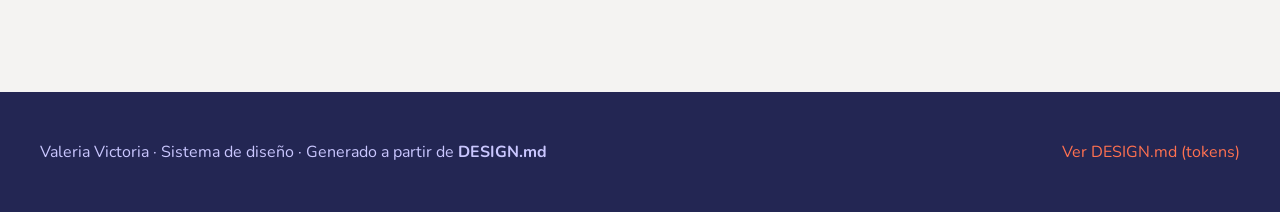
==== commit 17f96e36: "Menú hamburguesa de design.html calcado del index: panel flotante con lista unificada y toggle siemp" ====
--- a/design.html
+++ b/design.html
@@ -636,41 +636,38 @@
   .site-nav--right { order: 2; margin-left: auto; }
   .nav-toggle { display: grid; padding: 0; justify-items: center; }
   .site-nav__list { display: none; }
-  .site-header.is-open .site-nav--left { order: 3; width: 100%; margin-top: var(--spacing-sm); }
-  .site-header.is-open .site-nav--right { order: 4; width: 100%; }
-  /* Panel desplegable único, como en index.html */
-  .site-header.is-open .site-nav__list {
+  .site-nav__list--mobile { display: none; }
+  /* Panel desplegable flotante, idéntico al de index.html */
+  .site-nav--left { display: none; }
+  .site-header.is-open .site-nav--left {
+    display: block;
+    position: absolute;
+    top: 100%; left: 0; right: 0;
+    background: var(--color-surface-light);
+    box-shadow: var(--shadow-modal);
+    border-bottom: 2px solid var(--color-primary-container);
+  }
+  .site-header.is-open .site-nav__list--mobile {
     display: flex;
     flex-direction: column;
     align-items: stretch;
     row-gap: 0;
-    background: var(--color-surface-light);
-    box-shadow: var(--shadow-card);
-    border: 1px solid var(--color-primary-container);
-  }
-  .site-header.is-open .site-nav--left .site-nav__list {
-    border-radius: var(--rounded-lg) var(--rounded-lg) 0 0;
-    border-bottom: 0;
-    padding: var(--spacing-sm) var(--spacing-lg) 0;
-  }
-  .site-header.is-open .site-nav--right .site-nav__list {
-    border-radius: 0 0 var(--rounded-lg) var(--rounded-lg);
-    border-top: 0;
-    padding: 0 var(--spacing-lg) var(--spacing-sm);
+    padding: var(--spacing-sm) var(--spacing-md) var(--spacing-md);
   }
   .site-header.is-open .site-nav a {
     min-height: 44px;
     display: flex;
     align-items: center;
+    width: 100%;
     color: var(--color-primary-dark);
     font: var(--type-label-button);
     border-bottom: 1px solid var(--color-primary-container);
   }
   .site-header.is-open .site-nav a::after { display: none; }
   .site-header.is-open .site-nav a:hover { color: var(--color-accent); }
-  .site-header.is-open .site-nav--right .site-nav__list li:last-child a { border-bottom: 0; }
+  .site-header.is-open .site-nav__list--mobile li:last-child a { border-bottom: 0; }
   .site-header.is-open .site-nav a[aria-current="true"] {
-    color: var(--color-primary-container);
+    color: var(--color-primary);
     border-left: 4px solid var(--color-primary);
   }
 }
@@ -708,6 +705,15 @@
         <li><a href="#colores">Colores</a></li>
         <li><a href="#tipografia">Tipografía</a></li>
         <li><a href="#layout">Espaciado</a></li>
+      </ul>
+      <ul class="site-nav__list site-nav__list--mobile" id="menu-movil">
+        <li><a href="#colores">Colores</a></li>
+        <li><a href="#tipografia">Tipografía</a></li>
+        <li><a href="#layout">Espaciado</a></li>
+        <li><a href="#elevacion">Elevación</a></li>
+        <li><a href="#formas">Formas</a></li>
+        <li><a href="#componentes">Componentes</a></li>
+        <li><a href="#reglas">Reglas</a></li>
       </ul>
     </nav>
     <div class="brand">
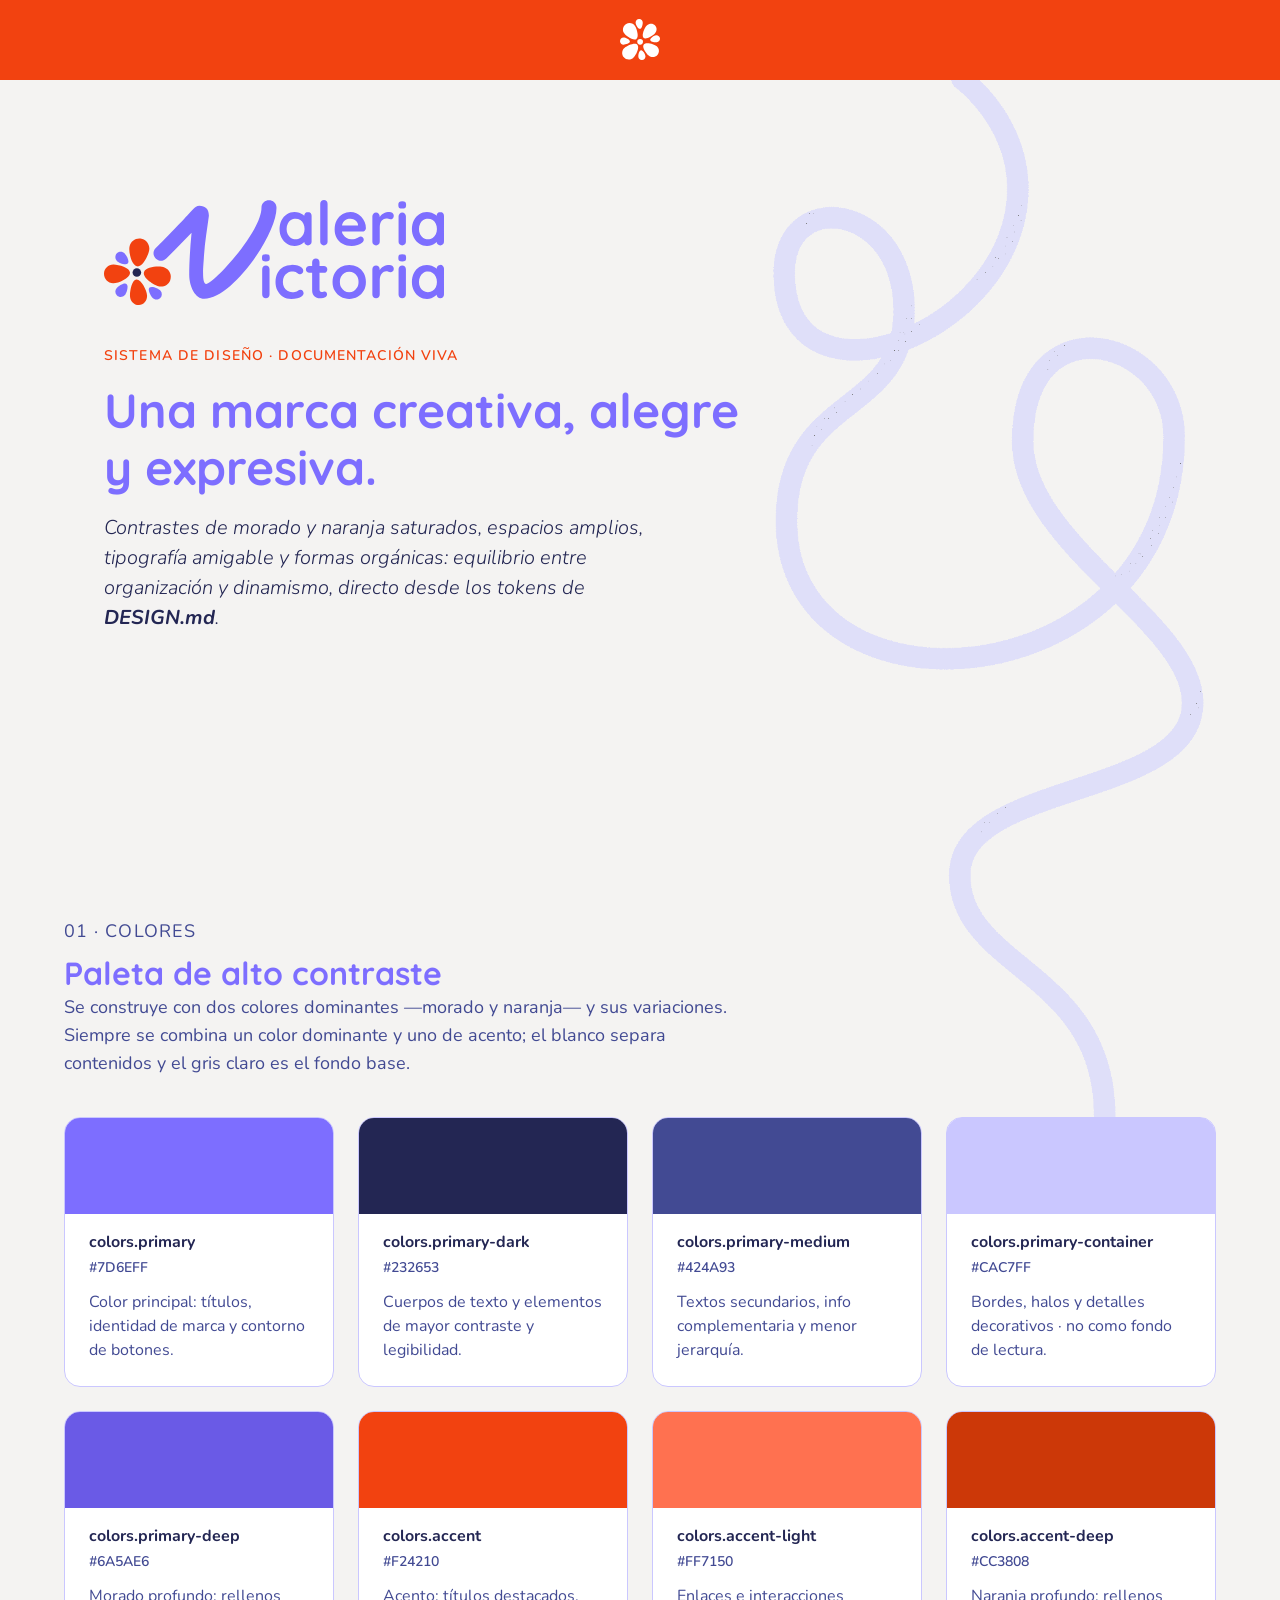
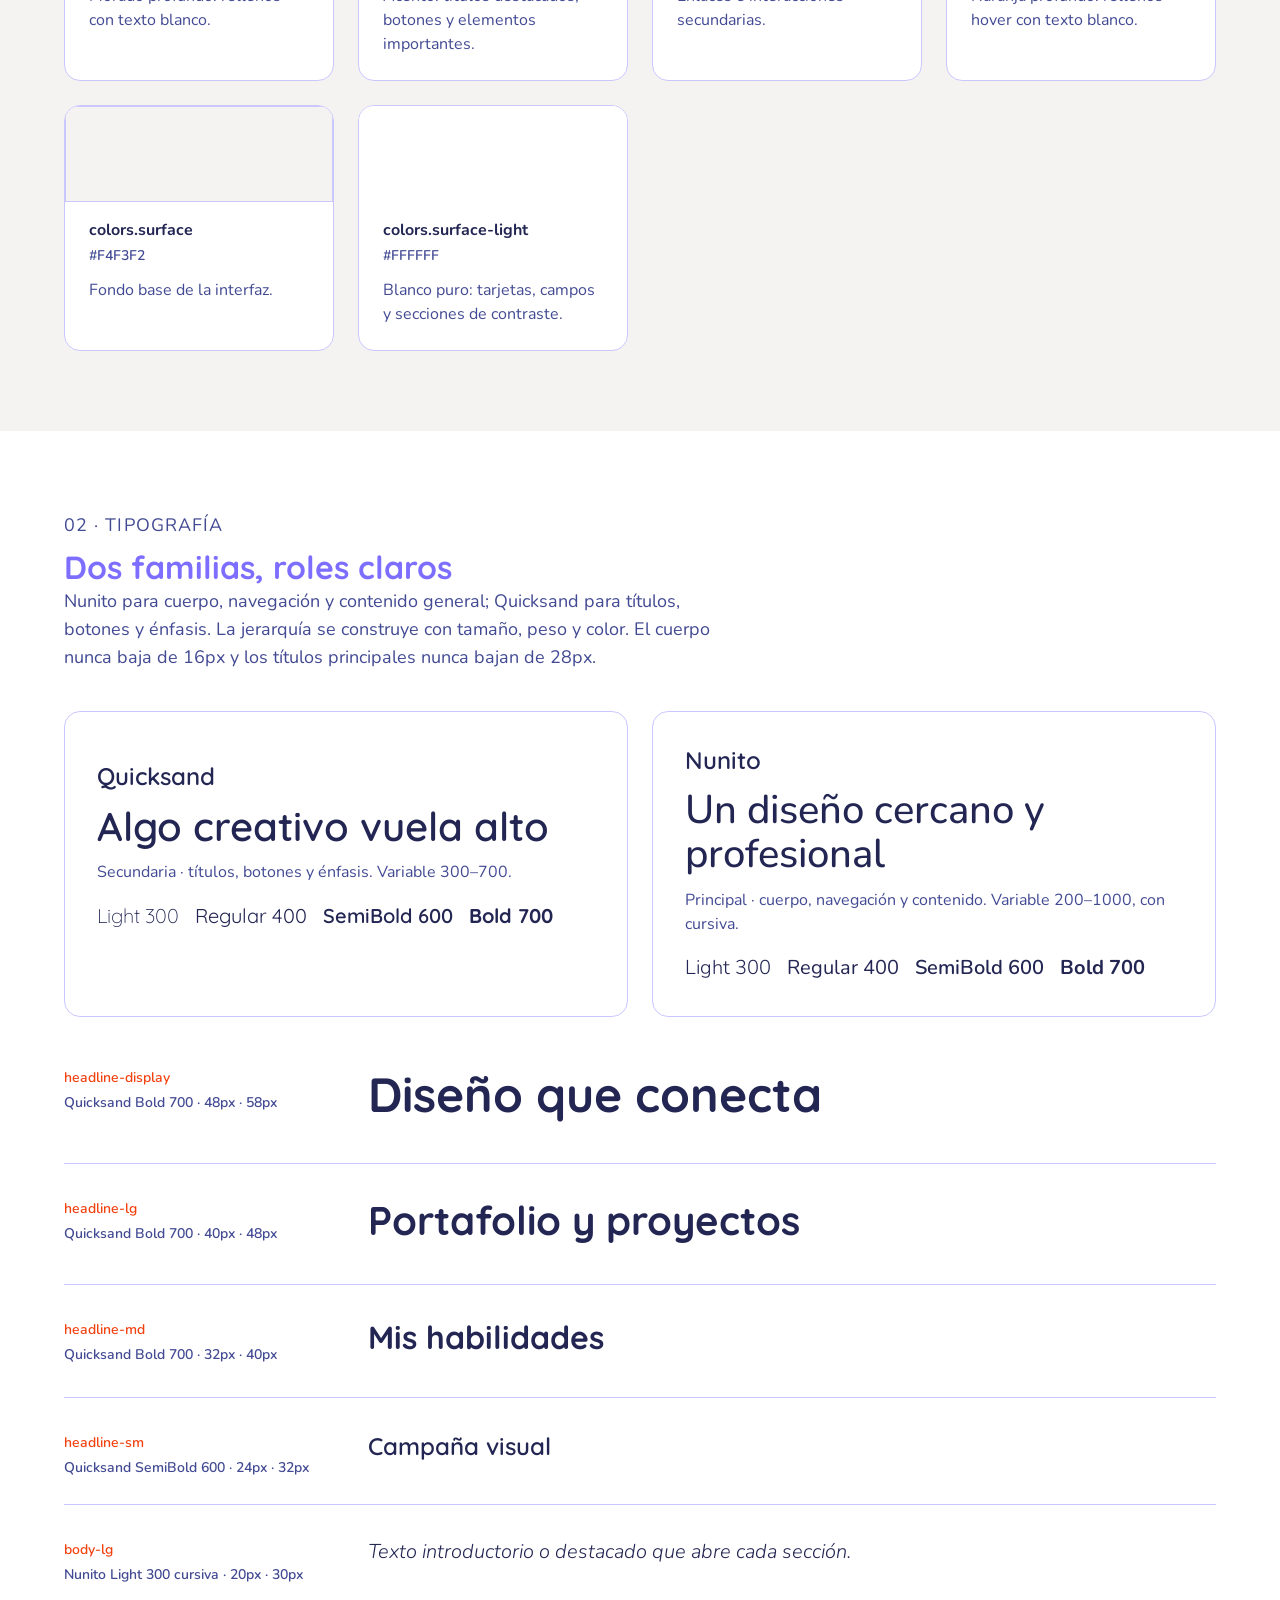
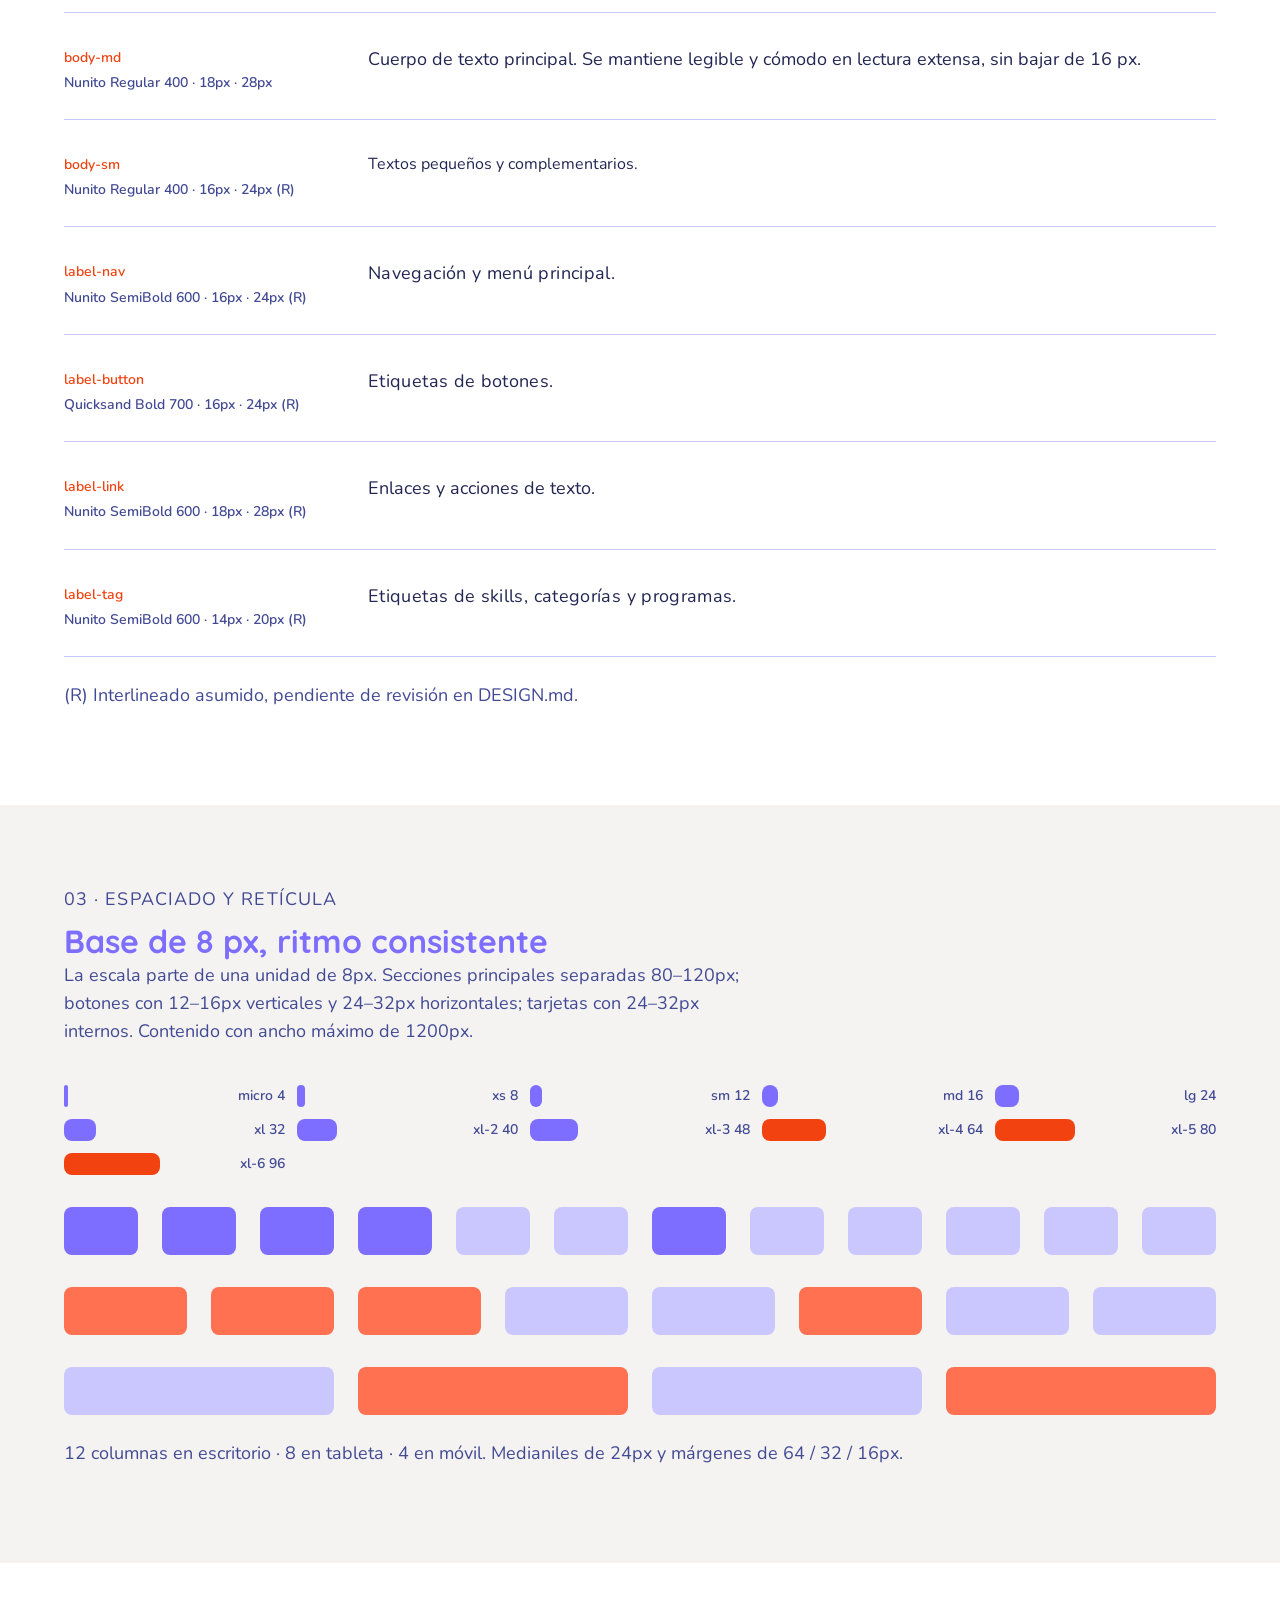
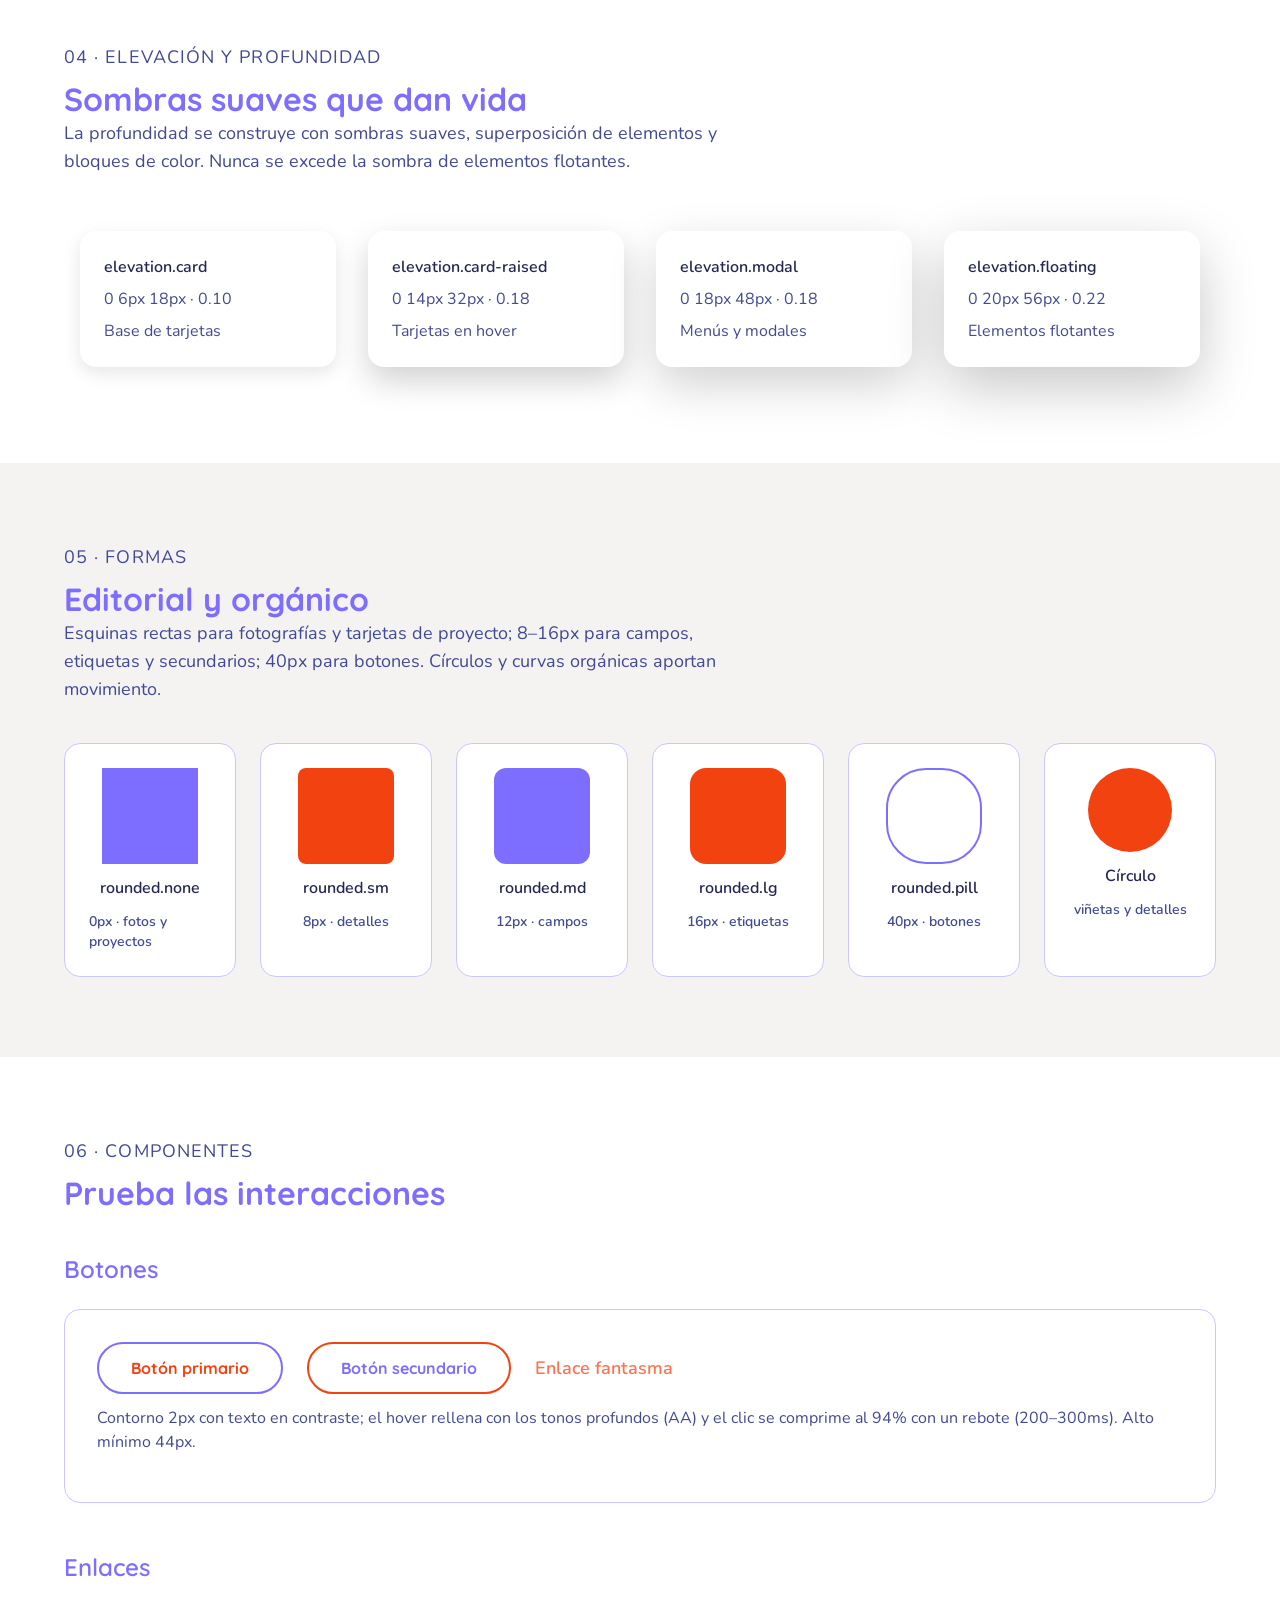
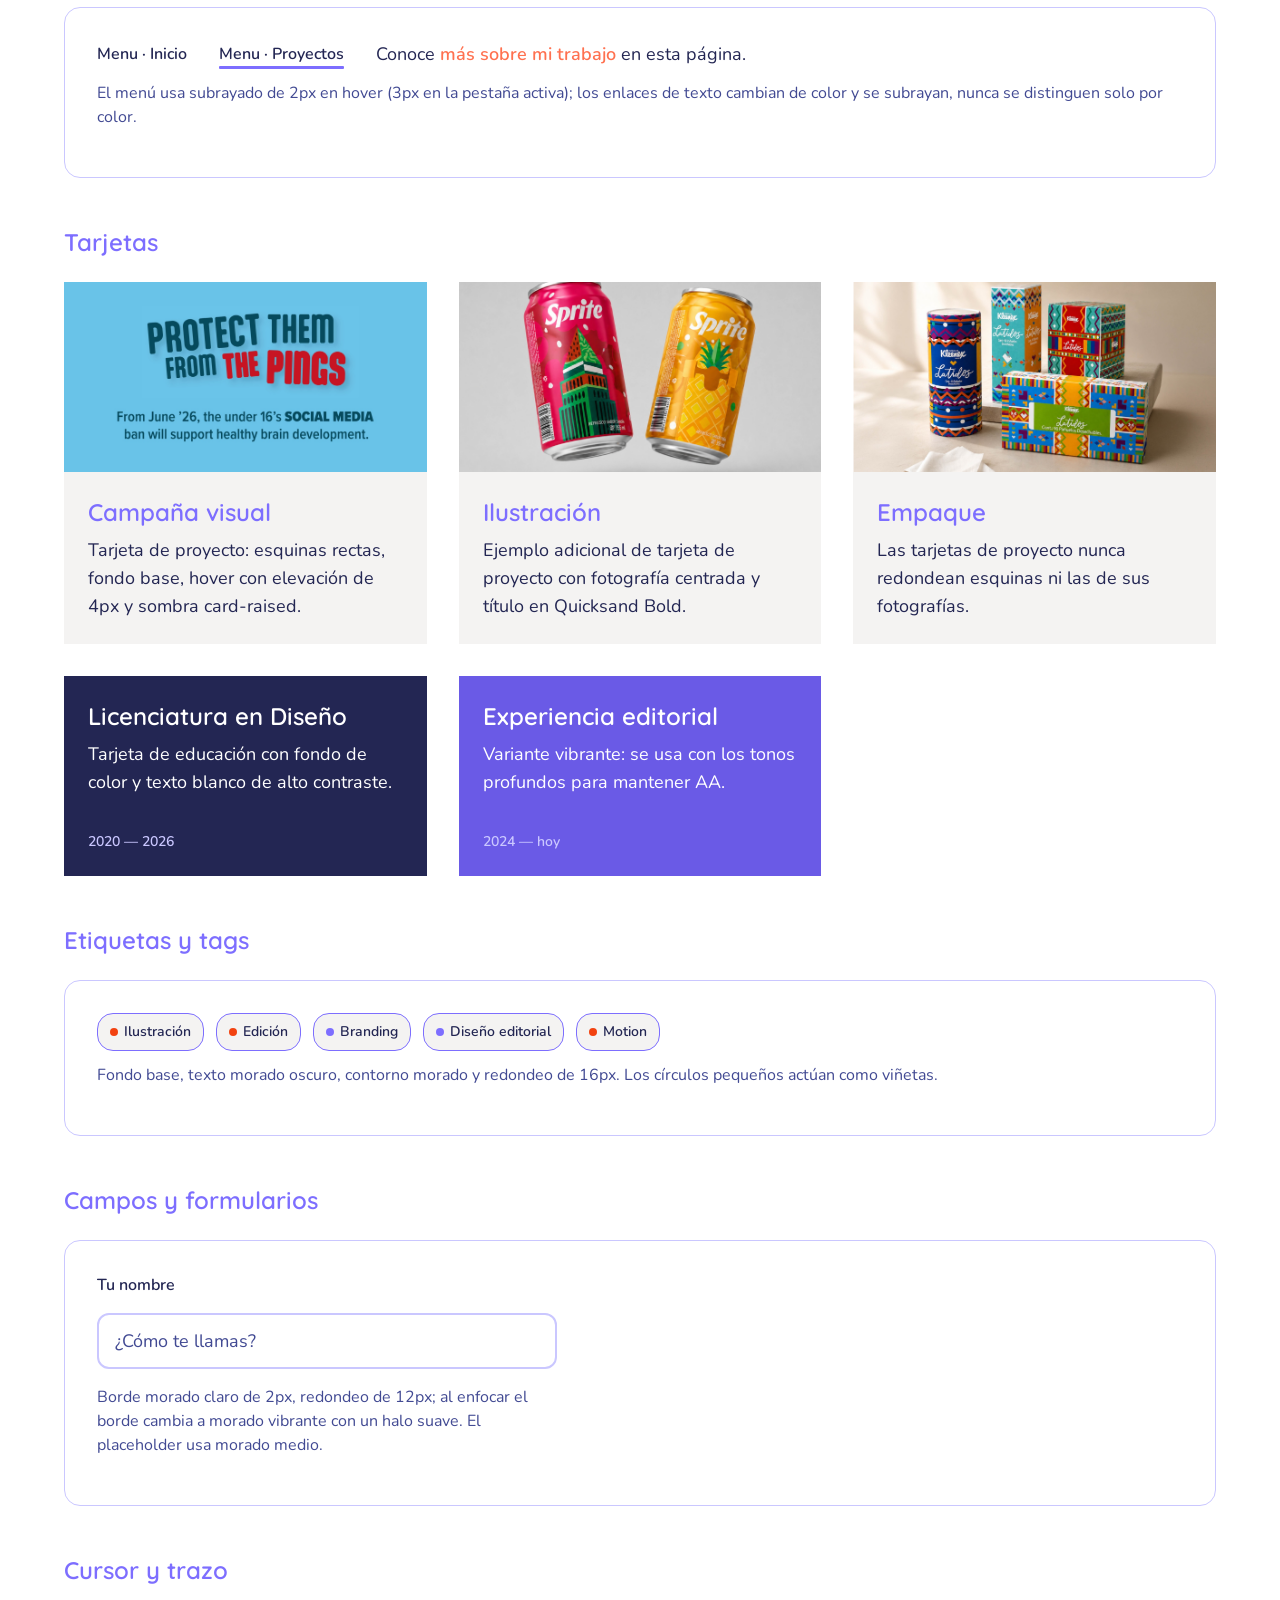
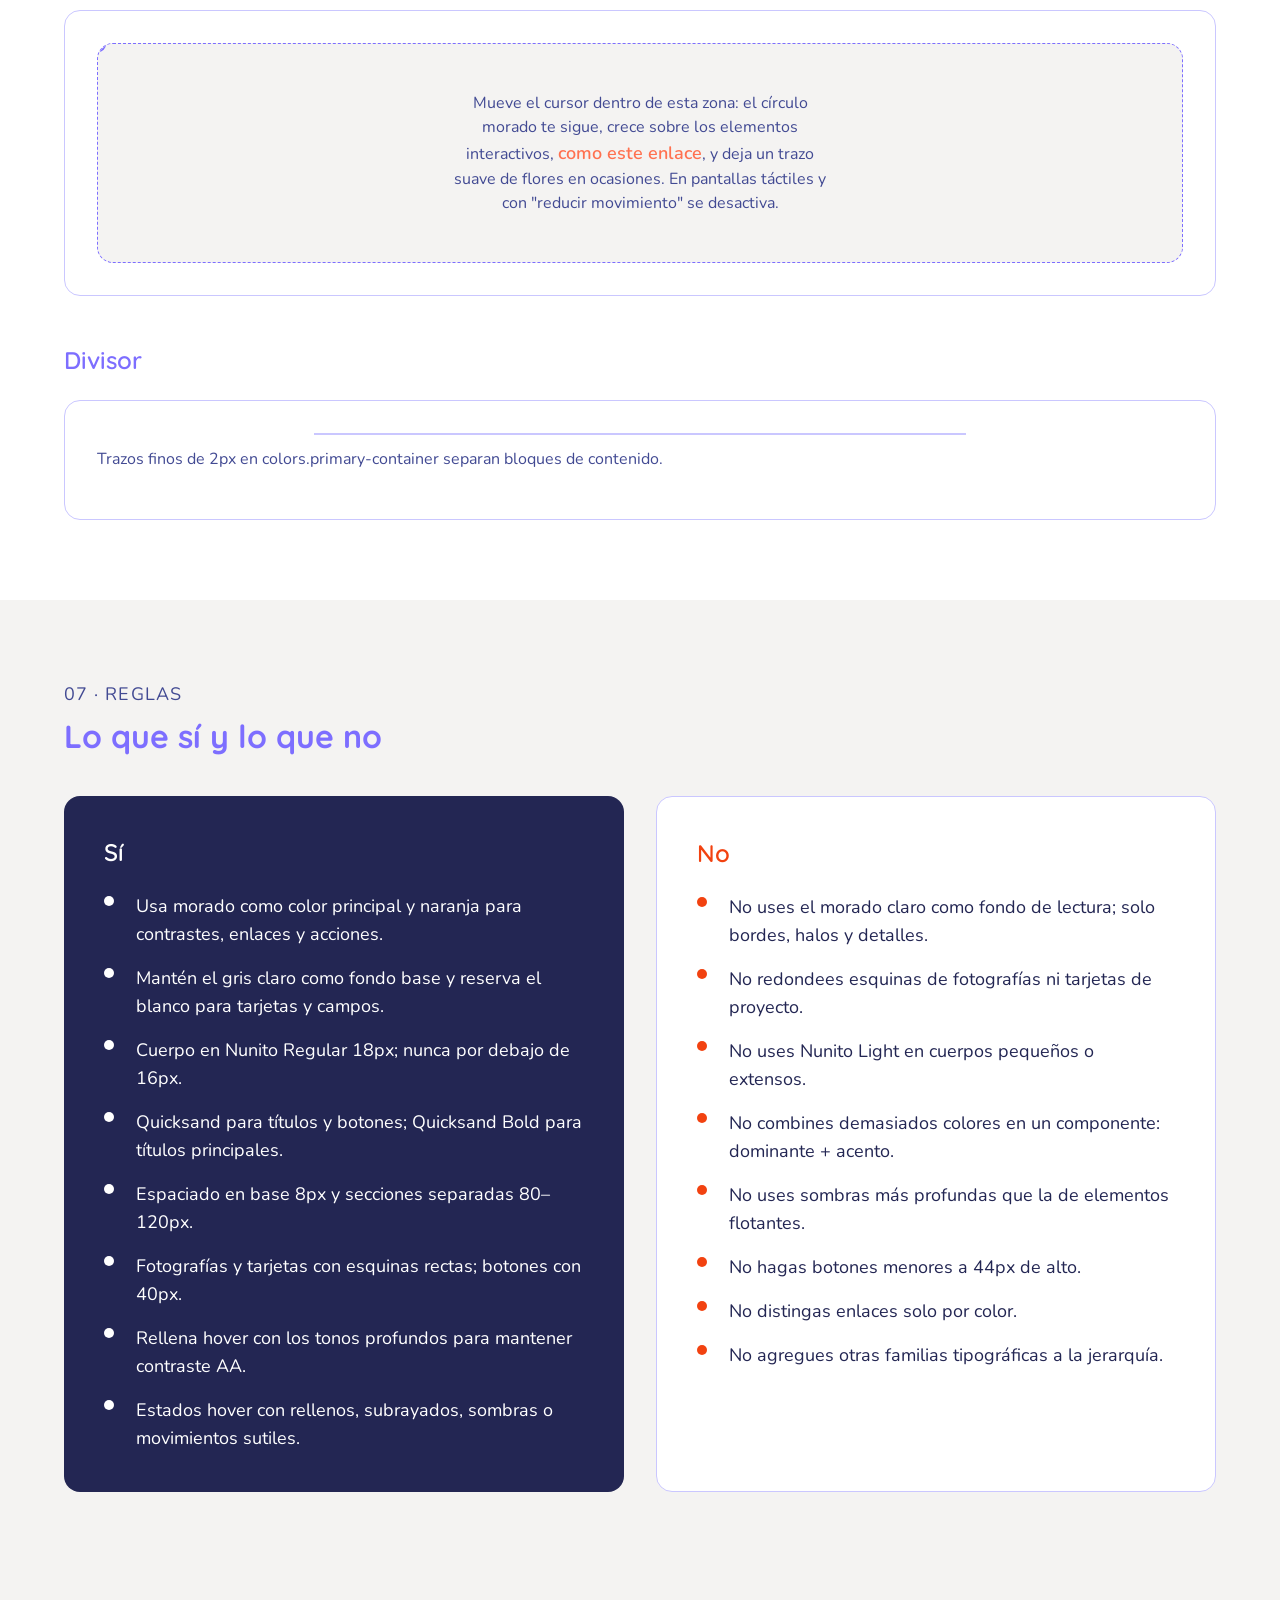
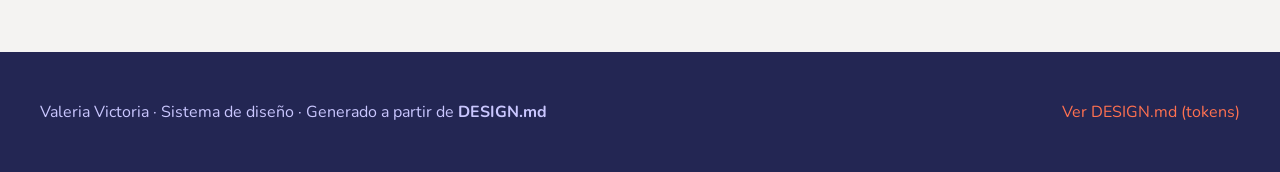
==== commit ba2ea758: "design.html: ocultar lista móvil unificada en escritorio para eliminar enlaces duplicados en el head" ====
--- a/design.html
+++ b/design.html
@@ -207,6 +207,8 @@
 .site-nav { font: var(--type-label-nav); }
 .site-nav--left { justify-self: start; }
 .site-nav--right { justify-self: end; }
+/* Lista unificada del menú móvil: oculta en escritorio */
+.site-nav__list.site-nav__list--mobile { display: none; }
 .site-nav__list {
   list-style: none;
   margin: 0;
